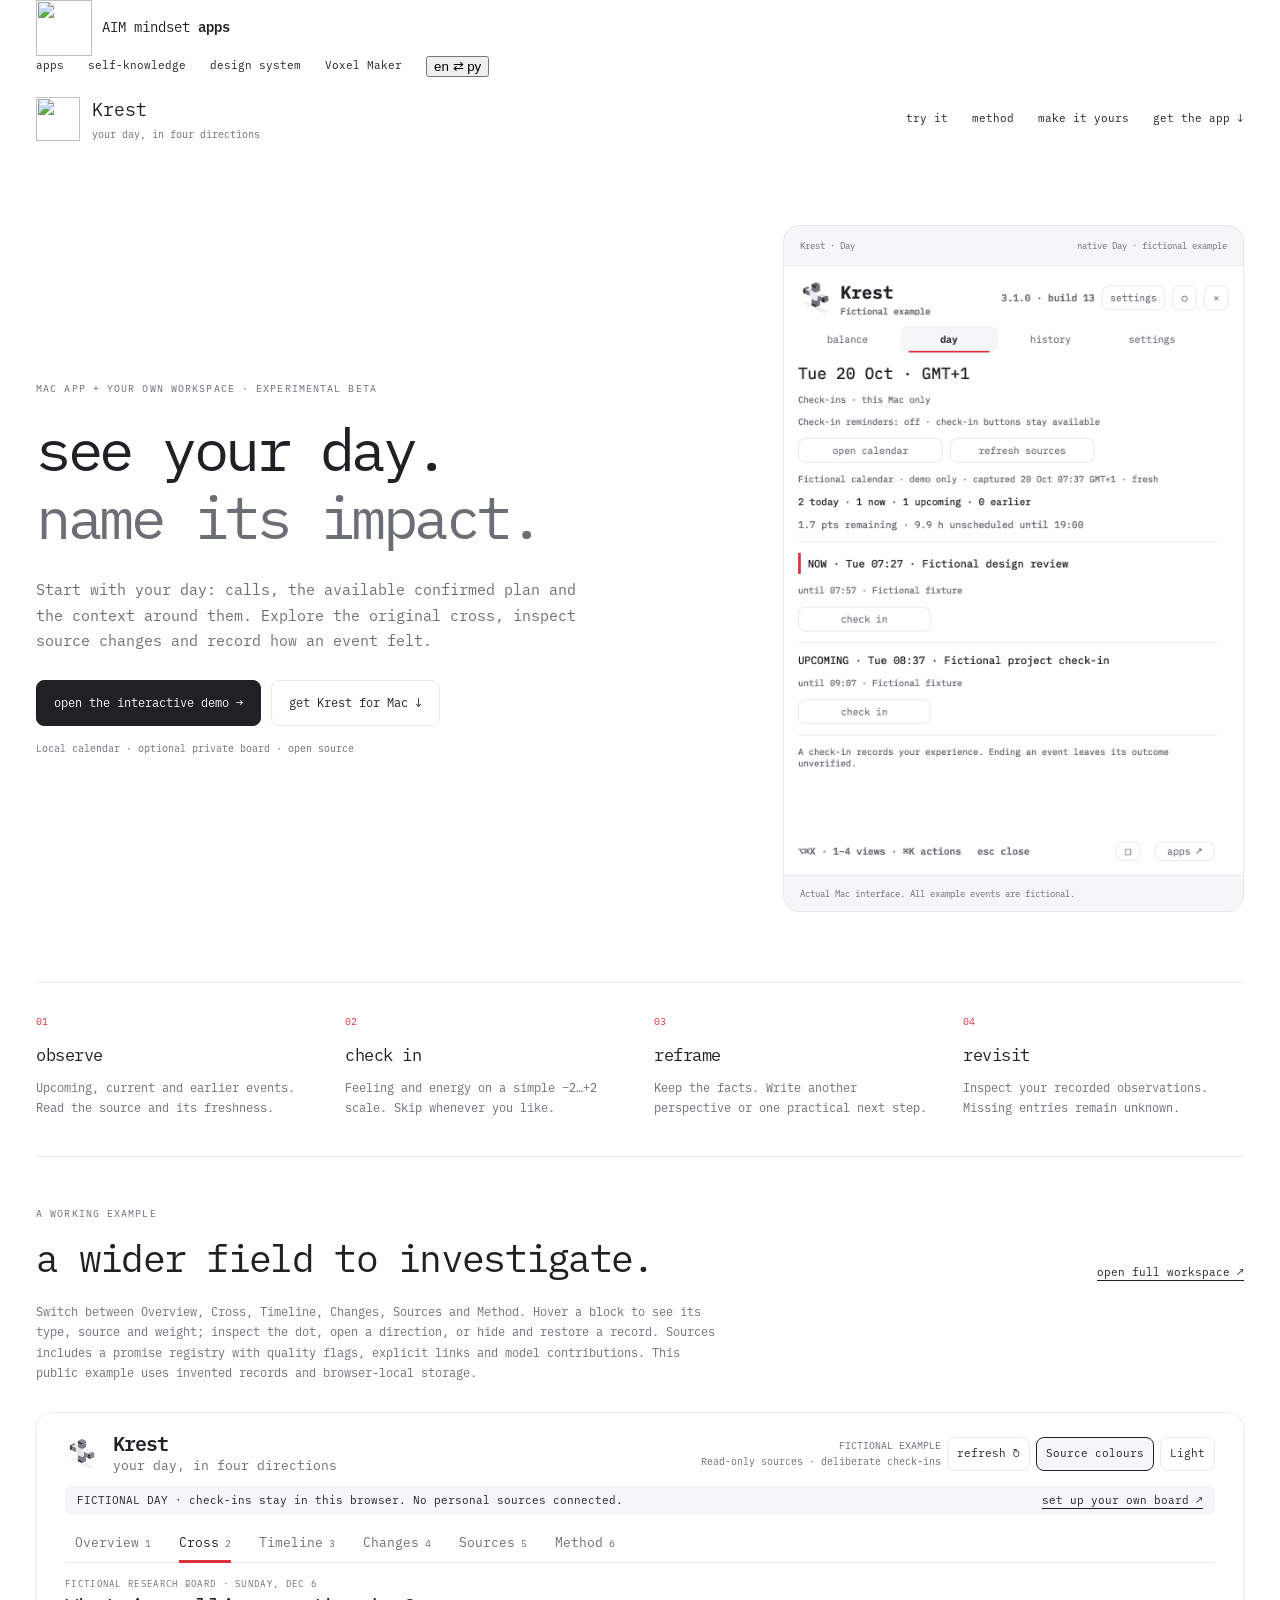
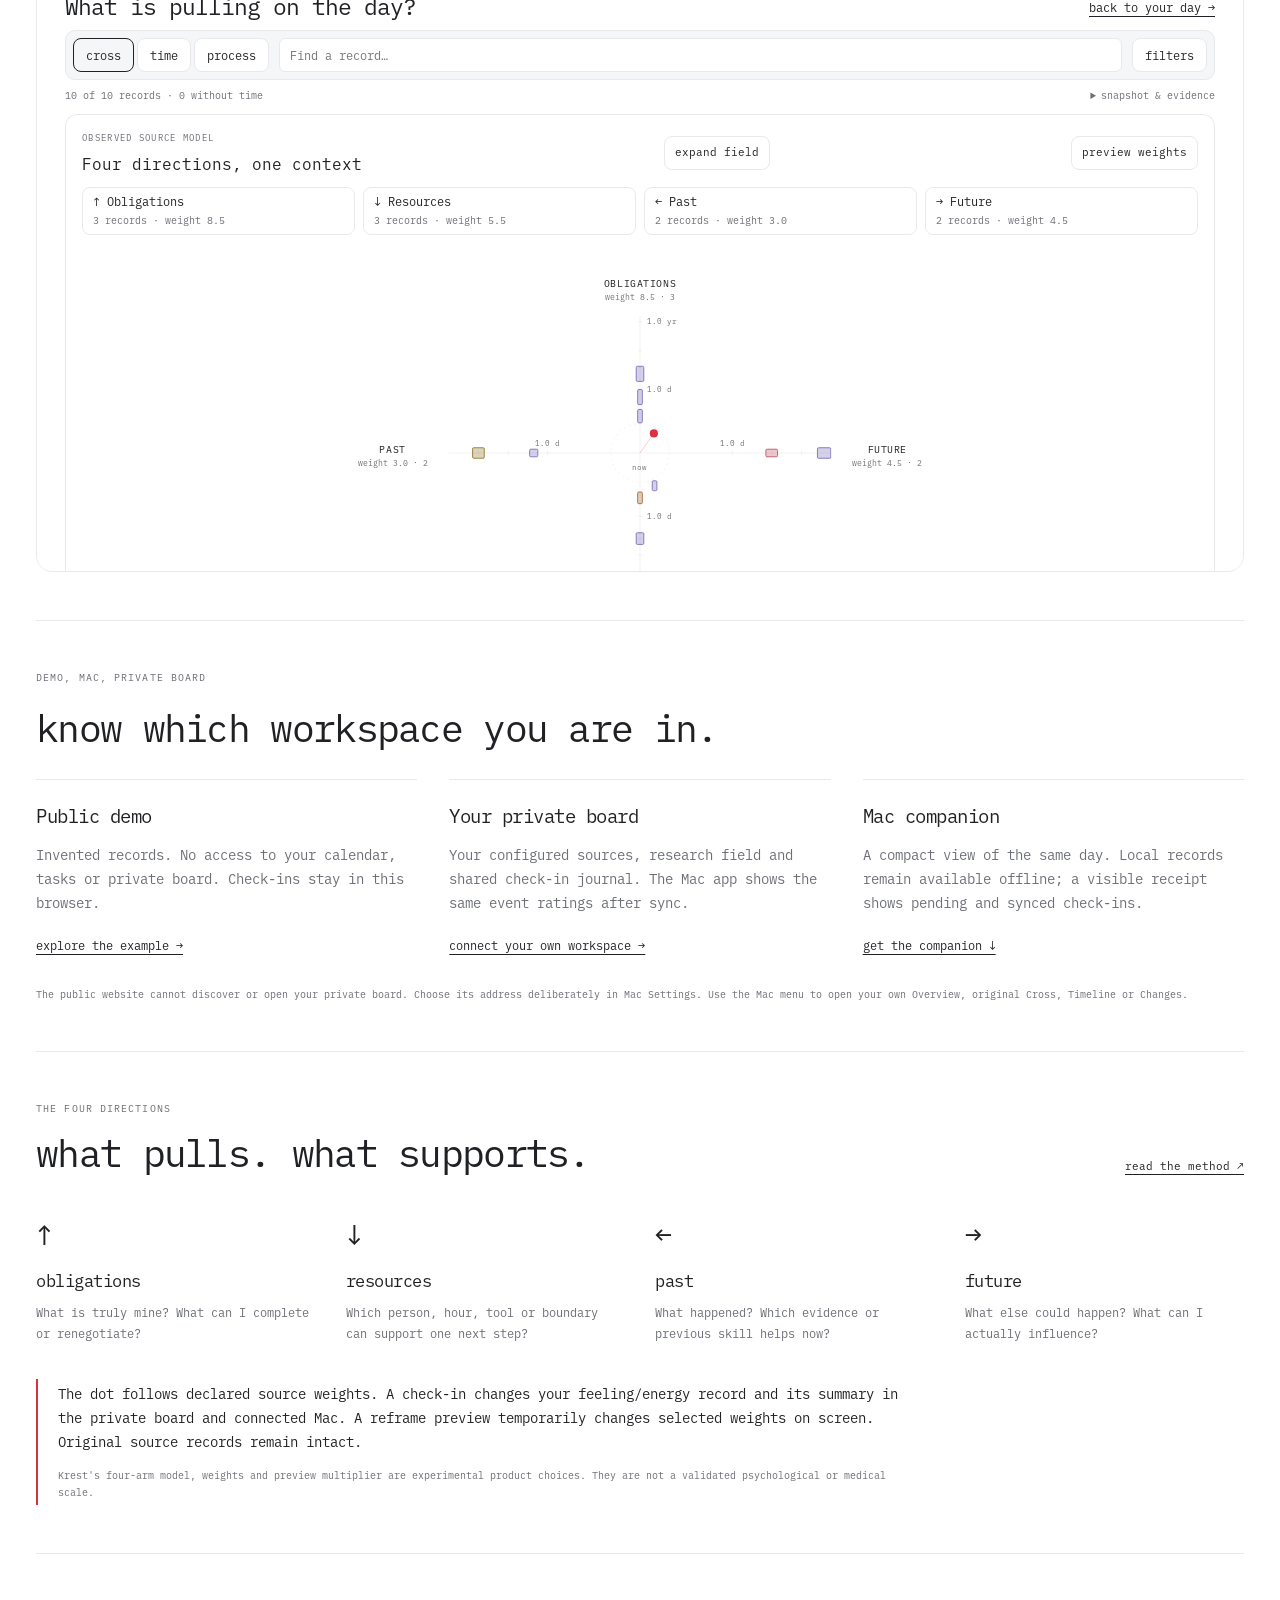
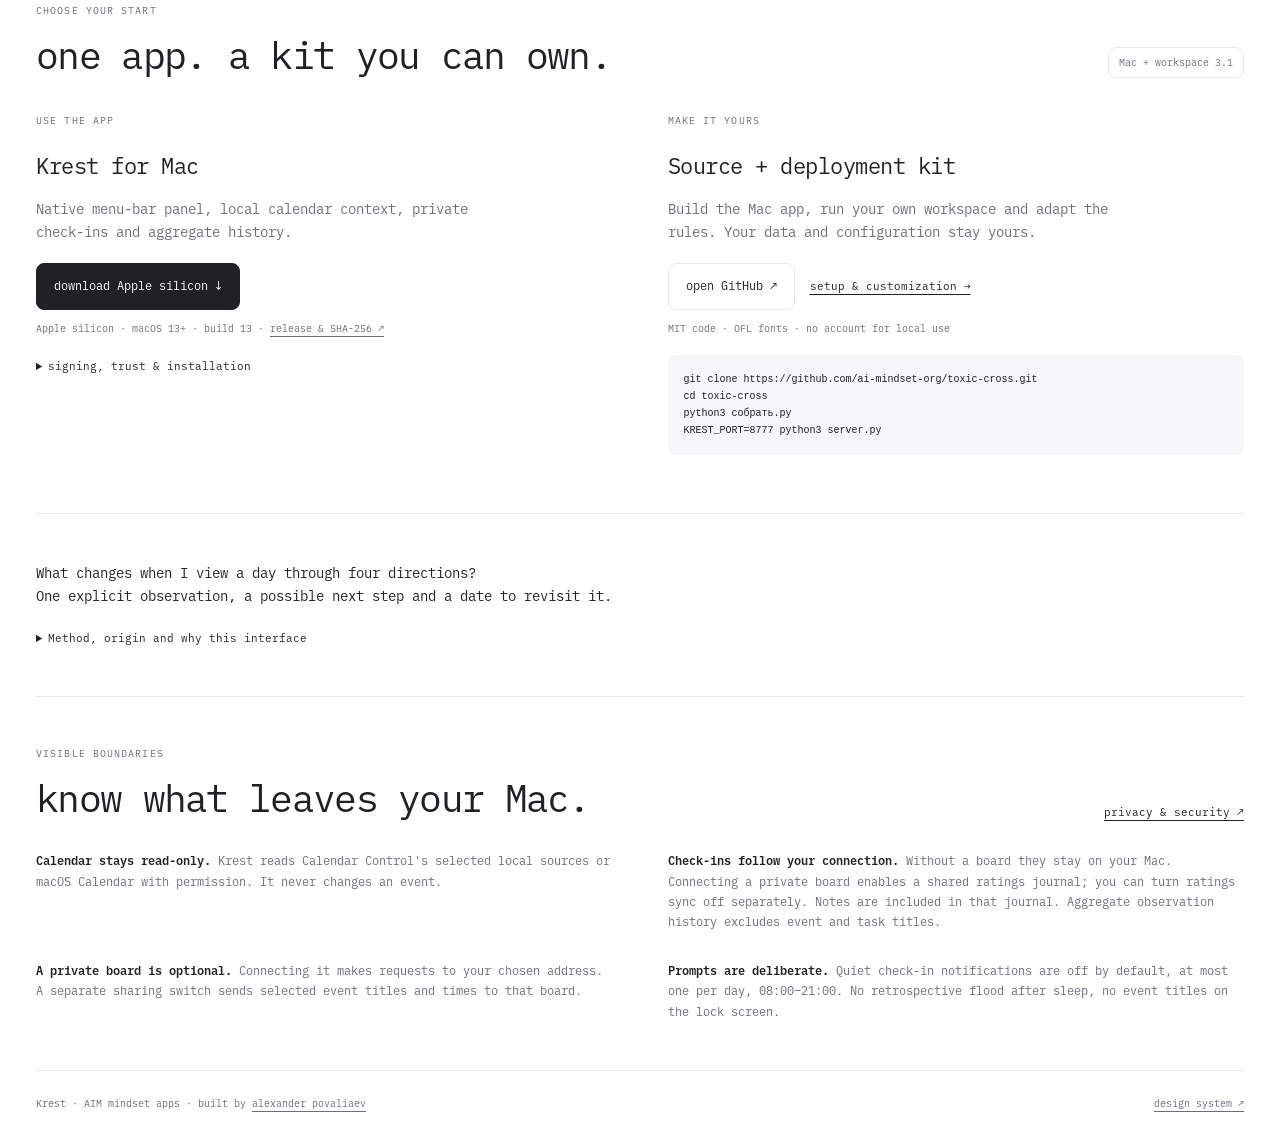
==== site/index.html @ 83455580 "Krest 3.1: explicit commitment links and private promise registry" ====
<!doctype html>
<html lang="en" data-aim-profile="n1"><head>
<meta charset="utf-8"><meta name="viewport" content="width=device-width,initial-scale=1">
<title>AI Mindset · Krest – day and context</title><meta name="description" content="A day overview, original four-direction cross, timelines and reversible source controls. Optional event check-ins sync with your private Mac companion. Experimental, open source."><link rel="canonical" href="https://apps.aimindset.org/krest/"><meta property="og:site_name" content="AI Mindset"><meta property="og:title" content="AI Mindset · Krest – day and context"><meta property="og:description" content="A day overview, original four-direction cross, timelines and reversible source controls. Optional event check-ins sync with your private Mac companion. Experimental, open source."><meta property="og:url" content="https://apps.aimindset.org/krest/"><meta property="og:type" content="website"><meta property="og:image" content="https://apps.aimindset.org/krest/social-v3-20261020.png?v=3.1.0"><meta property="og:image:type" content="image/png"><meta property="og:image:width" content="1200"><meta property="og:image:height" content="630"><meta property="og:image:alt" content="AI Mindset Krest: day overview, cross, timeline and source changes, with the authentic Krest voxel figure."><meta name="twitter:card" content="summary_large_image"><meta name="twitter:title" content="AI Mindset · Krest – day and context"><meta name="twitter:description" content="A day overview, original four-direction cross, timelines and reversible source controls. Optional event check-ins sync with your private Mac companion. Experimental, open source."><meta name="twitter:image" content="https://apps.aimindset.org/krest/social-v3-20261020.png?v=3.1.0"><meta name="twitter:image:alt" content="AI Mindset Krest with the authentic Krest voxel figure."><link rel="icon" href="favicon.svg" type="image/svg+xml"><link rel="apple-touch-icon" href="apple-touch-icon.png"><link rel="stylesheet" href="../apps-navigation.css?v=20261012-nav"><link rel="stylesheet" href="assets/release-v2.css?v=3.1.0"><script defer src="../apps-navigation.js?v=20261012-nav"></script>
<link rel="stylesheet" href="../self/methods.css"><script src="../assets/aim-theme.js?v=20261012-theme"></script></head><body><div class="page">
<header class="apps-top">
<a class="brand" href="../" aria-label="AIM mindset apps home"><img class="apps-brand-voxel" src="../assets/voxel-family.svg" width="56" height="56" alt=""><span>AIM mindset <b>apps</b></span></a>
<nav class="nav apps-nav" aria-label="site"><a href="../" ><span class="i18n " data-en="apps" data-ru="приложения">apps</span></a><a href="../self/" ><span class="i18n " data-en="self-knowledge" data-ru="самопознание">self-knowledge</span></a><a href="../design-system.html" ><span class="i18n " data-en="design system" data-ru="дизайн-система">design system</span></a><a href="../voxel.html" >Voxel Maker</a><button id="lang-toggle" type="button" aria-label="переключить на русский">en ⇄ ру</button></nav>
</header>
<div class="product-rail"><a class="product" href="./"><img src="../assets/voxel-krest.svg" alt="" width="44" height="44"><span>Krest<small>your day, in four directions</small></span></a><nav aria-label="Krest"><a href="demo.html">try it</a><a href="#method">method</a><a href="build.html">make it yours</a><a href="#download">get the app ↓</a></nav></div>
<main>
<section class="hero"><div><p class="eyebrow">MAC APP + YOUR OWN WORKSPACE · EXPERIMENTAL BETA</p><h1>see your day.<br><span>name its impact.</span></h1><p class="lead">Start with your day: calls, the available confirmed plan and the context around them. Explore the original cross, inspect source changes and record how an event felt.</p><div class="actions"><a class="button primary" href="demo.html">open the interactive demo →</a><a class="button" href="#download">get Krest for Mac ↓</a></div><p class="fine">Local calendar · optional private board · open source</p></div><figure class="native-preview"><div class="window-meta"><span>Krest · Day</span><span>native Day · fictional example</span></div><img class="shot-white" src="assets/day-v3.png" width="520" height="690" alt="Krest native Mac Day view with fictional events and check-in actions"><img class="shot-dark" src="assets/day-v3-dark.png" width="520" height="690" alt="The same fictional Mac Day view in dark theme"><figcaption>Actual Mac interface. All example events are fictional.</figcaption></figure></section>
<section class="loop"><div><span>01</span><h3>observe</h3><p>Upcoming, current and earlier events. Read the source and its freshness.</p></div><div><span>02</span><h3>check in</h3><p>Feeling and energy on a simple −2…+2 scale. Skip whenever you like.</p></div><div><span>03</span><h3>reframe</h3><p>Keep the facts. Write another perspective or one practical next step.</p></div><div><span>04</span><h3>revisit</h3><p>Inspect your recorded observations. Missing entries remain unknown.</p></div></section>
<section id="workspace"><div class="section-head"><div><p class="eyebrow">A WORKING EXAMPLE</p><h2>a wider field to investigate.</h2></div><a href="demo.html">open full workspace ↗</a></div><p class="section-lead">Switch between Overview, Cross, Timeline, Changes, Sources and Method. Hover a block to see its type, source and weight; inspect the dot, open a direction, or hide and restore a record. Sources includes a promise registry with quality flags, explicit links and model contributions. This public example uses invented records and browser-local storage.</p><iframe class="workspace" src="demo.html#research" title="Krest interactive workspace with fictional data" loading="lazy"></iframe></section>
<section id="editions"><p class="eyebrow">DEMO, MAC, PRIVATE BOARD</p><h2>know which workspace you are in.</h2><div class="edition-grid"><article><h3>Public demo</h3><p>Invented records. No access to your calendar, tasks or private board. Check-ins stay in this browser.</p><a href="demo.html#research">explore the example →</a></article><article><h3>Your private board</h3><p>Your configured sources, research field and shared check-in journal. The Mac app shows the same event ratings after sync.</p><a href="build.html#connect">connect your own workspace →</a></article><article><h3>Mac companion</h3><p>A compact view of the same day. Local records remain available offline; a visible receipt shows pending and synced check-ins.</p><a href="#download">get the companion ↓</a></article></div><p class="fine">The public website cannot discover or open your private board. Choose its address deliberately in Mac Settings. Use the Mac menu to open your own Overview, original Cross, Timeline or Changes.</p></section><section id="four-directions"><div class="section-head"><div><p class="eyebrow">THE FOUR DIRECTIONS</p><h2>what pulls. what supports.</h2></div><a href="https://github.com/ai-mindset-org/toxic-cross/blob/main/docs/METHOD.md">read the method ↗</a></div><div class="directions"><article><b>↑</b><h3>obligations</h3><p>What is truly mine? What can I complete or renegotiate?</p></article><article><b>↓</b><h3>resources</h3><p>Which person, hour, tool or boundary can support one next step?</p></article><article><b>←</b><h3>past</h3><p>What happened? Which evidence or previous skill helps now?</p></article><article><b>→</b><h3>future</h3><p>What else could happen? What can I actually influence?</p></article></div><div class="method-note"><p>The dot follows declared source weights. A check-in changes your feeling/energy record and its summary in the private board and connected Mac. A reframe preview temporarily changes selected weights on screen. Original source records remain intact.</p><p class="fine">Krest's four-arm model, weights and preview multiplier are experimental product choices. They are not a validated psychological or medical scale.</p></div></section>
<span id="setup"></span><section id="download"><div class="section-head"><div><p class="eyebrow">CHOOSE YOUR START</p><h2>one app. a kit you can own.</h2></div><span class="badge">Mac + workspace 3.1</span></div><div class="install-grid"><article><p class="eyebrow">USE THE APP</p><h3>Krest for Mac</h3><p>Native menu-bar panel, local calendar context, private check-ins and aggregate history.</p><a class="button primary" href="https://github.com/ai-mindset-org/toxic-cross/releases/download/v3.1.0/Krest-3.1.0-arm64.zip">download Apple silicon ↓</a><p class="fine">Apple silicon · macOS 13+ · build 13 · <a href="https://github.com/ai-mindset-org/toxic-cross/releases/tag/v3.1.0">release &amp; SHA-256 ↗</a></p><details><summary>signing, trust & installation</summary><p>This developer preview is ad-hoc signed and is not notarized by Apple. Gatekeeper may block a downloaded copy. The release includes source, exact version and SHA-256. Build locally from reviewed source if preferred. A Developer ID release is still being prepared; no security bypass is recommended here.</p><p>Move a build you trust to Applications. Calendar and notification access are separate choices. Updates are manual. Remove the app to uninstall; local records remain until you choose to remove them.</p></details></article><article><p class="eyebrow">MAKE IT YOURS</p><h3>Source + deployment kit</h3><p>Build the Mac app, run your own workspace and adapt the rules. Your data and configuration stay yours.</p><a class="button" href="https://github.com/ai-mindset-org/toxic-cross">open GitHub ↗</a><a class="plain" href="build.html">setup & customization →</a><p class="fine">MIT code · OFL fonts · no account for local use</p><pre><code>git clone https://github.com/ai-mindset-org/toxic-cross.git
cd toxic-cross
python3 собрать.py
KREST_PORT=8777 python3 server.py</code></pre></article></div></section>
<!-- self-method:start --><section class="sk-method" id="method" aria-label="method"><p class="method-question"><span class="i18n " data-en="What changes when I view a day through four directions?" data-ru="Что меняется, если посмотреть на день с четырёх сторон?">What changes when I view a day through four directions?</span></p><p class="i18n method-result" data-en="One explicit observation, a possible next step and a date to revisit it." data-ru="Личное наблюдение, возможный следующий шаг и дата повторного взгляда.">One explicit observation, a possible next step and a date to revisit it.</p><details><summary><span class="i18n " data-en="Method, origin and why this interface" data-ru="Методика, происхождение и зачем этот интерфейс">Method, origin and why this interface</span></summary><div class="method-grid"><div><h3 class="i18n " data-en="Where the idea comes from" data-ru="Откуда идея">Where the idea comes from</h3><p class="i18n " data-en="An AIM product model: obligations, resources, past and future." data-ru="Продуктовая модель AIM: обязательства, ресурсы, прошлое и будущее.">An AIM product model: obligations, resources, past and future.</p></div><div><h3 class="i18n " data-en="Our version" data-ru="Наша версия">Our version</h3><p class="i18n " data-en="v3.1 joins the day, original cross and a read-only promise registry. Explicit reviewed task/focus/promise identities count one representative weight; extracted candidates stay separate. Public examples remain fictional." data-ru="v3.1 объединяет день, исходный крест и реестр обещаний. Явные проверенные связи задачи, фокуса и обещания учитывают один вес; машинные кандидаты показаны отдельно. Публичные примеры вымышлены.">v3.1 joins the day, original cross and a read-only promise registry. Explicit reviewed task/focus/promise identities count one representative weight; extracted candidates stay separate. Public examples remain fictional.</p></div><div><h3 class="i18n " data-en="Why a visual interface" data-ru="Зачем графический интерфейс">Why a visual interface</h3><p class="i18n " data-en="Four directions keep competing demands visible together. History compares compatible observations." data-ru="Четыре направления держат разные требования перед глазами. История сравнивает совместимые наблюдения.">Four directions keep competing demands visible together. History compares compatible observations.</p></div><div><h3 class="i18n " data-en="With an agent" data-ru="С агентом">With an agent</h3><p class="i18n " data-en="An agent can help interpret an observation. Source coverage and your judgement still matter." data-ru="Агент может помочь разобрать наблюдение. Полнота источников и твоя оценка остаются важными.">An agent can help interpret an observation. Source coverage and your judgement still matter.</p></div><div><h3 class="i18n " data-en="What you take away" data-ru="Что остаётся на руках">What you take away</h3><p class="i18n " data-en="One explicit observation, a possible next step and a date to revisit it." data-ru="Личное наблюдение, возможный следующий шаг и дата повторного взгляда.">One explicit observation, a possible next step and a date to revisit it.</p></div><div><h3 class="i18n " data-en="How to interpret it" data-ru="Как трактовать результат">How to interpret it</h3><p class="i18n " data-en="Weights, the four-arm model and the 25% preview are experimental choices with no psychometric validation. Unrated events stay unknown; scheduled end does not prove completion." data-ru="Веса, четыре луча и просмотр с множителем 25% экспериментальны и не имеют психометрической валидации. Неоценённые события остаются неизвестными; время окончания не доказывает выполнение.">Weights, the four-arm model and the 25% preview are experimental choices with no psychometric validation. Unrated events stay unknown; scheduled end does not prove completion.</p></div><ul class="method-sources"><li><a href="https://pmc.ncbi.nlm.nih.gov/articles/PMC7928529/" target="_blank" rel="noopener">Event-triggered versus random sampling – study and limits ↗</a></li><li><a href="https://pmc.ncbi.nlm.nih.gov/articles/PMC6188704/" target="_blank" rel="noopener">Acceptance versus reappraisal – context and limits ↗</a></li><li><a href="https://github.com/ai-mindset-org/toxic-cross/blob/main/docs/METHOD.md" target="_blank" rel="noopener">Krest method, evidence and product choices ↗</a></li><li><a href="https://github.com/ai-mindset-org/toxic-cross/blob/main/docs/RESEARCH-2026-10-20.md" target="_blank" rel="noopener">Original practice, personal informatics and planning – primary-source review, 20 Oct 2026 ↗</a></li></ul></div></details></section><!-- self-method:end --><section id="privacy"><div class="section-head"><div><p class="eyebrow">VISIBLE BOUNDARIES</p><h2>know what leaves your Mac.</h2></div><a href="https://github.com/ai-mindset-org/toxic-cross/blob/main/SECURITY.md">privacy & security ↗</a></div><div class="privacy-grid"><p><strong>Calendar stays read-only.</strong> Krest reads Calendar Control's selected local sources or macOS Calendar with permission. It never changes an event.</p><p><strong>Check-ins follow your connection.</strong> Without a board they stay on your Mac. Connecting a private board enables a shared ratings journal; you can turn ratings sync off separately. Notes are included in that journal. Aggregate observation history excludes event and task titles.</p><p><strong>A private board is optional.</strong> Connecting it makes requests to your chosen address. A separate sharing switch sends selected event titles and times to that board.</p><p><strong>Prompts are deliberate.</strong> Quiet check-in notifications are off by default, at most one per day, 08:00–21:00. No retrospective flood after sleep, no event titles on the lock screen.</p></div></section>
</main><footer><span>Krest · AIM mindset apps · built by <a href="https://github.com/aPoWall">alexander povaliaev</a></span><a href="../design-system.html">design system ↗</a></footer>
</div></body></html>
---- site/assets/release-v2.css ----
@font-face{font-family:Plex;src:url('aim-plex-400.woff2') format('woff2');font-weight:400;font-display:swap}@font-face{font-family:Plex;src:url('aim-plex-600.woff2') format('woff2');font-weight:600;font-display:swap}
:root{--bg:#fff;--ink:#202124;--muted:#6b6e75;--line:#e8e9ed;--wash:#f5f6f8;--signal:#db303d;color-scheme:light}*{box-sizing:border-box}body{margin:0;background:var(--bg);color:var(--ink);font:13px/1.7 Plex,monospace}.page{max-width:1260px;padding:0 36px;margin:auto}a{color:inherit;text-underline-offset:4px}.top{display:flex;justify-content:space-between;align-items:center;padding:20px 0;border-bottom:1px solid var(--line)}.brand{display:flex;align-items:center;gap:10px;text-decoration:none}.apps-nav{display:flex;gap:24px;font-size:11px}.apps-nav a{text-decoration:none}.product-rail{display:flex;align-items:center;justify-content:space-between;padding:18px 0}.product{display:flex;gap:12px;align-items:center;text-decoration:none;font-size:18px}.product small{display:block;font-size:10px;color:var(--muted)}.product-rail nav{display:flex;gap:24px;font-size:11px}.product-rail nav a{text-decoration:none}h1,h2,h3,p,figure{margin:0}h1{font-size:clamp(38px,4.6vw,64px);font-weight:400;line-height:1.16;letter-spacing:-3.5px}h1 span{color:var(--muted)}h2{font-size:clamp(26px,3vw,38px);font-weight:400;line-height:1.25;letter-spacing:-1.7px}h3{font-size:17px;font-weight:400;letter-spacing:-.5px}.hero{display:grid;grid-template-columns:1.2fr .8fr;gap:70px;align-items:center;padding:64px 0 70px}.eyebrow{font-size:10px;color:var(--muted);letter-spacing:1.1px;margin-bottom:18px}.lead{font-size:15px;color:var(--muted);max-width:540px;margin:26px 0}.actions{display:flex;gap:10px;flex-wrap:wrap}.button{display:inline-flex;align-items:center;justify-content:center;border:1px solid var(--line);border-radius:8px;padding:12px 17px;text-decoration:none;font-size:12px;transition:background .16s,border-color .16s}.button:hover{background:var(--wash);border-color:var(--ink)}.button.primary{background:var(--ink);color:var(--bg);border-color:var(--ink)}.fine{font-size:10px;color:var(--muted);line-height:1.7}.hero .fine{margin-top:14px}.native-preview{background:var(--wash);border:1px solid var(--line);border-radius:16px;overflow:hidden}.native-preview img{width:100%;height:auto;display:block}.window-meta{display:flex;justify-content:space-between;padding:12px 16px;font-size:9px;color:var(--muted);border-bottom:1px solid var(--line)}figcaption{padding:10px 16px;font-size:9px;color:var(--muted);border-top:1px solid var(--line)}.loop{display:grid;grid-template-columns:repeat(4,1fr);gap:28px;padding:26px 0 38px;border-top:1px solid var(--line)}.loop span{font-size:10px;color:var(--signal)}.loop h3{margin:8px 0}.loop p,.directions p{font-size:12px;color:var(--muted)}main>section:not(.hero):not(.loop){border-top:1px solid var(--line);padding:48px 0}.section-head{display:flex;justify-content:space-between;align-items:end;gap:25px}.section-head>a{font-size:11px;white-space:nowrap}.section-head .eyebrow{margin-bottom:12px}.section-lead{max-width:680px;font-size:12px;color:var(--muted);margin:20px 0 28px}.workspace{display:block;width:100%;height:660px;border:1px solid var(--line);border-radius:16px;background:var(--bg)}.directions{display:grid;grid-template-columns:repeat(4,1fr);gap:30px;margin:35px 0}.directions b{font-weight:400;font-size:28px}.directions h3{margin:8px 0}.method-note{max-width:880px;border-left:2px solid var(--signal);padding:4px 0 4px 20px}.method-note p+p{margin-top:12px}.install-grid{display:grid;grid-template-columns:1fr 1fr;gap:55px;margin-top:34px}.install-grid article{min-width:0}.install-grid h3{font-size:22px}.install-grid article>p:not(.eyebrow){margin:13px 0 18px;max-width:450px;color:var(--muted)}.install-grid .fine{margin-top:10px!important}.badge{font-size:10px;color:var(--muted);border:1px solid var(--line);border-radius:8px;padding:6px 10px;white-space:nowrap}details{font-size:11px;max-width:480px;margin-top:20px}summary{cursor:pointer}details p{color:var(--muted);margin-top:12px}.plain{font-size:11px;margin-left:15px;display:inline-block}pre{overflow:auto;background:var(--wash);border-radius:8px;padding:16px;font-size:10px;white-space:pre-wrap;overflow-wrap:anywhere}.privacy-grid{display:grid;grid-template-columns:1fr 1fr;gap:28px 55px;margin-top:30px}.privacy-grid p{font-size:12px;color:var(--muted)}strong{font-weight:600;color:var(--ink)}footer{display:flex;justify-content:space-between;gap:20px;border-top:1px solid var(--line);padding:24px 0 34px;font-size:10px;color:var(--muted)}a:focus-visible,summary:focus-visible{outline:2px solid var(--signal);outline-offset:5px}.setup{max-width:800px;padding:45px 0 60px}.setup h1{font-size:46px}.setup h2{font-size:25px;margin:36px 0 16px}.setup p{margin:14px 0;color:var(--muted)}.setup li{margin:12px 0}.setup .notice{padding:14px 20px;border-left:2px solid var(--signal);background:var(--wash);font-size:12px}
@media(max-width:900px){.hero{gap:32px;padding:38px 0 50px}.page{padding:0 24px}.product-rail nav{gap:14px}.directions,.loop{grid-template-columns:1fr 1fr}.install-grid{gap:30px}.section-head{align-items:start;flex-direction:column}.hero h1{letter-spacing:-2px}}@media(max-width:600px){.page{padding:0 17px}.apps-nav{gap:12px;font-size:10px}.apps-nav a:last-child{display:none}.brand{font-size:11px}.product-rail{align-items:start;gap:20px;flex-direction:column}.product-rail nav{width:100%;justify-content:space-between;gap:7px;font-size:10px}.hero{grid-template-columns:1fr;padding:30px 0 38px;gap:30px}.hero h1{font-size:44px}.lead{font-size:13px}.native-preview{max-width:380px;margin:auto}.native-preview img{max-height:430px;object-fit:cover;object-position:top}.window-meta{font-size:8px}.loop{gap:24px 20px}.install-grid,.privacy-grid{grid-template-columns:1fr}.install-grid{gap:36px}.directions{gap:25px}.workspace{height:650px;border-radius:10px}main>section:not(.hero):not(.loop){padding:34px 0}.plain{display:block;margin:14px 0}footer{font-size:9px;flex-wrap:wrap}.setup h1{font-size:38px}}@media(prefers-reduced-motion:reduce){*{transition:none!important;scroll-behavior:auto!important}}
:root[data-aim-profile="n1-dark"]{--bg:#151619;--ink:#f2f3f5;--muted:#b6b8bf;--line:#36383e;--wash:#24262b;--signal:#ed4a56;color-scheme:dark}.native-preview .shot-dark{display:none}:root[data-aim-profile="n1-dark"] .native-preview .shot-white{display:none}:root[data-aim-profile="n1-dark"] .native-preview .shot-dark{display:block}

/* Krest 2.1: wider research preview, explicit editions, readable shared type. */
.page{max-width:1480px}body{font-size:14px}.hero{gap:56px}.workspace{height:760px}.edition-grid{display:grid;grid-template-columns:repeat(3,minmax(0,1fr));gap:32px;margin:28px 0}.edition-grid article{border-top:1px solid var(--line);padding-top:20px}.edition-grid h3{font-size:19px;margin:0 0 12px}.edition-grid p{color:var(--muted);margin:0 0 18px}.edition-grid a{font-size:12px}@media(max-width:800px){.edition-grid{grid-template-columns:1fr;gap:24px}.workspace{height:740px}.hero{gap:32px}}
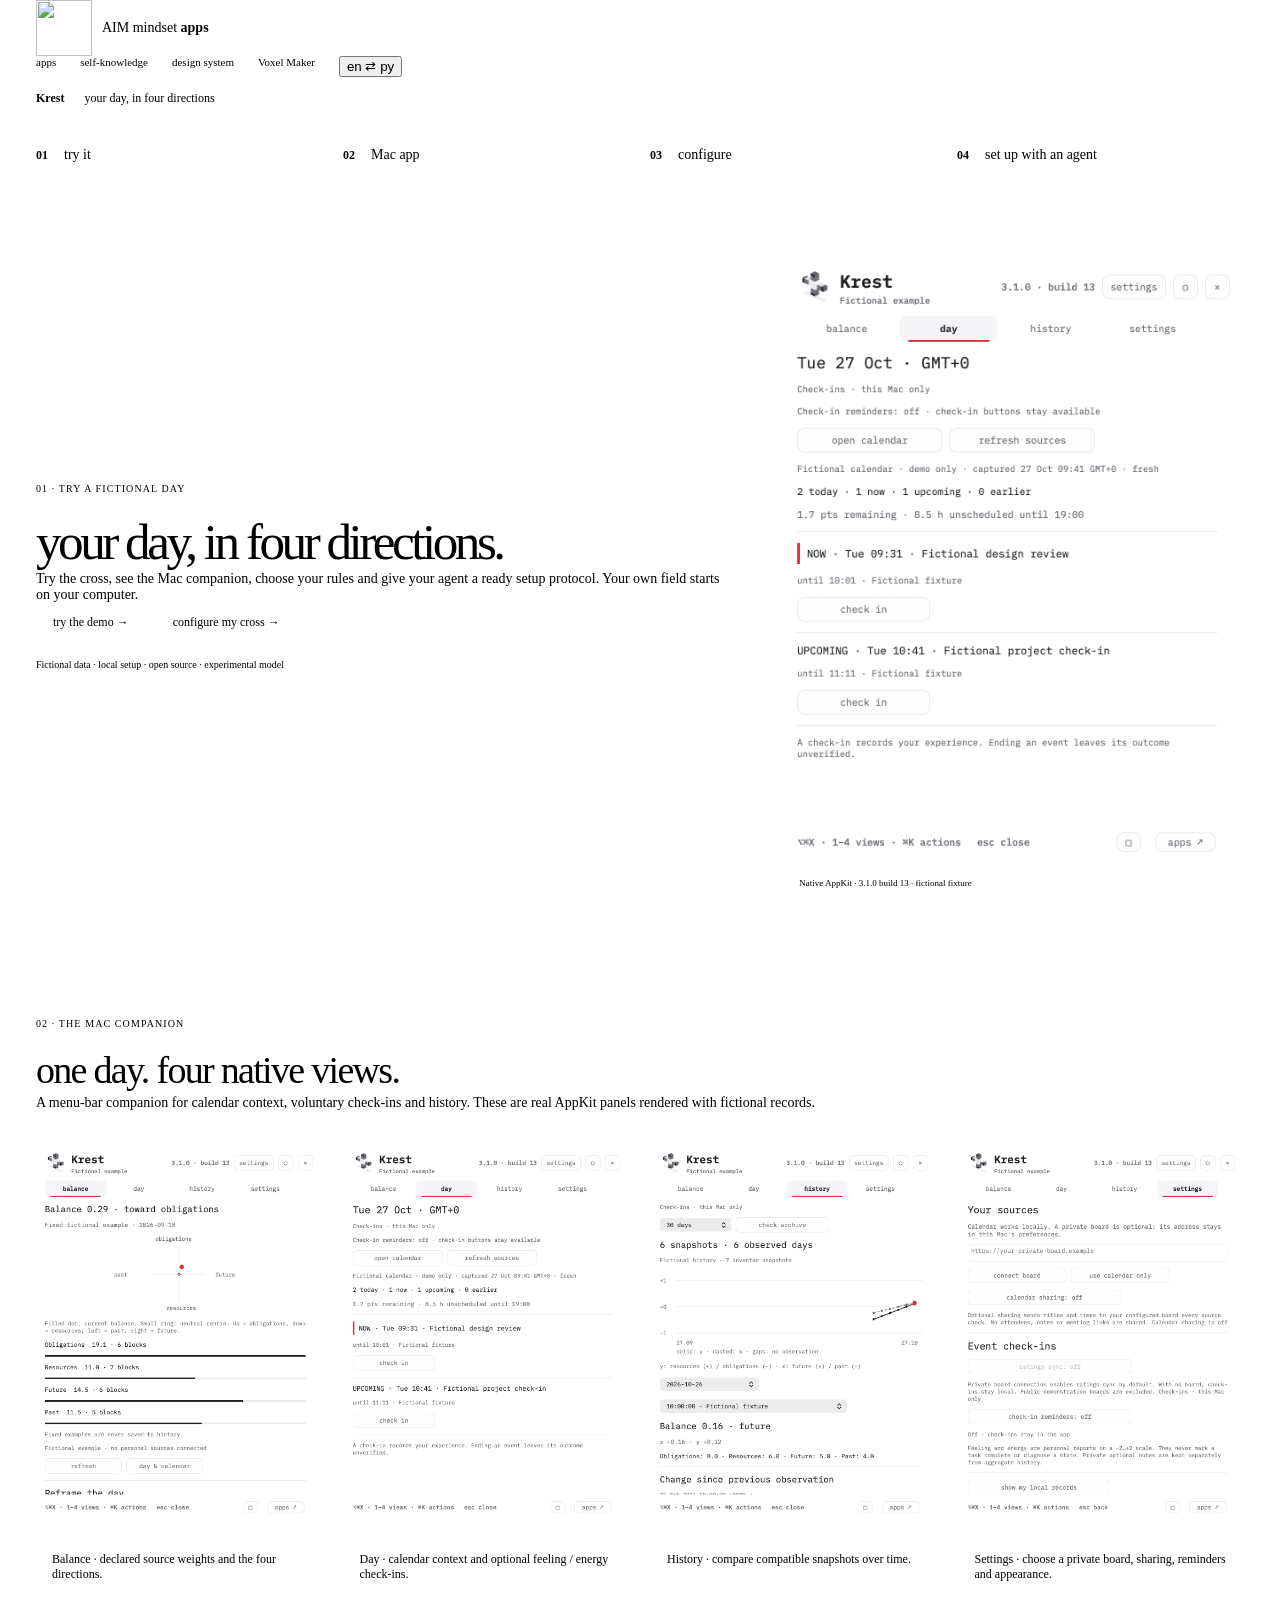
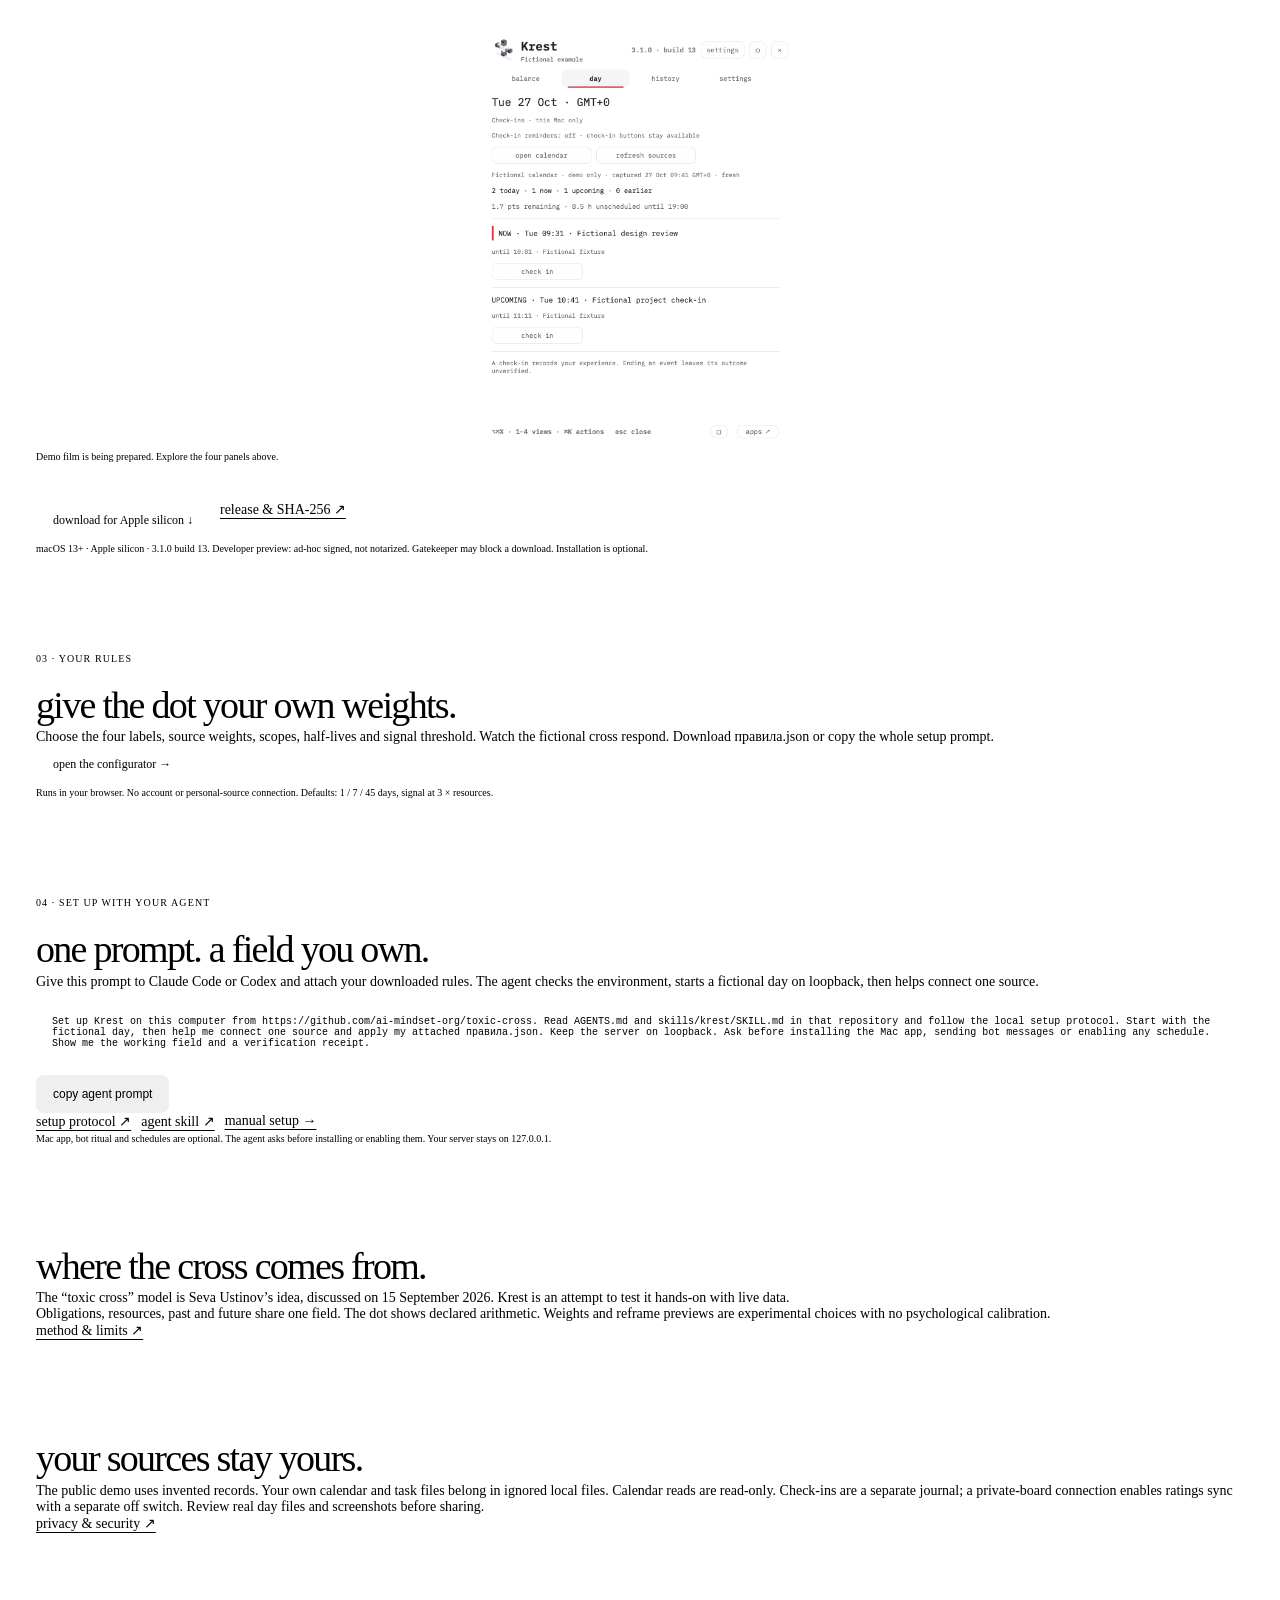
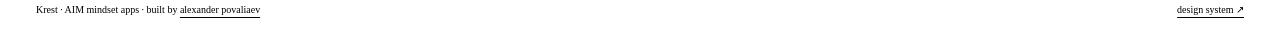
==== commit c4190abd: "Package Krest with browser configurator and agent setup protocol" ====
--- a/site/index.html
+++ b/site/index.html
@@ -1,22 +1,12 @@
 <!doctype html>
 <html lang="en" data-aim-profile="n1"><head>
 <meta charset="utf-8"><meta name="viewport" content="width=device-width,initial-scale=1">
-<title>AI Mindset · Krest – day and context</title><meta name="description" content="A day overview, original four-direction cross, timelines and reversible source controls. Optional event check-ins sync with your private Mac companion. Experimental, open source."><link rel="canonical" href="https://apps.aimindset.org/krest/"><meta property="og:site_name" content="AI Mindset"><meta property="og:title" content="AI Mindset · Krest – day and context"><meta property="og:description" content="A day overview, original four-direction cross, timelines and reversible source controls. Optional event check-ins sync with your private Mac companion. Experimental, open source."><meta property="og:url" content="https://apps.aimindset.org/krest/"><meta property="og:type" content="website"><meta property="og:image" content="https://apps.aimindset.org/krest/social-v3-20261020.png?v=3.1.0"><meta property="og:image:type" content="image/png"><meta property="og:image:width" content="1200"><meta property="og:image:height" content="630"><meta property="og:image:alt" content="AI Mindset Krest: day overview, cross, timeline and source changes, with the authentic Krest voxel figure."><meta name="twitter:card" content="summary_large_image"><meta name="twitter:title" content="AI Mindset · Krest – day and context"><meta name="twitter:description" content="A day overview, original four-direction cross, timelines and reversible source controls. Optional event check-ins sync with your private Mac companion. Experimental, open source."><meta name="twitter:image" content="https://apps.aimindset.org/krest/social-v3-20261020.png?v=3.1.0"><meta name="twitter:image:alt" content="AI Mindset Krest with the authentic Krest voxel figure."><link rel="icon" href="favicon.svg" type="image/svg+xml"><link rel="apple-touch-icon" href="apple-touch-icon.png"><link rel="stylesheet" href="../apps-navigation.css?v=20261012-nav"><link rel="stylesheet" href="assets/release-v2.css?v=3.1.0"><script defer src="../apps-navigation.js?v=20261012-nav"></script>
+<title>AI Mindset · Krest – your own cross</title><meta name="description" content="Try a fictional day, explore the Mac companion, configure source weights and give Claude Code or Codex a ready protocol to run your own private Krest. Open source, local-first and experimental."><link rel="canonical" href="https://apps.aimindset.org/krest/"><meta property="og:site_name" content="AI Mindset"><meta property="og:title" content="AI Mindset · Krest – your own cross"><meta property="og:description" content="Try a fictional day, explore the Mac companion, configure source weights and give Claude Code or Codex a ready protocol to run your own private Krest. Open source, local-first and experimental."><meta property="og:url" content="https://apps.aimindset.org/krest/"><meta property="og:type" content="website"><meta property="og:image" content="https://apps.aimindset.org/krest/social-package-20261027.png?v=20261027"><meta property="og:image:type" content="image/png"><meta property="og:image:width" content="1200"><meta property="og:image:height" content="630"><meta property="og:image:alt" content="AI Mindset Krest: demo, Mac app, configurator and agent setup, with the authentic Krest voxel figure."><meta name="twitter:card" content="summary_large_image"><meta name="twitter:title" content="AI Mindset · Krest – your own cross"><meta name="twitter:description" content="Try a fictional day, explore the Mac companion, configure source weights and give Claude Code or Codex a ready protocol to run your own private Krest. Open source, local-first and experimental."><meta name="twitter:image" content="https://apps.aimindset.org/krest/social-package-20261027.png?v=20261027"><meta name="twitter:image:alt" content="AI Mindset Krest with the authentic Krest voxel figure."><link rel="icon" href="favicon.svg" type="image/svg+xml"><link rel="apple-touch-icon" href="apple-touch-icon.png"><link rel="stylesheet" href="../apps-navigation.css?v=20261012-nav"><link rel="stylesheet" href="../assets/aim-mini-apps.css"><link rel="stylesheet" href="assets/release-v2.css?v=package-20261027"><link rel="stylesheet" href="assets/package.css?v=20261027"><script defer src="../assets/aim-i18n.js"></script><script defer src="assets/package.js?v=20261027"></script><script defer src="../apps-navigation.js?v=20261012-nav"></script>
 <link rel="stylesheet" href="../self/methods.css"><script src="../assets/aim-theme.js?v=20261012-theme"></script></head><body><div class="page">
 <header class="apps-top">
 <a class="brand" href="../" aria-label="AIM mindset apps home"><img class="apps-brand-voxel" src="../assets/voxel-family.svg" width="56" height="56" alt=""><span>AIM mindset <b>apps</b></span></a>
 <nav class="nav apps-nav" aria-label="site"><a href="../" ><span class="i18n " data-en="apps" data-ru="приложения">apps</span></a><a href="../self/" ><span class="i18n " data-en="self-knowledge" data-ru="самопознание">self-knowledge</span></a><a href="../design-system.html" ><span class="i18n " data-en="design system" data-ru="дизайн-система">design system</span></a><a href="../voxel.html" >Voxel Maker</a><button id="lang-toggle" type="button" aria-label="переключить на русский">en ⇄ ру</button></nav>
 </header>
-<div class="product-rail"><a class="product" href="./"><img src="../assets/voxel-krest.svg" alt="" width="44" height="44"><span>Krest<small>your day, in four directions</small></span></a><nav aria-label="Krest"><a href="demo.html">try it</a><a href="#method">method</a><a href="build.html">make it yours</a><a href="#download">get the app ↓</a></nav></div>
-<main>
-<section class="hero"><div><p class="eyebrow">MAC APP + YOUR OWN WORKSPACE · EXPERIMENTAL BETA</p><h1>see your day.<br><span>name its impact.</span></h1><p class="lead">Start with your day: calls, the available confirmed plan and the context around them. Explore the original cross, inspect source changes and record how an event felt.</p><div class="actions"><a class="button primary" href="demo.html">open the interactive demo →</a><a class="button" href="#download">get Krest for Mac ↓</a></div><p class="fine">Local calendar · optional private board · open source</p></div><figure class="native-preview"><div class="window-meta"><span>Krest · Day</span><span>native Day · fictional example</span></div><img class="shot-white" src="assets/day-v3.png" width="520" height="690" alt="Krest native Mac Day view with fictional events and check-in actions"><img class="shot-dark" src="assets/day-v3-dark.png" width="520" height="690" alt="The same fictional Mac Day view in dark theme"><figcaption>Actual Mac interface. All example events are fictional.</figcaption></figure></section>
-<section class="loop"><div><span>01</span><h3>observe</h3><p>Upcoming, current and earlier events. Read the source and its freshness.</p></div><div><span>02</span><h3>check in</h3><p>Feeling and energy on a simple −2…+2 scale. Skip whenever you like.</p></div><div><span>03</span><h3>reframe</h3><p>Keep the facts. Write another perspective or one practical next step.</p></div><div><span>04</span><h3>revisit</h3><p>Inspect your recorded observations. Missing entries remain unknown.</p></div></section>
-<section id="workspace"><div class="section-head"><div><p class="eyebrow">A WORKING EXAMPLE</p><h2>a wider field to investigate.</h2></div><a href="demo.html">open full workspace ↗</a></div><p class="section-lead">Switch between Overview, Cross, Timeline, Changes, Sources and Method. Hover a block to see its type, source and weight; inspect the dot, open a direction, or hide and restore a record. Sources includes a promise registry with quality flags, explicit links and model contributions. This public example uses invented records and browser-local storage.</p><iframe class="workspace" src="demo.html#research" title="Krest interactive workspace with fictional data" loading="lazy"></iframe></section>
-<section id="editions"><p class="eyebrow">DEMO, MAC, PRIVATE BOARD</p><h2>know which workspace you are in.</h2><div class="edition-grid"><article><h3>Public demo</h3><p>Invented records. No access to your calendar, tasks or private board. Check-ins stay in this browser.</p><a href="demo.html#research">explore the example →</a></article><article><h3>Your private board</h3><p>Your configured sources, research field and shared check-in journal. The Mac app shows the same event ratings after sync.</p><a href="build.html#connect">connect your own workspace →</a></article><article><h3>Mac companion</h3><p>A compact view of the same day. Local records remain available offline; a visible receipt shows pending and synced check-ins.</p><a href="#download">get the companion ↓</a></article></div><p class="fine">The public website cannot discover or open your private board. Choose its address deliberately in Mac Settings. Use the Mac menu to open your own Overview, original Cross, Timeline or Changes.</p></section><section id="four-directions"><div class="section-head"><div><p class="eyebrow">THE FOUR DIRECTIONS</p><h2>what pulls. what supports.</h2></div><a href="https://github.com/ai-mindset-org/toxic-cross/blob/main/docs/METHOD.md">read the method ↗</a></div><div class="directions"><article><b>↑</b><h3>obligations</h3><p>What is truly mine? What can I complete or renegotiate?</p></article><article><b>↓</b><h3>resources</h3><p>Which person, hour, tool or boundary can support one next step?</p></article><article><b>←</b><h3>past</h3><p>What happened? Which evidence or previous skill helps now?</p></article><article><b>→</b><h3>future</h3><p>What else could happen? What can I actually influence?</p></article></div><div class="method-note"><p>The dot follows declared source weights. A check-in changes your feeling/energy record and its summary in the private board and connected Mac. A reframe preview temporarily changes selected weights on screen. Original source records remain intact.</p><p class="fine">Krest's four-arm model, weights and preview multiplier are experimental product choices. They are not a validated psychological or medical scale.</p></div></section>
-<span id="setup"></span><section id="download"><div class="section-head"><div><p class="eyebrow">CHOOSE YOUR START</p><h2>one app. a kit you can own.</h2></div><span class="badge">Mac + workspace 3.1</span></div><div class="install-grid"><article><p class="eyebrow">USE THE APP</p><h3>Krest for Mac</h3><p>Native menu-bar panel, local calendar context, private check-ins and aggregate history.</p><a class="button primary" href="https://github.com/ai-mindset-org/toxic-cross/releases/download/v3.1.0/Krest-3.1.0-arm64.zip">download Apple silicon ↓</a><p class="fine">Apple silicon · macOS 13+ · build 13 · <a href="https://github.com/ai-mindset-org/toxic-cross/releases/tag/v3.1.0">release &amp; SHA-256 ↗</a></p><details><summary>signing, trust & installation</summary><p>This developer preview is ad-hoc signed and is not notarized by Apple. Gatekeeper may block a downloaded copy. The release includes source, exact version and SHA-256. Build locally from reviewed source if preferred. A Developer ID release is still being prepared; no security bypass is recommended here.</p><p>Move a build you trust to Applications. Calendar and notification access are separate choices. Updates are manual. Remove the app to uninstall; local records remain until you choose to remove them.</p></details></article><article><p class="eyebrow">MAKE IT YOURS</p><h3>Source + deployment kit</h3><p>Build the Mac app, run your own workspace and adapt the rules. Your data and configuration stay yours.</p><a class="button" href="https://github.com/ai-mindset-org/toxic-cross">open GitHub ↗</a><a class="plain" href="build.html">setup & customization →</a><p class="fine">MIT code · OFL fonts · no account for local use</p><pre><code>git clone https://github.com/ai-mindset-org/toxic-cross.git
-cd toxic-cross
-python3 собрать.py
-KREST_PORT=8777 python3 server.py</code></pre></article></div></section>
-<!-- self-method:start --><section class="sk-method" id="method" aria-label="method"><p class="method-question"><span class="i18n " data-en="What changes when I view a day through four directions?" data-ru="Что меняется, если посмотреть на день с четырёх сторон?">What changes when I view a day through four directions?</span></p><p class="i18n method-result" data-en="One explicit observation, a possible next step and a date to revisit it." data-ru="Личное наблюдение, возможный следующий шаг и дата повторного взгляда.">One explicit observation, a possible next step and a date to revisit it.</p><details><summary><span class="i18n " data-en="Method, origin and why this interface" data-ru="Методика, происхождение и зачем этот интерфейс">Method, origin and why this interface</span></summary><div class="method-grid"><div><h3 class="i18n " data-en="Where the idea comes from" data-ru="Откуда идея">Where the idea comes from</h3><p class="i18n " data-en="An AIM product model: obligations, resources, past and future." data-ru="Продуктовая модель AIM: обязательства, ресурсы, прошлое и будущее.">An AIM product model: obligations, resources, past and future.</p></div><div><h3 class="i18n " data-en="Our version" data-ru="Наша версия">Our version</h3><p class="i18n " data-en="v3.1 joins the day, original cross and a read-only promise registry. Explicit reviewed task/focus/promise identities count one representative weight; extracted candidates stay separate. Public examples remain fictional." data-ru="v3.1 объединяет день, исходный крест и реестр обещаний. Явные проверенные связи задачи, фокуса и обещания учитывают один вес; машинные кандидаты показаны отдельно. Публичные примеры вымышлены.">v3.1 joins the day, original cross and a read-only promise registry. Explicit reviewed task/focus/promise identities count one representative weight; extracted candidates stay separate. Public examples remain fictional.</p></div><div><h3 class="i18n " data-en="Why a visual interface" data-ru="Зачем графический интерфейс">Why a visual interface</h3><p class="i18n " data-en="Four directions keep competing demands visible together. History compares compatible observations." data-ru="Четыре направления держат разные требования перед глазами. История сравнивает совместимые наблюдения.">Four directions keep competing demands visible together. History compares compatible observations.</p></div><div><h3 class="i18n " data-en="With an agent" data-ru="С агентом">With an agent</h3><p class="i18n " data-en="An agent can help interpret an observation. Source coverage and your judgement still matter." data-ru="Агент может помочь разобрать наблюдение. Полнота источников и твоя оценка остаются важными.">An agent can help interpret an observation. Source coverage and your judgement still matter.</p></div><div><h3 class="i18n " data-en="What you take away" data-ru="Что остаётся на руках">What you take away</h3><p class="i18n " data-en="One explicit observation, a possible next step and a date to revisit it." data-ru="Личное наблюдение, возможный следующий шаг и дата повторного взгляда.">One explicit observation, a possible next step and a date to revisit it.</p></div><div><h3 class="i18n " data-en="How to interpret it" data-ru="Как трактовать результат">How to interpret it</h3><p class="i18n " data-en="Weights, the four-arm model and the 25% preview are experimental choices with no psychometric validation. Unrated events stay unknown; scheduled end does not prove completion." data-ru="Веса, четыре луча и просмотр с множителем 25% экспериментальны и не имеют психометрической валидации. Неоценённые события остаются неизвестными; время окончания не доказывает выполнение.">Weights, the four-arm model and the 25% preview are experimental choices with no psychometric validation. Unrated events stay unknown; scheduled end does not prove completion.</p></div><ul class="method-sources"><li><a href="https://pmc.ncbi.nlm.nih.gov/articles/PMC7928529/" target="_blank" rel="noopener">Event-triggered versus random sampling – study and limits ↗</a></li><li><a href="https://pmc.ncbi.nlm.nih.gov/articles/PMC6188704/" target="_blank" rel="noopener">Acceptance versus reappraisal – context and limits ↗</a></li><li><a href="https://github.com/ai-mindset-org/toxic-cross/blob/main/docs/METHOD.md" target="_blank" rel="noopener">Krest method, evidence and product choices ↗</a></li><li><a href="https://github.com/ai-mindset-org/toxic-cross/blob/main/docs/RESEARCH-2026-10-20.md" target="_blank" rel="noopener">Original practice, personal informatics and planning – primary-source review, 20 Oct 2026 ↗</a></li></ul></div></details></section><!-- self-method:end --><section id="privacy"><div class="section-head"><div><p class="eyebrow">VISIBLE BOUNDARIES</p><h2>know what leaves your Mac.</h2></div><a href="https://github.com/ai-mindset-org/toxic-cross/blob/main/SECURITY.md">privacy & security ↗</a></div><div class="privacy-grid"><p><strong>Calendar stays read-only.</strong> Krest reads Calendar Control's selected local sources or macOS Calendar with permission. It never changes an event.</p><p><strong>Check-ins follow your connection.</strong> Without a board they stay on your Mac. Connecting a private board enables a shared ratings journal; you can turn ratings sync off separately. Notes are included in that journal. Aggregate observation history excludes event and task titles.</p><p><strong>A private board is optional.</strong> Connecting it makes requests to your chosen address. A separate sharing switch sends selected event titles and times to that board.</p><p><strong>Prompts are deliberate.</strong> Quiet check-in notifications are off by default, at most one per day, 08:00–21:00. No retrospective flood after sleep, no event titles on the lock screen.</p></div></section>
-</main><footer><span>Krest · AIM mindset apps · built by <a href="https://github.com/aPoWall">alexander povaliaev</a></span><a href="../design-system.html">design system ↗</a></footer>
+<div class="product-rail apps-product"><a href="./">Krest</a><span><span class="i18n" data-en="your day, in four directions" data-ru="твой день в четырёх направлениях" >your day, in four directions</span></span></div>
+<main><nav class="package-path" aria-label="Krest setup path"><a href="#try"><b>01</b><span class="i18n" data-en="try it" data-ru="попробовать" >try it</span></a><a href="#mac"><b>02</b><span class="i18n" data-en="Mac app" data-ru="Mac-приложение" >Mac app</span></a><a href="#configure"><b>03</b><span class="i18n" data-en="configure" data-ru="настроить" >configure</span></a><a href="#agent"><b>04</b><span class="i18n" data-en="set up with an agent" data-ru="развернуть с агентом" >set up with an agent</span></a></nav><section class="hero" id="try"><div><p class="eyebrow"><span class="i18n" data-en="01 · TRY A FICTIONAL DAY" data-ru="01 · ПОПРОБУЙ ВЫМЫШЛЕННЫЙ ДЕНЬ" >01 · TRY A FICTIONAL DAY</span></p><h1 class="i18n" data-en="your day, in four directions." data-ru="твой день в четырёх направлениях." >your day, in four directions.</h1><p class="i18n" data-en="Try the cross, see the Mac companion, choose your rules and give your agent a ready setup protocol. Your own field starts on your computer." data-ru="Попробуй крест, посмотри Mac-приложение, выбери правила и отдай агенту готовый протокол. Свой крест начинается на твоём компьютере." >Try the cross, see the Mac companion, choose your rules and give your agent a ready setup protocol. Your own field starts on your computer.</p><div class="actions"><a class="button primary" href="demo.html#research"><span class="i18n" data-en="try the demo →" data-ru="попробовать демо →" >try the demo →</span></a><a class="button" href="configure.html"><span class="i18n" data-en="configure my cross →" data-ru="настроить свой крест →" >configure my cross →</span></a></div><p class="fine"><span class="i18n" data-en="Fictional data · local setup · open source · experimental model" data-ru="Вымышленные данные · локальный запуск · открытый код · экспериментальная модель" >Fictional data · local setup · open source · experimental model</span></p></div><div class="native-preview"><img src="assets/mac-day.png" alt="Krest native Day panel with fictional calendar events" width="1040" height="1380"><div class="window-meta"><span class="i18n" data-en="Native AppKit · 3.1.0 build 13 · fictional fixture" data-ru="Нативный AppKit · 3.1.0 build 13 · вымышленный пример" >Native AppKit · 3.1.0 build 13 · fictional fixture</span></div></div></section><section id="mac"><p class="eyebrow"><span class="i18n" data-en="02 · THE MAC COMPANION" data-ru="02 · MAC-ПРИЛОЖЕНИЕ" >02 · THE MAC COMPANION</span></p><h2 class="i18n" data-en="one day. four native views." data-ru="один день. четыре нативных экрана." >one day. four native views.</h2><p class="i18n" data-en="A menu-bar companion for calendar context, voluntary check-ins and history. These are real AppKit panels rendered with fictional records." data-ru="Панель в строке меню для контекста календаря, добровольных откликов и истории. Это настоящие AppKit-панели с вымышленными данными." >A menu-bar companion for calendar context, voluntary check-ins and history. These are real AppKit panels rendered with fictional records.</p><div class="mac-shots"><figure><img loading="lazy" src="assets/mac-balance.png" alt="Krest native balance panel, fictional fixture" width="1040" height="1380"><figcaption class="i18n" data-en="Balance · declared source weights and the four directions." data-ru="Баланс · заданные веса источников и четыре направления." >Balance · declared source weights and the four directions.</figcaption></figure><figure><img loading="lazy" src="assets/mac-day.png" alt="Krest native day panel, fictional fixture" width="1040" height="1380"><figcaption class="i18n" data-en="Day · calendar context and optional feeling / energy check-ins." data-ru="День · контекст календаря и добровольные оценки ощущений и энергии." >Day · calendar context and optional feeling / energy check-ins.</figcaption></figure><figure><img loading="lazy" src="assets/mac-history.png" alt="Krest native history panel, fictional fixture" width="1040" height="1380"><figcaption class="i18n" data-en="History · compare compatible snapshots over time." data-ru="История · сравнение совместимых снимков во времени." >History · compare compatible snapshots over time.</figcaption></figure><figure><img loading="lazy" src="assets/mac-settings.png" alt="Krest native settings panel, fictional fixture" width="1040" height="1380"><figcaption class="i18n" data-en="Settings · choose a private board, sharing, reminders and appearance." data-ru="Настройки · свой борт, передача данных, напоминания и внешний вид." >Settings · choose a private board, sharing, reminders and appearance.</figcaption></figure></div><div class="film"><video playsinline preload="none" poster="assets/mac-day.png" aria-label="Krest demo film"><source data-src="assets/krest-demo.mp4" type="video/mp4"></video><p class="fine"><span class="i18n" data-en="Demo film is being prepared. Explore the four panels above." data-ru="Деморолик готовится. Пока можно рассмотреть четыре экрана выше." >Demo film is being prepared. Explore the four panels above.</span></p></div><div class="actions"><a class="button" href="https://github.com/ai-mindset-org/toxic-cross/releases/download/v3.1.0/Krest-3.1.0-arm64.zip"><span class="i18n" data-en="download for Apple silicon ↓" data-ru="скачать для Apple silicon ↓" >download for Apple silicon ↓</span></a><a href="https://github.com/ai-mindset-org/toxic-cross/releases/tag/v3.1.0">release & SHA-256 ↗</a></div><p class="fine"><span class="i18n" data-en="macOS 13+ · Apple silicon · 3.1.0 build 13. Developer preview: ad-hoc signed, not notarized. Gatekeeper may block a download. Installation is optional." data-ru="macOS 13+ · Apple silicon · 3.1.0 build 13. Предварительная версия: ad-hoc подпись, без нотарификации. Gatekeeper может блокировать загрузку. Установка по желанию." >macOS 13+ · Apple silicon · 3.1.0 build 13. Developer preview: ad-hoc signed, not notarized. Gatekeeper may block a download. Installation is optional.</span></p></section><section id="configure"><p class="eyebrow"><span class="i18n" data-en="03 · YOUR RULES" data-ru="03 · ТВОИ ПРАВИЛА" >03 · YOUR RULES</span></p><h2 class="i18n" data-en="give the dot your own weights." data-ru="задай шару свои веса." >give the dot your own weights.</h2><p class="i18n" data-en="Choose the four labels, source weights, scopes, half-lives and signal threshold. Watch the fictional cross respond. Download правила.json or copy the whole setup prompt." data-ru="Выбери подписи четырёх направлений, веса источников, охваты, полураспады и порог сигнала. Вымышленный крест сразу откликнется. Скачай правила.json или скопируй готовый промпт." >Choose the four labels, source weights, scopes, half-lives and signal threshold. Watch the fictional cross respond. Download правила.json or copy the whole setup prompt.</p><a class="button" href="configure.html"><span class="i18n" data-en="open the configurator →" data-ru="открыть конфигуратор →" >open the configurator →</span></a><p class="fine"><span class="i18n" data-en="Runs in your browser. No account or personal-source connection. Defaults: 1 / 7 / 45 days, signal at 3 × resources." data-ru="Работает в браузере. Без аккаунта и подключения личных источников. По умолчанию: 1 / 7 / 45 дней, сигнал при 3 × ресурсах." >Runs in your browser. No account or personal-source connection. Defaults: 1 / 7 / 45 days, signal at 3 × resources.</span></p></section><section id="agent"><p class="eyebrow"><span class="i18n" data-en="04 · SET UP WITH YOUR AGENT" data-ru="04 · РАЗВЕРНИ С АГЕНТОМ" >04 · SET UP WITH YOUR AGENT</span></p><h2 class="i18n" data-en="one prompt. a field you own." data-ru="один промпт. свой крест." >one prompt. a field you own.</h2><p class="i18n" data-en="Give this prompt to Claude Code or Codex and attach your downloaded rules. The agent checks the environment, starts a fictional day on loopback, then helps connect one source." data-ru="Отдай этот промпт Claude Code или Codex и приложи скачанные правила. Агент проверит окружение, поднимет вымышленный день на loopback и поможет подключить первый источник." >Give this prompt to Claude Code or Codex and attach your downloaded rules. The agent checks the environment, starts a fictional day on loopback, then helps connect one source.</p><pre id="agent-prompt"><code>Set up Krest on this computer from https://github.com/ai-mindset-org/toxic-cross. Read AGENTS.md and skills/krest/SKILL.md in that repository and follow the local setup protocol. Start with the fictional day, then help me connect one source and apply my attached правила.json. Keep the server on loopback. Ask before installing the Mac app, sending bot messages or enabling any schedule. Show me the working field and a verification receipt.</code></pre><button class="button" id="copy-agent"><span class="i18n" data-en="copy agent prompt" data-ru="скопировать промпт агенту" >copy agent prompt</span></button><p id="copy-status" role="status"></p><div class="actions"><a href="https://github.com/ai-mindset-org/toxic-cross/blob/main/AGENTS.md"><span class="i18n" data-en="setup protocol ↗" data-ru="протокол установки ↗" >setup protocol ↗</span></a><a href="https://github.com/ai-mindset-org/toxic-cross/blob/main/skills/krest/SKILL.md"><span class="i18n" data-en="agent skill ↗" data-ru="скилл агента ↗" >agent skill ↗</span></a><a href="build.html"><span class="i18n" data-en="manual setup →" data-ru="ручная установка →" >manual setup →</span></a></div><p class="fine"><span class="i18n" data-en="Mac app, bot ritual and schedules are optional. The agent asks before installing or enabling them. Your server stays on 127.0.0.1." data-ru="Mac-приложение, бот ритуала и расписание опциональны. Агент спросит перед установкой и включением. Сервер остаётся на 127.0.0.1." >Mac app, bot ritual and schedules are optional. The agent asks before installing or enabling them. Your server stays on 127.0.0.1.</span></p></section><section id="method"><h2 class="i18n" data-en="where the cross comes from." data-ru="откуда взялся крест." >where the cross comes from.</h2><p class="i18n" data-en="The “toxic cross” model is Seva Ustinov’s idea, discussed on 15 September 2026. Krest is an attempt to test it hands-on with live data." data-ru="Модель «токсический крест» – идея Севы Устинова (Seva Ustinov), разговор 15.09.2026. Инструмент – попытка проверить её руками на живых данных." >The “toxic cross” model is Seva Ustinov’s idea, discussed on 15 September 2026. Krest is an attempt to test it hands-on with live data.</p><p class="i18n" data-en="Obligations, resources, past and future share one field. The dot shows declared arithmetic. Weights and reframe previews are experimental choices with no psychological calibration." data-ru="Обязательства, ресурсы, прошлое и будущее находятся на одном поле. Шар показывает заданный расчёт. Веса и просмотр переворота экспериментальны и не имеют психологической калибровки." >Obligations, resources, past and future share one field. The dot shows declared arithmetic. Weights and reframe previews are experimental choices with no psychological calibration.</p><a href="https://github.com/ai-mindset-org/toxic-cross/blob/main/docs/METHOD.md"><span class="i18n" data-en="method &amp; limits ↗" data-ru="методика и ограничения ↗" >method &amp; limits ↗</span></a></section><section id="privacy"><h2 class="i18n" data-en="your sources stay yours." data-ru="твои источники остаются твоими." >your sources stay yours.</h2><p class="i18n" data-en="The public demo uses invented records. Your own calendar and task files belong in ignored local files. Calendar reads are read-only. Check-ins are a separate journal; a private-board connection enables ratings sync with a separate off switch. Review real day files and screenshots before sharing." data-ru="Публичное демо использует вымышленные записи. Свой календарь и задачи храни в локальных файлах вне Git. Календарь доступен только для чтения. Отклики хранятся отдельным журналом; подключение личного борта включает синхронизацию оценок, которую можно отдельно отключить. Проверяй настоящие файлы дня и скриншоты перед показом." >The public demo uses invented records. Your own calendar and task files belong in ignored local files. Calendar reads are read-only. Check-ins are a separate journal; a private-board connection enables ratings sync with a separate off switch. Review real day files and screenshots before sharing.</p><a href="https://github.com/ai-mindset-org/toxic-cross/blob/main/SECURITY.md"><span class="i18n" data-en="privacy &amp; security ↗" data-ru="приватность и безопасность ↗" >privacy &amp; security ↗</span></a></section></main><footer><span>Krest · AIM mindset apps · built by <a href="https://github.com/aPoWall">alexander povaliaev</a></span><a href="../design-system.html">design system ↗</a></footer>
 </div></body></html>
--- a/site/assets/release-v2.css
+++ b/site/assets/release-v2.css
@@ -1,5 +1,5 @@
-@font-face{font-family:Plex;src:url('aim-plex-400.woff2') format('woff2');font-weight:400;font-display:swap}@font-face{font-family:Plex;src:url('aim-plex-600.woff2') format('woff2');font-weight:600;font-display:swap}
-:root{--bg:#fff;--ink:#202124;--muted:#6b6e75;--line:#e8e9ed;--wash:#f5f6f8;--signal:#db303d;color-scheme:light}*{box-sizing:border-box}body{margin:0;background:var(--bg);color:var(--ink);font:13px/1.7 Plex,monospace}.page{max-width:1260px;padding:0 36px;margin:auto}a{color:inherit;text-underline-offset:4px}.top{display:flex;justify-content:space-between;align-items:center;padding:20px 0;border-bottom:1px solid var(--line)}.brand{display:flex;align-items:center;gap:10px;text-decoration:none}.apps-nav{display:flex;gap:24px;font-size:11px}.apps-nav a{text-decoration:none}.product-rail{display:flex;align-items:center;justify-content:space-between;padding:18px 0}.product{display:flex;gap:12px;align-items:center;text-decoration:none;font-size:18px}.product small{display:block;font-size:10px;color:var(--muted)}.product-rail nav{display:flex;gap:24px;font-size:11px}.product-rail nav a{text-decoration:none}h1,h2,h3,p,figure{margin:0}h1{font-size:clamp(38px,4.6vw,64px);font-weight:400;line-height:1.16;letter-spacing:-3.5px}h1 span{color:var(--muted)}h2{font-size:clamp(26px,3vw,38px);font-weight:400;line-height:1.25;letter-spacing:-1.7px}h3{font-size:17px;font-weight:400;letter-spacing:-.5px}.hero{display:grid;grid-template-columns:1.2fr .8fr;gap:70px;align-items:center;padding:64px 0 70px}.eyebrow{font-size:10px;color:var(--muted);letter-spacing:1.1px;margin-bottom:18px}.lead{font-size:15px;color:var(--muted);max-width:540px;margin:26px 0}.actions{display:flex;gap:10px;flex-wrap:wrap}.button{display:inline-flex;align-items:center;justify-content:center;border:1px solid var(--line);border-radius:8px;padding:12px 17px;text-decoration:none;font-size:12px;transition:background .16s,border-color .16s}.button:hover{background:var(--wash);border-color:var(--ink)}.button.primary{background:var(--ink);color:var(--bg);border-color:var(--ink)}.fine{font-size:10px;color:var(--muted);line-height:1.7}.hero .fine{margin-top:14px}.native-preview{background:var(--wash);border:1px solid var(--line);border-radius:16px;overflow:hidden}.native-preview img{width:100%;height:auto;display:block}.window-meta{display:flex;justify-content:space-between;padding:12px 16px;font-size:9px;color:var(--muted);border-bottom:1px solid var(--line)}figcaption{padding:10px 16px;font-size:9px;color:var(--muted);border-top:1px solid var(--line)}.loop{display:grid;grid-template-columns:repeat(4,1fr);gap:28px;padding:26px 0 38px;border-top:1px solid var(--line)}.loop span{font-size:10px;color:var(--signal)}.loop h3{margin:8px 0}.loop p,.directions p{font-size:12px;color:var(--muted)}main>section:not(.hero):not(.loop){border-top:1px solid var(--line);padding:48px 0}.section-head{display:flex;justify-content:space-between;align-items:end;gap:25px}.section-head>a{font-size:11px;white-space:nowrap}.section-head .eyebrow{margin-bottom:12px}.section-lead{max-width:680px;font-size:12px;color:var(--muted);margin:20px 0 28px}.workspace{display:block;width:100%;height:660px;border:1px solid var(--line);border-radius:16px;background:var(--bg)}.directions{display:grid;grid-template-columns:repeat(4,1fr);gap:30px;margin:35px 0}.directions b{font-weight:400;font-size:28px}.directions h3{margin:8px 0}.method-note{max-width:880px;border-left:2px solid var(--signal);padding:4px 0 4px 20px}.method-note p+p{margin-top:12px}.install-grid{display:grid;grid-template-columns:1fr 1fr;gap:55px;margin-top:34px}.install-grid article{min-width:0}.install-grid h3{font-size:22px}.install-grid article>p:not(.eyebrow){margin:13px 0 18px;max-width:450px;color:var(--muted)}.install-grid .fine{margin-top:10px!important}.badge{font-size:10px;color:var(--muted);border:1px solid var(--line);border-radius:8px;padding:6px 10px;white-space:nowrap}details{font-size:11px;max-width:480px;margin-top:20px}summary{cursor:pointer}details p{color:var(--muted);margin-top:12px}.plain{font-size:11px;margin-left:15px;display:inline-block}pre{overflow:auto;background:var(--wash);border-radius:8px;padding:16px;font-size:10px;white-space:pre-wrap;overflow-wrap:anywhere}.privacy-grid{display:grid;grid-template-columns:1fr 1fr;gap:28px 55px;margin-top:30px}.privacy-grid p{font-size:12px;color:var(--muted)}strong{font-weight:600;color:var(--ink)}footer{display:flex;justify-content:space-between;gap:20px;border-top:1px solid var(--line);padding:24px 0 34px;font-size:10px;color:var(--muted)}a:focus-visible,summary:focus-visible{outline:2px solid var(--signal);outline-offset:5px}.setup{max-width:800px;padding:45px 0 60px}.setup h1{font-size:46px}.setup h2{font-size:25px;margin:36px 0 16px}.setup p{margin:14px 0;color:var(--muted)}.setup li{margin:12px 0}.setup .notice{padding:14px 20px;border-left:2px solid var(--signal);background:var(--wash);font-size:12px}
+
+:root{--bg:var(--aim-s-canvas);--ink:var(--aim-s-text);--muted:var(--aim-s-text-secondary);--line:var(--aim-s-divider);--wash:var(--aim-s-hover);--signal:var(--aim-s-selection);color-scheme:light}*{box-sizing:border-box}body{margin:0;background:var(--bg);color:var(--ink);font:13px/1.7 var(--aim-p-font),monospace}.page{max-width:1260px;padding:0 36px;margin:auto}a{color:inherit;text-underline-offset:4px}.top{display:flex;justify-content:space-between;align-items:center;padding:20px 0;border-bottom:1px solid var(--line)}.brand{display:flex;align-items:center;gap:10px;text-decoration:none}.apps-nav{display:flex;gap:24px;font-size:11px}.apps-nav a{text-decoration:none}.product-rail{display:flex;align-items:center;justify-content:space-between;padding:18px 0}.product{display:flex;gap:12px;align-items:center;text-decoration:none;font-size:18px}.product small{display:block;font-size:10px;color:var(--muted)}.product-rail nav{display:flex;gap:24px;font-size:11px}.product-rail nav a{text-decoration:none}h1,h2,h3,p,figure{margin:0}h1{font-size:clamp(38px,4.6vw,64px);font-weight:400;line-height:1.16;letter-spacing:-3.5px}h1 span{color:var(--muted)}h2{font-size:clamp(26px,3vw,38px);font-weight:400;line-height:1.25;letter-spacing:-1.7px}h3{font-size:17px;font-weight:400;letter-spacing:-.5px}.hero{display:grid;grid-template-columns:1.2fr .8fr;gap:70px;align-items:center;padding:64px 0 70px}.eyebrow{font-size:10px;color:var(--muted);letter-spacing:1.1px;margin-bottom:18px}.lead{font-size:15px;color:var(--muted);max-width:540px;margin:26px 0}.actions{display:flex;gap:10px;flex-wrap:wrap}.button{display:inline-flex;align-items:center;justify-content:center;border:1px solid var(--line);border-radius:8px;padding:12px 17px;text-decoration:none;font-size:12px;transition:background .16s,border-color .16s}.button:hover{background:var(--wash);border-color:var(--ink)}.button.primary{background:var(--ink);color:var(--bg);border-color:var(--ink)}.fine{font-size:10px;color:var(--muted);line-height:1.7}.hero .fine{margin-top:14px}.native-preview{background:var(--wash);border:1px solid var(--line);border-radius:16px;overflow:hidden}.native-preview img{width:100%;height:auto;display:block}.window-meta{display:flex;justify-content:space-between;padding:12px 16px;font-size:9px;color:var(--muted);border-bottom:1px solid var(--line)}figcaption{padding:10px 16px;font-size:9px;color:var(--muted);border-top:1px solid var(--line)}.loop{display:grid;grid-template-columns:repeat(4,1fr);gap:28px;padding:26px 0 38px;border-top:1px solid var(--line)}.loop span{font-size:10px;color:var(--signal)}.loop h3{margin:8px 0}.loop p,.directions p{font-size:12px;color:var(--muted)}main>section:not(.hero):not(.loop){border-top:1px solid var(--line);padding:48px 0}.section-head{display:flex;justify-content:space-between;align-items:end;gap:25px}.section-head>a{font-size:11px;white-space:nowrap}.section-head .eyebrow{margin-bottom:12px}.section-lead{max-width:680px;font-size:12px;color:var(--muted);margin:20px 0 28px}.workspace{display:block;width:100%;height:660px;border:1px solid var(--line);border-radius:16px;background:var(--bg)}.directions{display:grid;grid-template-columns:repeat(4,1fr);gap:30px;margin:35px 0}.directions b{font-weight:400;font-size:28px}.directions h3{margin:8px 0}.method-note{max-width:880px;border-left:2px solid var(--signal);padding:4px 0 4px 20px}.method-note p+p{margin-top:12px}.install-grid{display:grid;grid-template-columns:1fr 1fr;gap:55px;margin-top:34px}.install-grid article{min-width:0}.install-grid h3{font-size:22px}.install-grid article>p:not(.eyebrow){margin:13px 0 18px;max-width:450px;color:var(--muted)}.install-grid .fine{margin-top:10px!important}.badge{font-size:10px;color:var(--muted);border:1px solid var(--line);border-radius:8px;padding:6px 10px;white-space:nowrap}details{font-size:11px;max-width:480px;margin-top:20px}summary{cursor:pointer}details p{color:var(--muted);margin-top:12px}.plain{font-size:11px;margin-left:15px;display:inline-block}pre{overflow:auto;background:var(--wash);border-radius:8px;padding:16px;font-size:10px;white-space:pre-wrap;overflow-wrap:anywhere}.privacy-grid{display:grid;grid-template-columns:1fr 1fr;gap:28px 55px;margin-top:30px}.privacy-grid p{font-size:12px;color:var(--muted)}strong{font-weight:600;color:var(--ink)}footer{display:flex;justify-content:space-between;gap:20px;border-top:1px solid var(--line);padding:24px 0 34px;font-size:10px;color:var(--muted)}a:focus-visible,summary:focus-visible{outline:2px solid var(--signal);outline-offset:5px}.setup{max-width:800px;padding:45px 0 60px}.setup h1{font-size:46px}.setup h2{font-size:25px;margin:36px 0 16px}.setup p{margin:14px 0;color:var(--muted)}.setup li{margin:12px 0}.setup .notice{padding:14px 20px;border-left:2px solid var(--signal);background:var(--wash);font-size:12px}
 @media(max-width:900px){.hero{gap:32px;padding:38px 0 50px}.page{padding:0 24px}.product-rail nav{gap:14px}.directions,.loop{grid-template-columns:1fr 1fr}.install-grid{gap:30px}.section-head{align-items:start;flex-direction:column}.hero h1{letter-spacing:-2px}}@media(max-width:600px){.page{padding:0 17px}.apps-nav{gap:12px;font-size:10px}.apps-nav a:last-child{display:none}.brand{font-size:11px}.product-rail{align-items:start;gap:20px;flex-direction:column}.product-rail nav{width:100%;justify-content:space-between;gap:7px;font-size:10px}.hero{grid-template-columns:1fr;padding:30px 0 38px;gap:30px}.hero h1{font-size:44px}.lead{font-size:13px}.native-preview{max-width:380px;margin:auto}.native-preview img{max-height:430px;object-fit:cover;object-position:top}.window-meta{font-size:8px}.loop{gap:24px 20px}.install-grid,.privacy-grid{grid-template-columns:1fr}.install-grid{gap:36px}.directions{gap:25px}.workspace{height:650px;border-radius:10px}main>section:not(.hero):not(.loop){padding:34px 0}.plain{display:block;margin:14px 0}footer{font-size:9px;flex-wrap:wrap}.setup h1{font-size:38px}}@media(prefers-reduced-motion:reduce){*{transition:none!important;scroll-behavior:auto!important}}
 :root[data-aim-profile="n1-dark"]{--bg:#151619;--ink:#f2f3f5;--muted:#b6b8bf;--line:#36383e;--wash:#24262b;--signal:#ed4a56;color-scheme:dark}.native-preview .shot-dark{display:none}:root[data-aim-profile="n1-dark"] .native-preview .shot-white{display:none}:root[data-aim-profile="n1-dark"] .native-preview .shot-dark{display:block}
 
--- a/site/assets/package.css
+++ b/site/assets/package.css
@@ -0,0 +1 @@
+.product-rail.apps-product{min-height:42px;padding:10px 0;display:flex;justify-content:flex-start;gap:20px;border-bottom:1px solid var(--line);font-size:12px}.product-rail>a{font-weight:600;text-decoration:none}.product-rail>span{color:var(--muted)}.package-path{display:grid;grid-template-columns:repeat(4,minmax(0,1fr));gap:20px;padding:28px 0;border-bottom:1px solid var(--line)}.package-path a{text-decoration:none;display:flex;gap:16px;align-items:center}.package-path b{color:var(--signal);font-size:12px}.hero h1{font-size:clamp(32px,4vw,64px)}.native-preview>img{display:block;width:100%;height:auto}.mac-shots{display:grid;grid-template-columns:repeat(4,minmax(0,1fr));gap:22px;margin:32px 0}.mac-shots figure{margin:0}.mac-shots img{width:100%;height:auto;border:1px solid var(--line);border-radius:2px}.mac-shots figcaption{margin-top:16px;font-size:12px;color:var(--muted)}.film{margin:36px 0}.film video{display:block;width:100%;height:420px;object-fit:contain;background:var(--wash);border:1px solid var(--line)}.package-path a:focus-visible,button:focus-visible,input:focus-visible,select:focus-visible{outline:2px solid var(--signal);outline-offset:3px}pre{white-space:pre-wrap;overflow-wrap:anywhere}.configure-layout{display:grid;grid-template-columns:minmax(300px,460px) minmax(0,1fr);gap:48px;margin:30px 0}.configure-form fieldset{border:0;border-top:1px solid var(--line);padding:22px 0;margin:0}.configure-form legend{font-weight:600;padding:0 12px 0 0}.configure-form label{display:flex;justify-content:space-between;gap:14px;align-items:center;margin:12px 0}.configure-form input[type=text]{width:58%}.configure-form input[type=number]{width:85px}.configure-form input,.configure-form select{font:inherit;color:var(--ink);background:var(--bg);border:1px solid var(--line);padding:8px;border-radius:2px;min-height:38px}.source-row{margin:18px 0;padding-bottom:18px;border-bottom:1px solid var(--line)}.source-row label{margin:6px 0}.source-row .source-weight{width:100%;accent-color:var(--signal)}.configure-preview{position:sticky;top:20px;align-self:start;min-width:0}.configure-preview .cross-stage{border:1px solid var(--line);border-radius:2px}.configure-preview .cross-stage svg{display:block;width:100%;height:auto;min-height:300px}.configure-preview .research-cross{background:var(--bg)}.configure-preview .cross-reading{padding:12px}.configure-preview .source-legend{display:none}.config-result{padding:16px 0;border-bottom:1px solid var(--line)}.config-output{width:100%;height:210px;resize:vertical;font:12px/1.6 var(--aim-p-font),monospace;color:var(--ink);background:var(--wash);border:1px solid var(--line);padding:16px}.config-actions{display:flex;flex-wrap:wrap;gap:12px;margin:20px 0}.config-title{padding:40px 0 12px}.config-title h1{font-size:40px;line-height:1.2}.config-message{min-height:24px;color:var(--muted)}@media(max-width:900px){.mac-shots{grid-template-columns:repeat(2,minmax(0,1fr))}.configure-layout{grid-template-columns:1fr;gap:20px}.configure-preview{position:static;grid-row:1}.package-path{grid-template-columns:repeat(2,minmax(0,1fr));gap:18px}.film video{height:320px}}@media(max-width:480px){.package-path{font-size:11px}.mac-shots{gap:24px 12px}.mac-shots figcaption{font-size:11px}.config-title h1{font-size:30px}.configure-form input{max-width:100%}.film video{height:280px}}
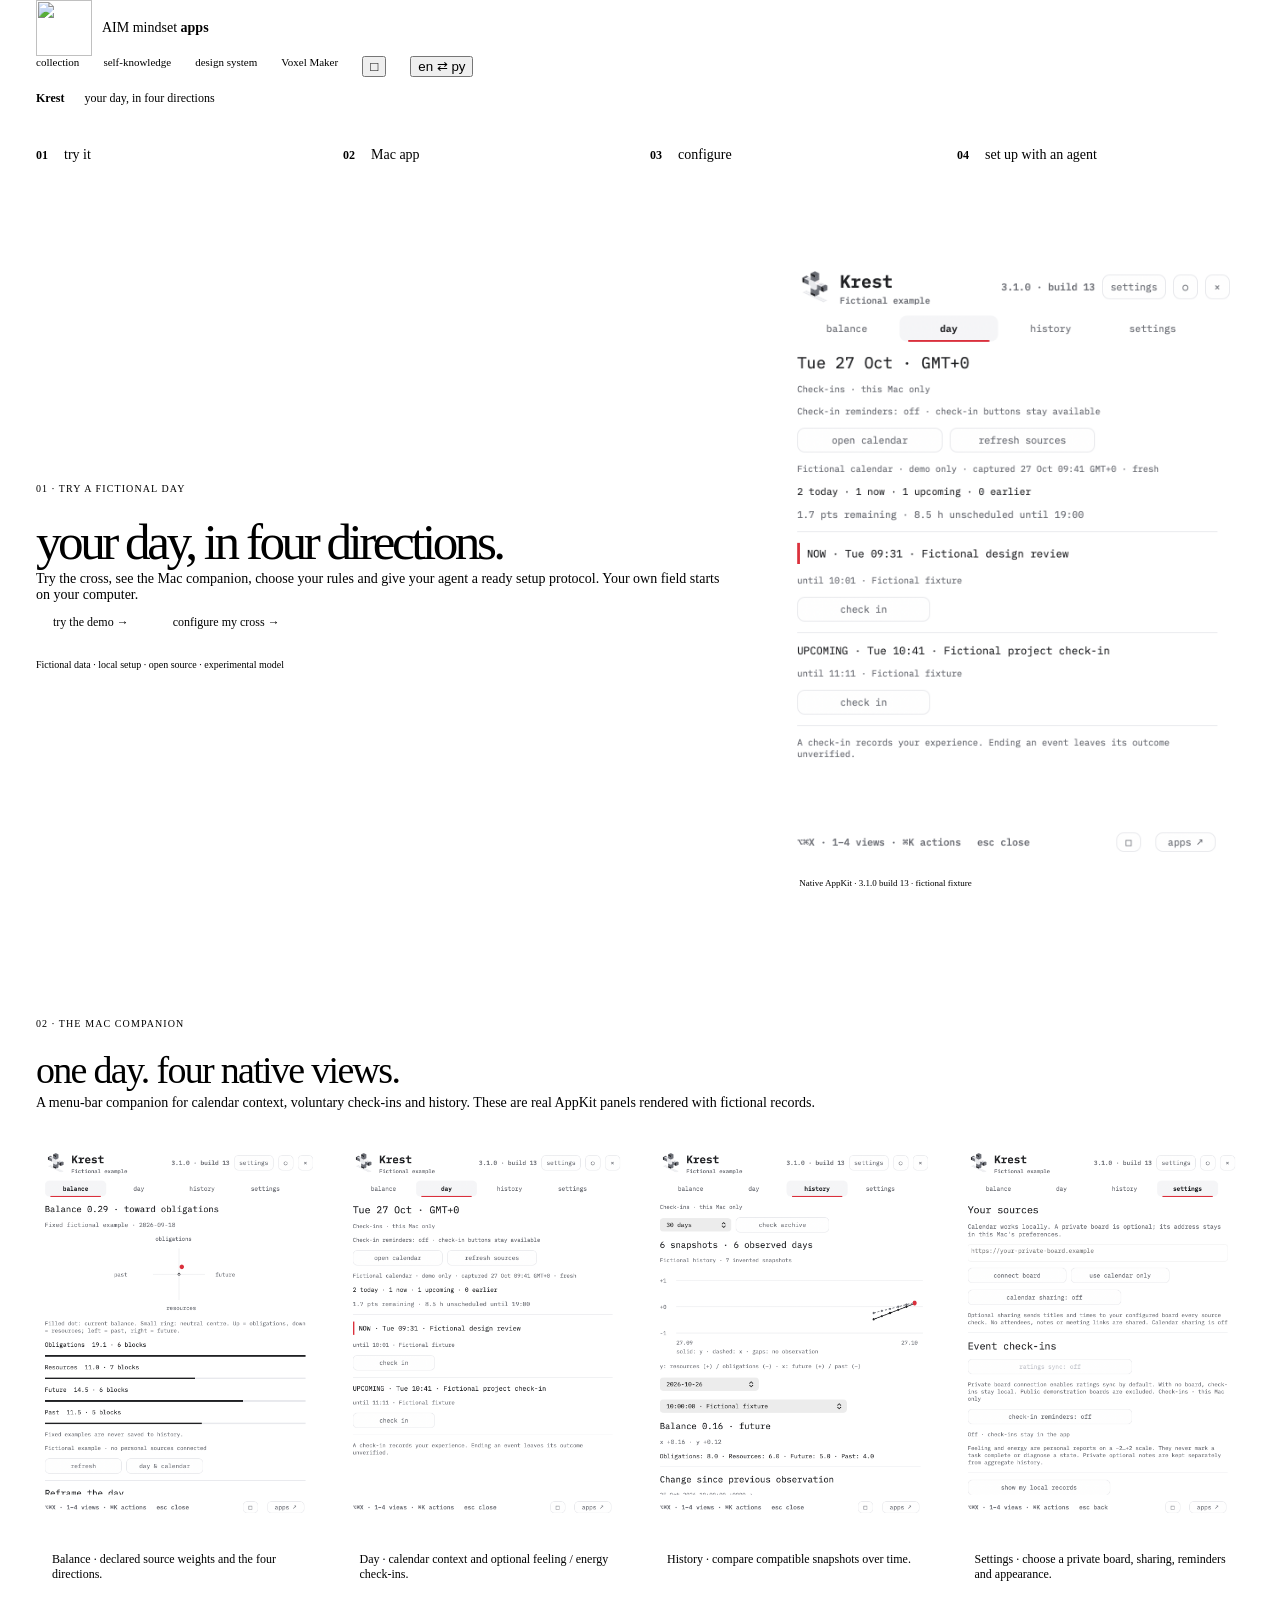
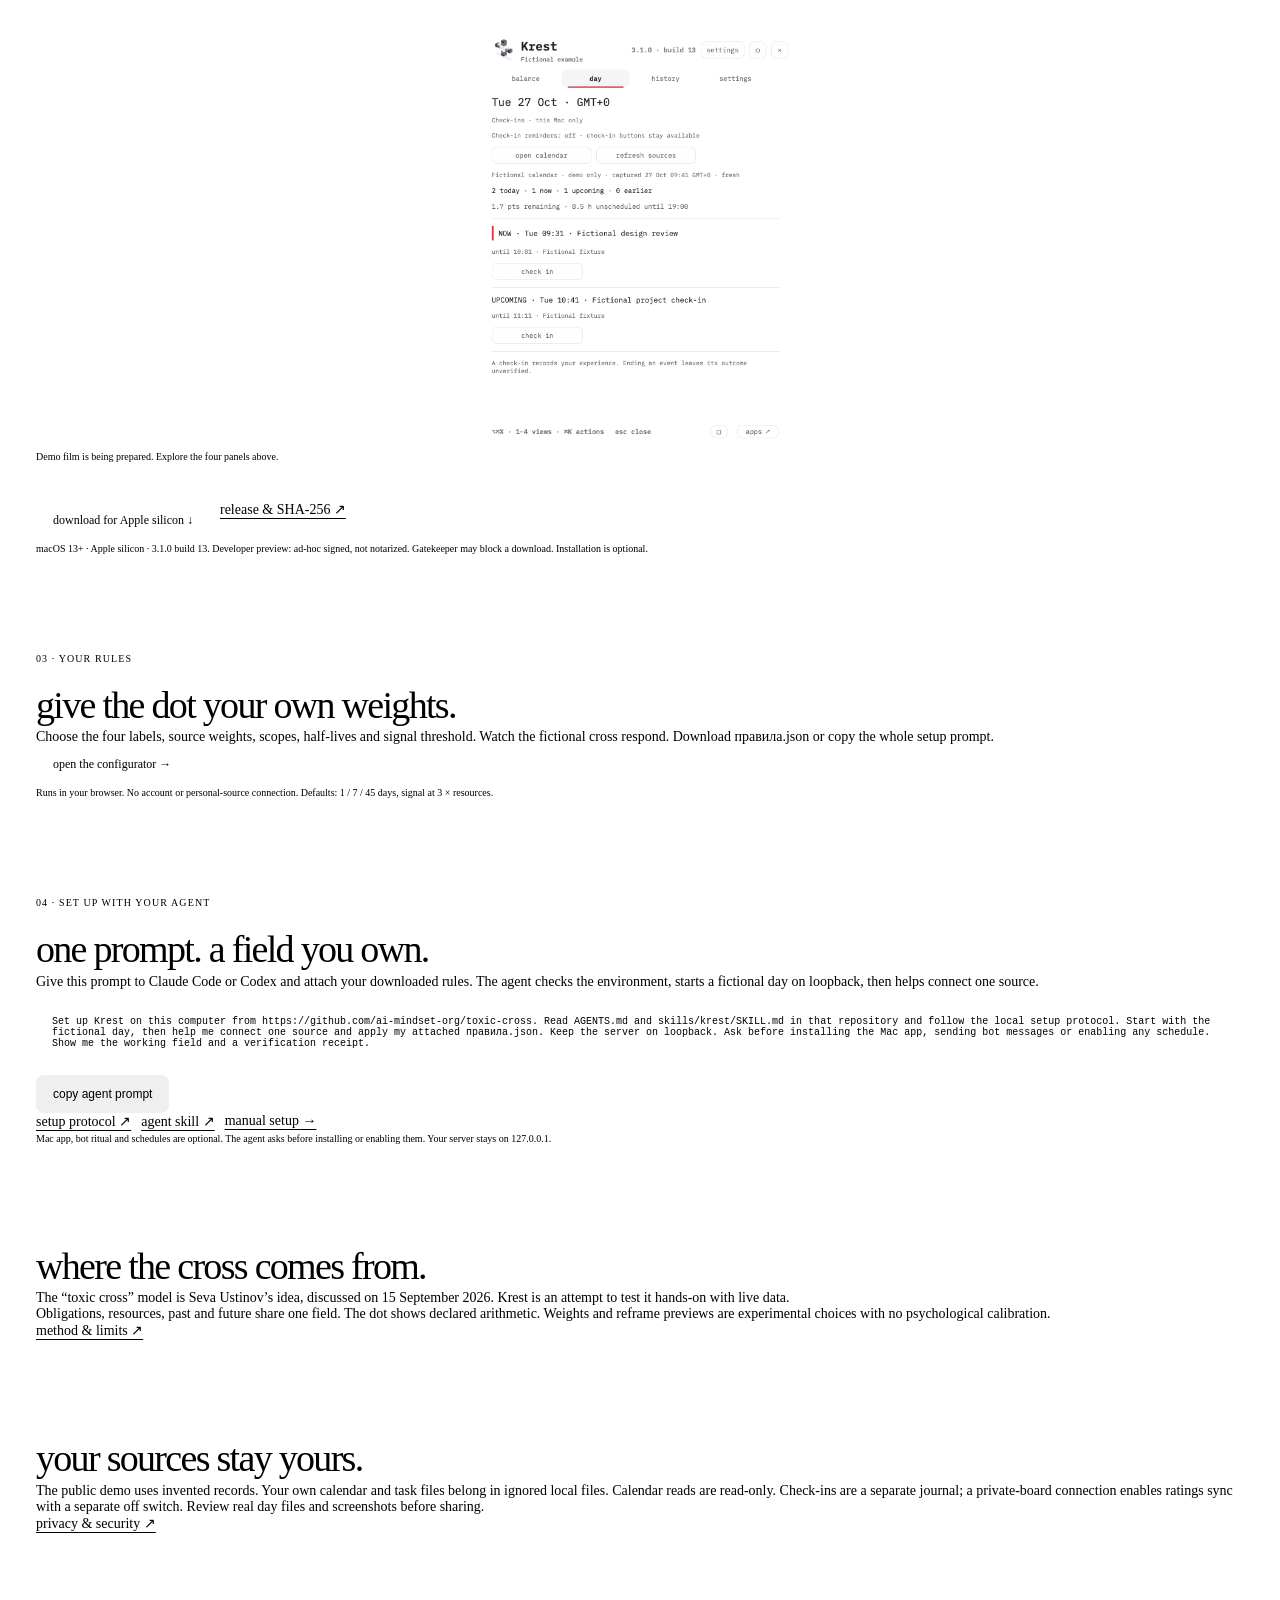
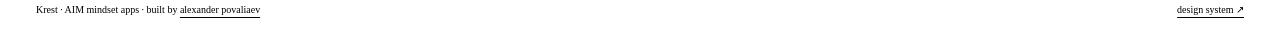
==== commit 2e25df2e: "Move configurator into the existing Krest setup page" ====
--- a/site/index.html
+++ b/site/index.html
@@ -1,12 +1,12 @@
 <!doctype html>
 <html lang="en" data-aim-profile="n1"><head>
 <meta charset="utf-8"><meta name="viewport" content="width=device-width,initial-scale=1">
-<title>AI Mindset · Krest – your own cross</title><meta name="description" content="Try a fictional day, explore the Mac companion, configure source weights and give Claude Code or Codex a ready protocol to run your own private Krest. Open source, local-first and experimental."><link rel="canonical" href="https://apps.aimindset.org/krest/"><meta property="og:site_name" content="AI Mindset"><meta property="og:title" content="AI Mindset · Krest – your own cross"><meta property="og:description" content="Try a fictional day, explore the Mac companion, configure source weights and give Claude Code or Codex a ready protocol to run your own private Krest. Open source, local-first and experimental."><meta property="og:url" content="https://apps.aimindset.org/krest/"><meta property="og:type" content="website"><meta property="og:image" content="https://apps.aimindset.org/krest/social-package-20261027.png?v=20261027"><meta property="og:image:type" content="image/png"><meta property="og:image:width" content="1200"><meta property="og:image:height" content="630"><meta property="og:image:alt" content="AI Mindset Krest: demo, Mac app, configurator and agent setup, with the authentic Krest voxel figure."><meta name="twitter:card" content="summary_large_image"><meta name="twitter:title" content="AI Mindset · Krest – your own cross"><meta name="twitter:description" content="Try a fictional day, explore the Mac companion, configure source weights and give Claude Code or Codex a ready protocol to run your own private Krest. Open source, local-first and experimental."><meta name="twitter:image" content="https://apps.aimindset.org/krest/social-package-20261027.png?v=20261027"><meta name="twitter:image:alt" content="AI Mindset Krest with the authentic Krest voxel figure."><link rel="icon" href="favicon.svg" type="image/svg+xml"><link rel="apple-touch-icon" href="apple-touch-icon.png"><link rel="stylesheet" href="../apps-navigation.css?v=20261012-nav"><link rel="stylesheet" href="../assets/aim-mini-apps.css"><link rel="stylesheet" href="assets/release-v2.css?v=package-20261027"><link rel="stylesheet" href="assets/package.css?v=20261027"><script defer src="../assets/aim-i18n.js"></script><script defer src="assets/package.js?v=20261027"></script><script defer src="../apps-navigation.js?v=20261012-nav"></script>
+<title>AI Mindset · Krest – your own cross</title><meta name="description" content="Try a fictional day, explore the Mac companion, configure source weights and give Claude Code or Codex a ready protocol to run your own private Krest. Open source, local-first and experimental."><link rel="canonical" href="https://apps.aimindset.org/krest/"><meta property="og:site_name" content="AI Mindset"><meta property="og:title" content="AI Mindset · Krest – your own cross"><meta property="og:description" content="Try a fictional day, explore the Mac companion, configure source weights and give Claude Code or Codex a ready protocol to run your own private Krest. Open source, local-first and experimental."><meta property="og:url" content="https://apps.aimindset.org/krest/"><meta property="og:type" content="website"><meta property="og:image" content="https://apps.aimindset.org/krest/social-package-20261027.png?v=20261027"><meta property="og:image:type" content="image/png"><meta property="og:image:width" content="1200"><meta property="og:image:height" content="630"><meta property="og:image:alt" content="AI Mindset Krest: demo, Mac app, configurator and agent setup, with the authentic Krest voxel figure."><meta name="twitter:card" content="summary_large_image"><meta name="twitter:title" content="AI Mindset · Krest – your own cross"><meta name="twitter:description" content="Try a fictional day, explore the Mac companion, configure source weights and give Claude Code or Codex a ready protocol to run your own private Krest. Open source, local-first and experimental."><meta name="twitter:image" content="https://apps.aimindset.org/krest/social-package-20261027.png?v=20261027"><meta name="twitter:image:alt" content="AI Mindset Krest with the authentic Krest voxel figure."><link rel="icon" href="favicon.svg" type="image/svg+xml"><link rel="apple-touch-icon" href="apple-touch-icon.png"><link rel="stylesheet" href="../apps-navigation.css?v=20261023-nav"><link rel="stylesheet" href="../assets/aim-mini-apps.css"><link rel="stylesheet" href="assets/release-v2.css?v=package-20261027"><link rel="stylesheet" href="assets/package.css?v=20261027"><script defer src="../assets/aim-i18n.js"></script><script defer src="assets/package.js?v=20261027"></script><script defer src="../apps-navigation.js?v=20261023-nav"></script>
 <link rel="stylesheet" href="../self/methods.css"><script src="../assets/aim-theme.js?v=20261012-theme"></script></head><body><div class="page">
 <header class="apps-top">
 <a class="brand" href="../" aria-label="AIM mindset apps home"><img class="apps-brand-voxel" src="../assets/voxel-family.svg" width="56" height="56" alt=""><span>AIM mindset <b>apps</b></span></a>
-<nav class="nav apps-nav" aria-label="site"><a href="../" ><span class="i18n " data-en="apps" data-ru="приложения">apps</span></a><a href="../self/" ><span class="i18n " data-en="self-knowledge" data-ru="самопознание">self-knowledge</span></a><a href="../design-system.html" ><span class="i18n " data-en="design system" data-ru="дизайн-система">design system</span></a><a href="../voxel.html" >Voxel Maker</a><button id="lang-toggle" type="button" aria-label="переключить на русский">en ⇄ ру</button></nav>
+<nav class="nav apps-nav" aria-label="site"><a href="../" ><span class="i18n " data-en="collection" data-ru="коллекция">collection</span></a><a href="../self/" ><span class="i18n " data-en="self-knowledge" data-ru="самопознание">self-knowledge</span></a><a href="../design-system.html" ><span class="i18n " data-en="design system" data-ru="дизайн-система">design system</span></a><a href="../voxel.html" >Voxel Maker</a><button type="button" class="apps-theme" data-aim-theme-toggle aria-pressed="false" title="white theme, click for black">□</button><button id="lang-toggle" type="button" aria-label="переключить на русский">en ⇄ ру</button></nav>
 </header>
 <div class="product-rail apps-product"><a href="./">Krest</a><span><span class="i18n" data-en="your day, in four directions" data-ru="твой день в четырёх направлениях" >your day, in four directions</span></span></div>
-<main><nav class="package-path" aria-label="Krest setup path"><a href="#try"><b>01</b><span class="i18n" data-en="try it" data-ru="попробовать" >try it</span></a><a href="#mac"><b>02</b><span class="i18n" data-en="Mac app" data-ru="Mac-приложение" >Mac app</span></a><a href="#configure"><b>03</b><span class="i18n" data-en="configure" data-ru="настроить" >configure</span></a><a href="#agent"><b>04</b><span class="i18n" data-en="set up with an agent" data-ru="развернуть с агентом" >set up with an agent</span></a></nav><section class="hero" id="try"><div><p class="eyebrow"><span class="i18n" data-en="01 · TRY A FICTIONAL DAY" data-ru="01 · ПОПРОБУЙ ВЫМЫШЛЕННЫЙ ДЕНЬ" >01 · TRY A FICTIONAL DAY</span></p><h1 class="i18n" data-en="your day, in four directions." data-ru="твой день в четырёх направлениях." >your day, in four directions.</h1><p class="i18n" data-en="Try the cross, see the Mac companion, choose your rules and give your agent a ready setup protocol. Your own field starts on your computer." data-ru="Попробуй крест, посмотри Mac-приложение, выбери правила и отдай агенту готовый протокол. Свой крест начинается на твоём компьютере." >Try the cross, see the Mac companion, choose your rules and give your agent a ready setup protocol. Your own field starts on your computer.</p><div class="actions"><a class="button primary" href="demo.html#research"><span class="i18n" data-en="try the demo →" data-ru="попробовать демо →" >try the demo →</span></a><a class="button" href="configure.html"><span class="i18n" data-en="configure my cross →" data-ru="настроить свой крест →" >configure my cross →</span></a></div><p class="fine"><span class="i18n" data-en="Fictional data · local setup · open source · experimental model" data-ru="Вымышленные данные · локальный запуск · открытый код · экспериментальная модель" >Fictional data · local setup · open source · experimental model</span></p></div><div class="native-preview"><img src="assets/mac-day.png" alt="Krest native Day panel with fictional calendar events" width="1040" height="1380"><div class="window-meta"><span class="i18n" data-en="Native AppKit · 3.1.0 build 13 · fictional fixture" data-ru="Нативный AppKit · 3.1.0 build 13 · вымышленный пример" >Native AppKit · 3.1.0 build 13 · fictional fixture</span></div></div></section><section id="mac"><p class="eyebrow"><span class="i18n" data-en="02 · THE MAC COMPANION" data-ru="02 · MAC-ПРИЛОЖЕНИЕ" >02 · THE MAC COMPANION</span></p><h2 class="i18n" data-en="one day. four native views." data-ru="один день. четыре нативных экрана." >one day. four native views.</h2><p class="i18n" data-en="A menu-bar companion for calendar context, voluntary check-ins and history. These are real AppKit panels rendered with fictional records." data-ru="Панель в строке меню для контекста календаря, добровольных откликов и истории. Это настоящие AppKit-панели с вымышленными данными." >A menu-bar companion for calendar context, voluntary check-ins and history. These are real AppKit panels rendered with fictional records.</p><div class="mac-shots"><figure><img loading="lazy" src="assets/mac-balance.png" alt="Krest native balance panel, fictional fixture" width="1040" height="1380"><figcaption class="i18n" data-en="Balance · declared source weights and the four directions." data-ru="Баланс · заданные веса источников и четыре направления." >Balance · declared source weights and the four directions.</figcaption></figure><figure><img loading="lazy" src="assets/mac-day.png" alt="Krest native day panel, fictional fixture" width="1040" height="1380"><figcaption class="i18n" data-en="Day · calendar context and optional feeling / energy check-ins." data-ru="День · контекст календаря и добровольные оценки ощущений и энергии." >Day · calendar context and optional feeling / energy check-ins.</figcaption></figure><figure><img loading="lazy" src="assets/mac-history.png" alt="Krest native history panel, fictional fixture" width="1040" height="1380"><figcaption class="i18n" data-en="History · compare compatible snapshots over time." data-ru="История · сравнение совместимых снимков во времени." >History · compare compatible snapshots over time.</figcaption></figure><figure><img loading="lazy" src="assets/mac-settings.png" alt="Krest native settings panel, fictional fixture" width="1040" height="1380"><figcaption class="i18n" data-en="Settings · choose a private board, sharing, reminders and appearance." data-ru="Настройки · свой борт, передача данных, напоминания и внешний вид." >Settings · choose a private board, sharing, reminders and appearance.</figcaption></figure></div><div class="film"><video playsinline preload="none" poster="assets/mac-day.png" aria-label="Krest demo film"><source data-src="assets/krest-demo.mp4" type="video/mp4"></video><p class="fine"><span class="i18n" data-en="Demo film is being prepared. Explore the four panels above." data-ru="Деморолик готовится. Пока можно рассмотреть четыре экрана выше." >Demo film is being prepared. Explore the four panels above.</span></p></div><div class="actions"><a class="button" href="https://github.com/ai-mindset-org/toxic-cross/releases/download/v3.1.0/Krest-3.1.0-arm64.zip"><span class="i18n" data-en="download for Apple silicon ↓" data-ru="скачать для Apple silicon ↓" >download for Apple silicon ↓</span></a><a href="https://github.com/ai-mindset-org/toxic-cross/releases/tag/v3.1.0">release & SHA-256 ↗</a></div><p class="fine"><span class="i18n" data-en="macOS 13+ · Apple silicon · 3.1.0 build 13. Developer preview: ad-hoc signed, not notarized. Gatekeeper may block a download. Installation is optional." data-ru="macOS 13+ · Apple silicon · 3.1.0 build 13. Предварительная версия: ad-hoc подпись, без нотарификации. Gatekeeper может блокировать загрузку. Установка по желанию." >macOS 13+ · Apple silicon · 3.1.0 build 13. Developer preview: ad-hoc signed, not notarized. Gatekeeper may block a download. Installation is optional.</span></p></section><section id="configure"><p class="eyebrow"><span class="i18n" data-en="03 · YOUR RULES" data-ru="03 · ТВОИ ПРАВИЛА" >03 · YOUR RULES</span></p><h2 class="i18n" data-en="give the dot your own weights." data-ru="задай шару свои веса." >give the dot your own weights.</h2><p class="i18n" data-en="Choose the four labels, source weights, scopes, half-lives and signal threshold. Watch the fictional cross respond. Download правила.json or copy the whole setup prompt." data-ru="Выбери подписи четырёх направлений, веса источников, охваты, полураспады и порог сигнала. Вымышленный крест сразу откликнется. Скачай правила.json или скопируй готовый промпт." >Choose the four labels, source weights, scopes, half-lives and signal threshold. Watch the fictional cross respond. Download правила.json or copy the whole setup prompt.</p><a class="button" href="configure.html"><span class="i18n" data-en="open the configurator →" data-ru="открыть конфигуратор →" >open the configurator →</span></a><p class="fine"><span class="i18n" data-en="Runs in your browser. No account or personal-source connection. Defaults: 1 / 7 / 45 days, signal at 3 × resources." data-ru="Работает в браузере. Без аккаунта и подключения личных источников. По умолчанию: 1 / 7 / 45 дней, сигнал при 3 × ресурсах." >Runs in your browser. No account or personal-source connection. Defaults: 1 / 7 / 45 days, signal at 3 × resources.</span></p></section><section id="agent"><p class="eyebrow"><span class="i18n" data-en="04 · SET UP WITH YOUR AGENT" data-ru="04 · РАЗВЕРНИ С АГЕНТОМ" >04 · SET UP WITH YOUR AGENT</span></p><h2 class="i18n" data-en="one prompt. a field you own." data-ru="один промпт. свой крест." >one prompt. a field you own.</h2><p class="i18n" data-en="Give this prompt to Claude Code or Codex and attach your downloaded rules. The agent checks the environment, starts a fictional day on loopback, then helps connect one source." data-ru="Отдай этот промпт Claude Code или Codex и приложи скачанные правила. Агент проверит окружение, поднимет вымышленный день на loopback и поможет подключить первый источник." >Give this prompt to Claude Code or Codex and attach your downloaded rules. The agent checks the environment, starts a fictional day on loopback, then helps connect one source.</p><pre id="agent-prompt"><code>Set up Krest on this computer from https://github.com/ai-mindset-org/toxic-cross. Read AGENTS.md and skills/krest/SKILL.md in that repository and follow the local setup protocol. Start with the fictional day, then help me connect one source and apply my attached правила.json. Keep the server on loopback. Ask before installing the Mac app, sending bot messages or enabling any schedule. Show me the working field and a verification receipt.</code></pre><button class="button" id="copy-agent"><span class="i18n" data-en="copy agent prompt" data-ru="скопировать промпт агенту" >copy agent prompt</span></button><p id="copy-status" role="status"></p><div class="actions"><a href="https://github.com/ai-mindset-org/toxic-cross/blob/main/AGENTS.md"><span class="i18n" data-en="setup protocol ↗" data-ru="протокол установки ↗" >setup protocol ↗</span></a><a href="https://github.com/ai-mindset-org/toxic-cross/blob/main/skills/krest/SKILL.md"><span class="i18n" data-en="agent skill ↗" data-ru="скилл агента ↗" >agent skill ↗</span></a><a href="build.html"><span class="i18n" data-en="manual setup →" data-ru="ручная установка →" >manual setup →</span></a></div><p class="fine"><span class="i18n" data-en="Mac app, bot ritual and schedules are optional. The agent asks before installing or enabling them. Your server stays on 127.0.0.1." data-ru="Mac-приложение, бот ритуала и расписание опциональны. Агент спросит перед установкой и включением. Сервер остаётся на 127.0.0.1." >Mac app, bot ritual and schedules are optional. The agent asks before installing or enabling them. Your server stays on 127.0.0.1.</span></p></section><section id="method"><h2 class="i18n" data-en="where the cross comes from." data-ru="откуда взялся крест." >where the cross comes from.</h2><p class="i18n" data-en="The “toxic cross” model is Seva Ustinov’s idea, discussed on 15 September 2026. Krest is an attempt to test it hands-on with live data." data-ru="Модель «токсический крест» – идея Севы Устинова (Seva Ustinov), разговор 15.09.2026. Инструмент – попытка проверить её руками на живых данных." >The “toxic cross” model is Seva Ustinov’s idea, discussed on 15 September 2026. Krest is an attempt to test it hands-on with live data.</p><p class="i18n" data-en="Obligations, resources, past and future share one field. The dot shows declared arithmetic. Weights and reframe previews are experimental choices with no psychological calibration." data-ru="Обязательства, ресурсы, прошлое и будущее находятся на одном поле. Шар показывает заданный расчёт. Веса и просмотр переворота экспериментальны и не имеют психологической калибровки." >Obligations, resources, past and future share one field. The dot shows declared arithmetic. Weights and reframe previews are experimental choices with no psychological calibration.</p><a href="https://github.com/ai-mindset-org/toxic-cross/blob/main/docs/METHOD.md"><span class="i18n" data-en="method &amp; limits ↗" data-ru="методика и ограничения ↗" >method &amp; limits ↗</span></a></section><section id="privacy"><h2 class="i18n" data-en="your sources stay yours." data-ru="твои источники остаются твоими." >your sources stay yours.</h2><p class="i18n" data-en="The public demo uses invented records. Your own calendar and task files belong in ignored local files. Calendar reads are read-only. Check-ins are a separate journal; a private-board connection enables ratings sync with a separate off switch. Review real day files and screenshots before sharing." data-ru="Публичное демо использует вымышленные записи. Свой календарь и задачи храни в локальных файлах вне Git. Календарь доступен только для чтения. Отклики хранятся отдельным журналом; подключение личного борта включает синхронизацию оценок, которую можно отдельно отключить. Проверяй настоящие файлы дня и скриншоты перед показом." >The public demo uses invented records. Your own calendar and task files belong in ignored local files. Calendar reads are read-only. Check-ins are a separate journal; a private-board connection enables ratings sync with a separate off switch. Review real day files and screenshots before sharing.</p><a href="https://github.com/ai-mindset-org/toxic-cross/blob/main/SECURITY.md"><span class="i18n" data-en="privacy &amp; security ↗" data-ru="приватность и безопасность ↗" >privacy &amp; security ↗</span></a></section></main><footer><span>Krest · AIM mindset apps · built by <a href="https://github.com/aPoWall">alexander povaliaev</a></span><a href="../design-system.html">design system ↗</a></footer>
+<main><nav class="package-path" aria-label="Krest setup path"><a href="#try"><b>01</b><span class="i18n" data-en="try it" data-ru="попробовать" >try it</span></a><a href="#mac"><b>02</b><span class="i18n" data-en="Mac app" data-ru="Mac-приложение" >Mac app</span></a><a href="#configure"><b>03</b><span class="i18n" data-en="configure" data-ru="настроить" >configure</span></a><a href="#agent"><b>04</b><span class="i18n" data-en="set up with an agent" data-ru="развернуть с агентом" >set up with an agent</span></a></nav><section class="hero" id="try"><div><p class="eyebrow"><span class="i18n" data-en="01 · TRY A FICTIONAL DAY" data-ru="01 · ПОПРОБУЙ ВЫМЫШЛЕННЫЙ ДЕНЬ" >01 · TRY A FICTIONAL DAY</span></p><h1 class="i18n" data-en="your day, in four directions." data-ru="твой день в четырёх направлениях." >your day, in four directions.</h1><p class="i18n" data-en="Try the cross, see the Mac companion, choose your rules and give your agent a ready setup protocol. Your own field starts on your computer." data-ru="Попробуй крест, посмотри Mac-приложение, выбери правила и отдай агенту готовый протокол. Свой крест начинается на твоём компьютере." >Try the cross, see the Mac companion, choose your rules and give your agent a ready setup protocol. Your own field starts on your computer.</p><div class="actions"><a class="button primary" href="demo.html#research"><span class="i18n" data-en="try the demo →" data-ru="попробовать демо →" >try the demo →</span></a><a class="button" href="build.html#configure"><span class="i18n" data-en="configure my cross →" data-ru="настроить свой крест →" >configure my cross →</span></a></div><p class="fine"><span class="i18n" data-en="Fictional data · local setup · open source · experimental model" data-ru="Вымышленные данные · локальный запуск · открытый код · экспериментальная модель" >Fictional data · local setup · open source · experimental model</span></p></div><div class="native-preview"><img src="assets/mac-day.png" alt="Krest native Day panel with fictional calendar events" width="1040" height="1380"><div class="window-meta"><span class="i18n" data-en="Native AppKit · 3.1.0 build 13 · fictional fixture" data-ru="Нативный AppKit · 3.1.0 build 13 · вымышленный пример" >Native AppKit · 3.1.0 build 13 · fictional fixture</span></div></div></section><section id="mac"><p class="eyebrow"><span class="i18n" data-en="02 · THE MAC COMPANION" data-ru="02 · MAC-ПРИЛОЖЕНИЕ" >02 · THE MAC COMPANION</span></p><h2 class="i18n" data-en="one day. four native views." data-ru="один день. четыре нативных экрана." >one day. four native views.</h2><p class="i18n" data-en="A menu-bar companion for calendar context, voluntary check-ins and history. These are real AppKit panels rendered with fictional records." data-ru="Панель в строке меню для контекста календаря, добровольных откликов и истории. Это настоящие AppKit-панели с вымышленными данными." >A menu-bar companion for calendar context, voluntary check-ins and history. These are real AppKit panels rendered with fictional records.</p><div class="mac-shots"><figure><img loading="lazy" src="assets/mac-balance.png" alt="Krest native balance panel, fictional fixture" width="1040" height="1380"><figcaption class="i18n" data-en="Balance · declared source weights and the four directions." data-ru="Баланс · заданные веса источников и четыре направления." >Balance · declared source weights and the four directions.</figcaption></figure><figure><img loading="lazy" src="assets/mac-day.png" alt="Krest native day panel, fictional fixture" width="1040" height="1380"><figcaption class="i18n" data-en="Day · calendar context and optional feeling / energy check-ins." data-ru="День · контекст календаря и добровольные оценки ощущений и энергии." >Day · calendar context and optional feeling / energy check-ins.</figcaption></figure><figure><img loading="lazy" src="assets/mac-history.png" alt="Krest native history panel, fictional fixture" width="1040" height="1380"><figcaption class="i18n" data-en="History · compare compatible snapshots over time." data-ru="История · сравнение совместимых снимков во времени." >History · compare compatible snapshots over time.</figcaption></figure><figure><img loading="lazy" src="assets/mac-settings.png" alt="Krest native settings panel, fictional fixture" width="1040" height="1380"><figcaption class="i18n" data-en="Settings · choose a private board, sharing, reminders and appearance." data-ru="Настройки · свой борт, передача данных, напоминания и внешний вид." >Settings · choose a private board, sharing, reminders and appearance.</figcaption></figure></div><div class="film"><video playsinline preload="none" poster="assets/mac-day.png" aria-label="Krest demo film"><source data-src="assets/krest-demo.mp4" type="video/mp4"></video><p class="fine"><span class="i18n" data-en="Demo film is being prepared. Explore the four panels above." data-ru="Деморолик готовится. Пока можно рассмотреть четыре экрана выше." >Demo film is being prepared. Explore the four panels above.</span></p></div><div class="actions"><a class="button" href="https://github.com/ai-mindset-org/toxic-cross/releases/download/v3.1.0/Krest-3.1.0-arm64.zip"><span class="i18n" data-en="download for Apple silicon ↓" data-ru="скачать для Apple silicon ↓" >download for Apple silicon ↓</span></a><a href="https://github.com/ai-mindset-org/toxic-cross/releases/tag/v3.1.0">release & SHA-256 ↗</a></div><p class="fine"><span class="i18n" data-en="macOS 13+ · Apple silicon · 3.1.0 build 13. Developer preview: ad-hoc signed, not notarized. Gatekeeper may block a download. Installation is optional." data-ru="macOS 13+ · Apple silicon · 3.1.0 build 13. Предварительная версия: ad-hoc подпись, без нотарификации. Gatekeeper может блокировать загрузку. Установка по желанию." >macOS 13+ · Apple silicon · 3.1.0 build 13. Developer preview: ad-hoc signed, not notarized. Gatekeeper may block a download. Installation is optional.</span></p></section><section id="configure"><p class="eyebrow"><span class="i18n" data-en="03 · YOUR RULES" data-ru="03 · ТВОИ ПРАВИЛА" >03 · YOUR RULES</span></p><h2 class="i18n" data-en="give the dot your own weights." data-ru="задай шару свои веса." >give the dot your own weights.</h2><p class="i18n" data-en="Choose the four labels, source weights, scopes, half-lives and signal threshold. Watch the fictional cross respond. Download правила.json or copy the whole setup prompt." data-ru="Выбери подписи четырёх направлений, веса источников, охваты, полураспады и порог сигнала. Вымышленный крест сразу откликнется. Скачай правила.json или скопируй готовый промпт." >Choose the four labels, source weights, scopes, half-lives and signal threshold. Watch the fictional cross respond. Download правила.json or copy the whole setup prompt.</p><a class="button" href="build.html#configure"><span class="i18n" data-en="open the configurator →" data-ru="открыть конфигуратор →" >open the configurator →</span></a><p class="fine"><span class="i18n" data-en="Runs in your browser. No account or personal-source connection. Defaults: 1 / 7 / 45 days, signal at 3 × resources." data-ru="Работает в браузере. Без аккаунта и подключения личных источников. По умолчанию: 1 / 7 / 45 дней, сигнал при 3 × ресурсах." >Runs in your browser. No account or personal-source connection. Defaults: 1 / 7 / 45 days, signal at 3 × resources.</span></p></section><section id="agent"><p class="eyebrow"><span class="i18n" data-en="04 · SET UP WITH YOUR AGENT" data-ru="04 · РАЗВЕРНИ С АГЕНТОМ" >04 · SET UP WITH YOUR AGENT</span></p><h2 class="i18n" data-en="one prompt. a field you own." data-ru="один промпт. свой крест." >one prompt. a field you own.</h2><p class="i18n" data-en="Give this prompt to Claude Code or Codex and attach your downloaded rules. The agent checks the environment, starts a fictional day on loopback, then helps connect one source." data-ru="Отдай этот промпт Claude Code или Codex и приложи скачанные правила. Агент проверит окружение, поднимет вымышленный день на loopback и поможет подключить первый источник." >Give this prompt to Claude Code or Codex and attach your downloaded rules. The agent checks the environment, starts a fictional day on loopback, then helps connect one source.</p><pre id="agent-prompt"><code>Set up Krest on this computer from https://github.com/ai-mindset-org/toxic-cross. Read AGENTS.md and skills/krest/SKILL.md in that repository and follow the local setup protocol. Start with the fictional day, then help me connect one source and apply my attached правила.json. Keep the server on loopback. Ask before installing the Mac app, sending bot messages or enabling any schedule. Show me the working field and a verification receipt.</code></pre><button class="button" id="copy-agent"><span class="i18n" data-en="copy agent prompt" data-ru="скопировать промпт агенту" >copy agent prompt</span></button><p id="copy-status" role="status"></p><div class="actions"><a href="https://github.com/ai-mindset-org/toxic-cross/blob/main/AGENTS.md"><span class="i18n" data-en="setup protocol ↗" data-ru="протокол установки ↗" >setup protocol ↗</span></a><a href="https://github.com/ai-mindset-org/toxic-cross/blob/main/skills/krest/SKILL.md"><span class="i18n" data-en="agent skill ↗" data-ru="скилл агента ↗" >agent skill ↗</span></a><a href="build.html"><span class="i18n" data-en="manual setup →" data-ru="ручная установка →" >manual setup →</span></a></div><p class="fine"><span class="i18n" data-en="Mac app, bot ritual and schedules are optional. The agent asks before installing or enabling them. Your server stays on 127.0.0.1." data-ru="Mac-приложение, бот ритуала и расписание опциональны. Агент спросит перед установкой и включением. Сервер остаётся на 127.0.0.1." >Mac app, bot ritual and schedules are optional. The agent asks before installing or enabling them. Your server stays on 127.0.0.1.</span></p></section><section id="method"><h2 class="i18n" data-en="where the cross comes from." data-ru="откуда взялся крест." >where the cross comes from.</h2><p class="i18n" data-en="The “toxic cross” model is Seva Ustinov’s idea, discussed on 15 September 2026. Krest is an attempt to test it hands-on with live data." data-ru="Модель «токсический крест» – идея Севы Устинова (Seva Ustinov), разговор 15.09.2026. Инструмент – попытка проверить её руками на живых данных." >The “toxic cross” model is Seva Ustinov’s idea, discussed on 15 September 2026. Krest is an attempt to test it hands-on with live data.</p><p class="i18n" data-en="Obligations, resources, past and future share one field. The dot shows declared arithmetic. Weights and reframe previews are experimental choices with no psychological calibration." data-ru="Обязательства, ресурсы, прошлое и будущее находятся на одном поле. Шар показывает заданный расчёт. Веса и просмотр переворота экспериментальны и не имеют психологической калибровки." >Obligations, resources, past and future share one field. The dot shows declared arithmetic. Weights and reframe previews are experimental choices with no psychological calibration.</p><a href="https://github.com/ai-mindset-org/toxic-cross/blob/main/docs/METHOD.md"><span class="i18n" data-en="method &amp; limits ↗" data-ru="методика и ограничения ↗" >method &amp; limits ↗</span></a></section><section id="privacy"><h2 class="i18n" data-en="your sources stay yours." data-ru="твои источники остаются твоими." >your sources stay yours.</h2><p class="i18n" data-en="The public demo uses invented records. Your own calendar and task files belong in ignored local files. Calendar reads are read-only. Check-ins are a separate journal; a private-board connection enables ratings sync with a separate off switch. Review real day files and screenshots before sharing." data-ru="Публичное демо использует вымышленные записи. Свой календарь и задачи храни в локальных файлах вне Git. Календарь доступен только для чтения. Отклики хранятся отдельным журналом; подключение личного борта включает синхронизацию оценок, которую можно отдельно отключить. Проверяй настоящие файлы дня и скриншоты перед показом." >The public demo uses invented records. Your own calendar and task files belong in ignored local files. Calendar reads are read-only. Check-ins are a separate journal; a private-board connection enables ratings sync with a separate off switch. Review real day files and screenshots before sharing.</p><a href="https://github.com/ai-mindset-org/toxic-cross/blob/main/SECURITY.md"><span class="i18n" data-en="privacy &amp; security ↗" data-ru="приватность и безопасность ↗" >privacy &amp; security ↗</span></a></section></main><footer><span>Krest · AIM mindset apps · built by <a href="https://github.com/aPoWall">alexander povaliaev</a></span><a href="../design-system.html">design system ↗</a></footer>
 </div></body></html>
--- a/site/assets/package.css
+++ b/site/assets/package.css
@@ -1 +1,5 @@
 .product-rail.apps-product{min-height:42px;padding:10px 0;display:flex;justify-content:flex-start;gap:20px;border-bottom:1px solid var(--line);font-size:12px}.product-rail>a{font-weight:600;text-decoration:none}.product-rail>span{color:var(--muted)}.package-path{display:grid;grid-template-columns:repeat(4,minmax(0,1fr));gap:20px;padding:28px 0;border-bottom:1px solid var(--line)}.package-path a{text-decoration:none;display:flex;gap:16px;align-items:center}.package-path b{color:var(--signal);font-size:12px}.hero h1{font-size:clamp(32px,4vw,64px)}.native-preview>img{display:block;width:100%;height:auto}.mac-shots{display:grid;grid-template-columns:repeat(4,minmax(0,1fr));gap:22px;margin:32px 0}.mac-shots figure{margin:0}.mac-shots img{width:100%;height:auto;border:1px solid var(--line);border-radius:2px}.mac-shots figcaption{margin-top:16px;font-size:12px;color:var(--muted)}.film{margin:36px 0}.film video{display:block;width:100%;height:420px;object-fit:contain;background:var(--wash);border:1px solid var(--line)}.package-path a:focus-visible,button:focus-visible,input:focus-visible,select:focus-visible{outline:2px solid var(--signal);outline-offset:3px}pre{white-space:pre-wrap;overflow-wrap:anywhere}.configure-layout{display:grid;grid-template-columns:minmax(300px,460px) minmax(0,1fr);gap:48px;margin:30px 0}.configure-form fieldset{border:0;border-top:1px solid var(--line);padding:22px 0;margin:0}.configure-form legend{font-weight:600;padding:0 12px 0 0}.configure-form label{display:flex;justify-content:space-between;gap:14px;align-items:center;margin:12px 0}.configure-form input[type=text]{width:58%}.configure-form input[type=number]{width:85px}.configure-form input,.configure-form select{font:inherit;color:var(--ink);background:var(--bg);border:1px solid var(--line);padding:8px;border-radius:2px;min-height:38px}.source-row{margin:18px 0;padding-bottom:18px;border-bottom:1px solid var(--line)}.source-row label{margin:6px 0}.source-row .source-weight{width:100%;accent-color:var(--signal)}.configure-preview{position:sticky;top:20px;align-self:start;min-width:0}.configure-preview .cross-stage{border:1px solid var(--line);border-radius:2px}.configure-preview .cross-stage svg{display:block;width:100%;height:auto;min-height:300px}.configure-preview .research-cross{background:var(--bg)}.configure-preview .cross-reading{padding:12px}.configure-preview .source-legend{display:none}.config-result{padding:16px 0;border-bottom:1px solid var(--line)}.config-output{width:100%;height:210px;resize:vertical;font:12px/1.6 var(--aim-p-font),monospace;color:var(--ink);background:var(--wash);border:1px solid var(--line);padding:16px}.config-actions{display:flex;flex-wrap:wrap;gap:12px;margin:20px 0}.config-title{padding:40px 0 12px}.config-title h1{font-size:40px;line-height:1.2}.config-message{min-height:24px;color:var(--muted)}@media(max-width:900px){.mac-shots{grid-template-columns:repeat(2,minmax(0,1fr))}.configure-layout{grid-template-columns:1fr;gap:20px}.configure-preview{position:static;grid-row:1}.package-path{grid-template-columns:repeat(2,minmax(0,1fr));gap:18px}.film video{height:320px}}@media(max-width:480px){.package-path{font-size:11px}.mac-shots{gap:24px 12px}.mac-shots figcaption{font-size:11px}.config-title h1{font-size:30px}.configure-form input{max-width:100%}.film video{height:280px}}
+
+#configure{scroll-margin-top:20px}.configure-form fieldset{min-width:0}.manual-setup{padding:32px 0}.manual-setup details>summary{font-size:18px}.manual-setup h2{margin-top:28px}
+
+.configure-page>#configure{padding-top:0;border-top:0}
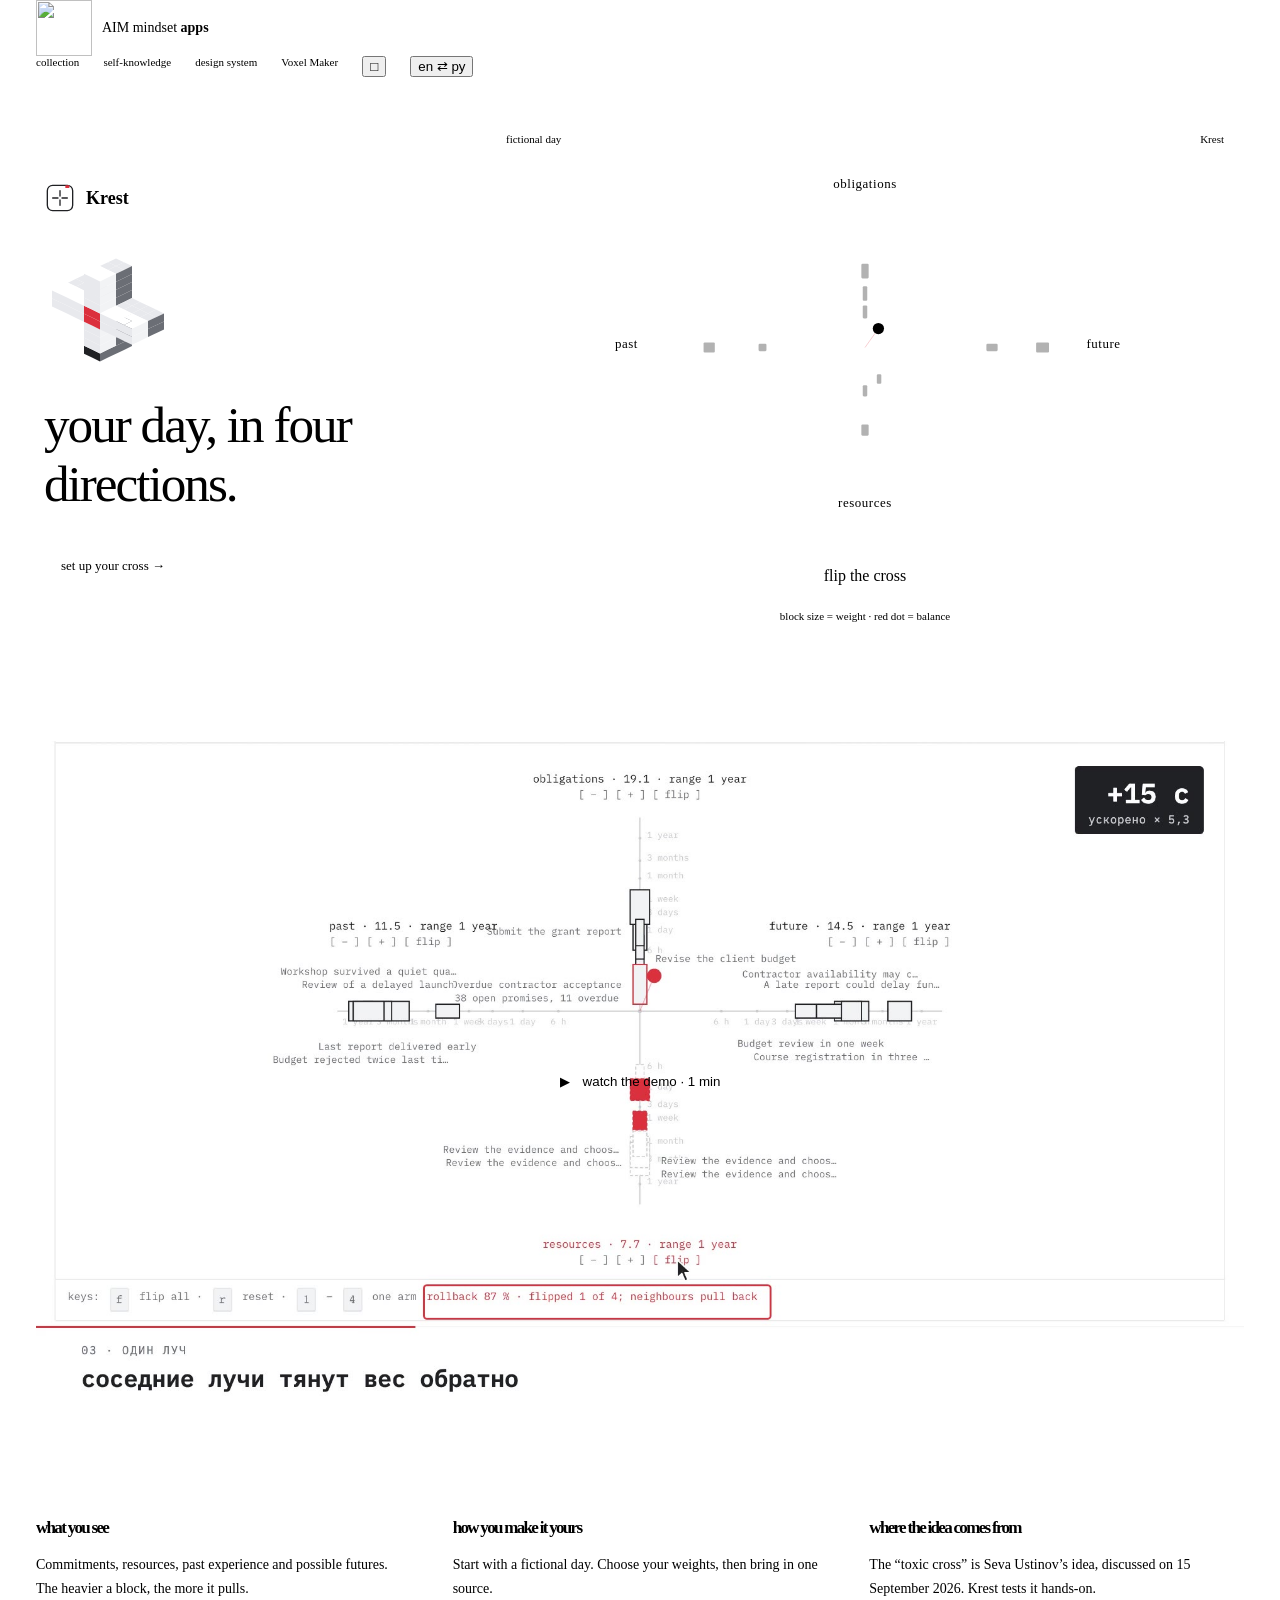
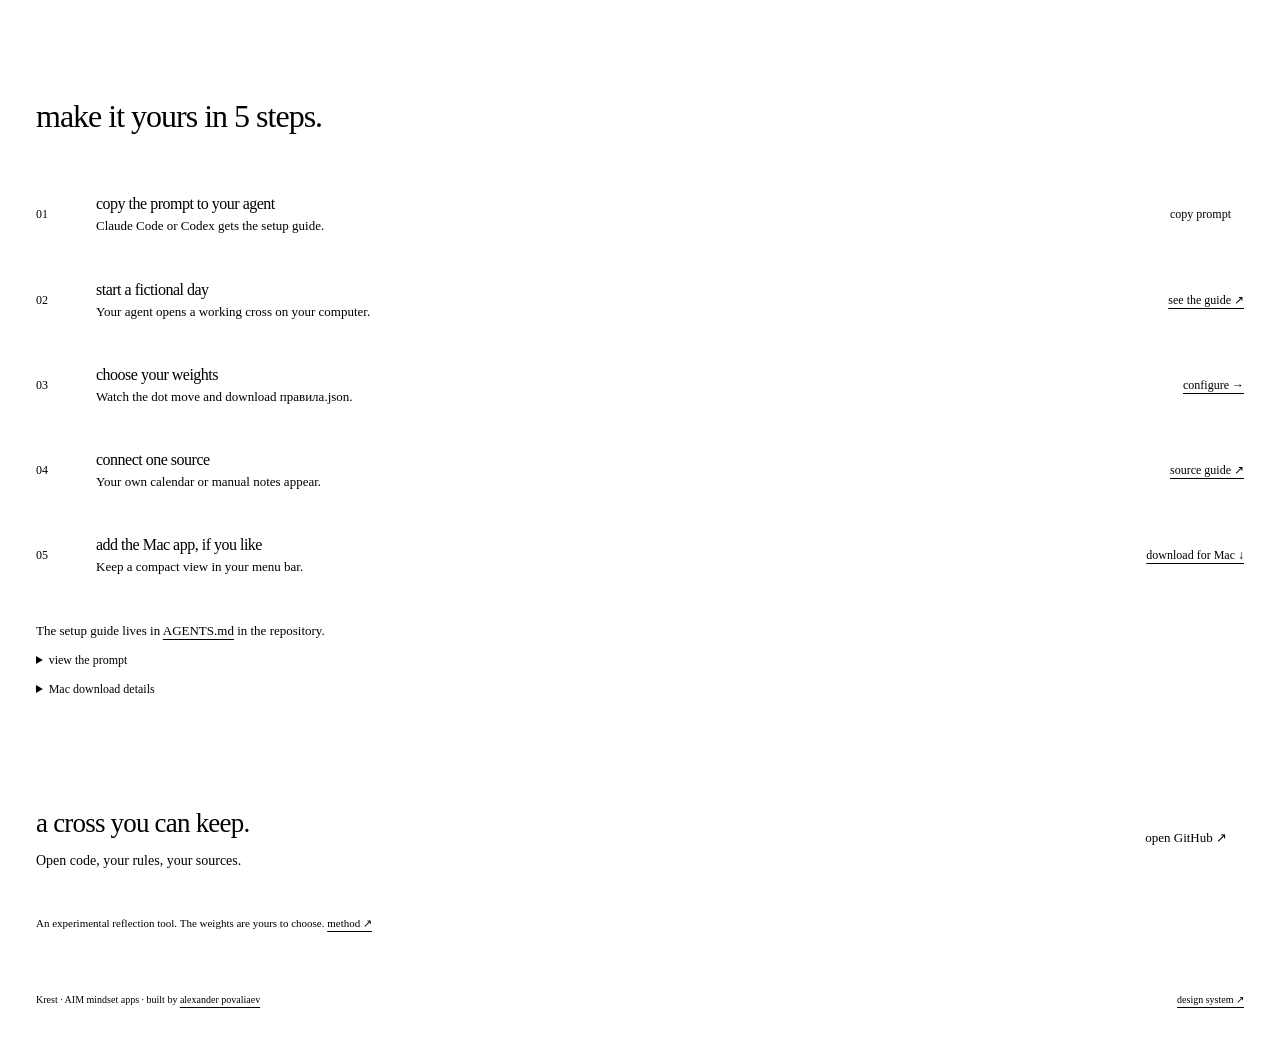
==== commit 7d7033b9: "Krest v2: one live cross, one identity and five-step setup" ====
--- a/site/index.html
+++ b/site/index.html
@@ -1,12 +1,12 @@
 <!doctype html>
 <html lang="en" data-aim-profile="n1"><head>
 <meta charset="utf-8"><meta name="viewport" content="width=device-width,initial-scale=1">
-<title>AI Mindset · Krest – your own cross</title><meta name="description" content="Try a fictional day, explore the Mac companion, configure source weights and give Claude Code or Codex a ready protocol to run your own private Krest. Open source, local-first and experimental."><link rel="canonical" href="https://apps.aimindset.org/krest/"><meta property="og:site_name" content="AI Mindset"><meta property="og:title" content="AI Mindset · Krest – your own cross"><meta property="og:description" content="Try a fictional day, explore the Mac companion, configure source weights and give Claude Code or Codex a ready protocol to run your own private Krest. Open source, local-first and experimental."><meta property="og:url" content="https://apps.aimindset.org/krest/"><meta property="og:type" content="website"><meta property="og:image" content="https://apps.aimindset.org/krest/social-package-20261027.png?v=20261027"><meta property="og:image:type" content="image/png"><meta property="og:image:width" content="1200"><meta property="og:image:height" content="630"><meta property="og:image:alt" content="AI Mindset Krest: demo, Mac app, configurator and agent setup, with the authentic Krest voxel figure."><meta name="twitter:card" content="summary_large_image"><meta name="twitter:title" content="AI Mindset · Krest – your own cross"><meta name="twitter:description" content="Try a fictional day, explore the Mac companion, configure source weights and give Claude Code or Codex a ready protocol to run your own private Krest. Open source, local-first and experimental."><meta name="twitter:image" content="https://apps.aimindset.org/krest/social-package-20261027.png?v=20261027"><meta name="twitter:image:alt" content="AI Mindset Krest with the authentic Krest voxel figure."><link rel="icon" href="favicon.svg" type="image/svg+xml"><link rel="apple-touch-icon" href="apple-touch-icon.png"><link rel="stylesheet" href="../apps-navigation.css?v=20261023-nav"><link rel="stylesheet" href="../assets/aim-mini-apps.css"><link rel="stylesheet" href="assets/release-v2.css?v=package-20261027"><link rel="stylesheet" href="assets/package.css?v=20261027"><script defer src="../assets/aim-i18n.js"></script><script defer src="assets/package.js?v=20261027"></script><script defer src="../apps-navigation.js?v=20261023-nav"></script>
-<link rel="stylesheet" href="../self/methods.css"><script src="../assets/aim-theme.js?v=20261012-theme"></script></head><body><div class="page">
+<title>AI Mindset · Krest – your day, in four directions</title><meta name="description" content="See obligations, resources, past and future in one cross. Try a fictional day, adjust the weights and set up your own private field with Claude Code or Codex. Optional Mac companion."><link rel="canonical" href="https://apps.aimindset.org/krest/"><meta property="og:site_name" content="AI Mindset"><meta property="og:title" content="AI Mindset · Krest – your day, in four directions"><meta property="og:description" content="See obligations, resources, past and future in one cross. Try a fictional day, adjust the weights and set up your own private field with Claude Code or Codex. Optional Mac companion."><meta property="og:url" content="https://apps.aimindset.org/krest/"><meta property="og:type" content="website"><meta property="og:image" content="https://apps.aimindset.org/krest/social-krest-v2-20261027.png?v=2"><meta property="og:image:type" content="image/png"><meta property="og:image:width" content="1200"><meta property="og:image:height" content="630"><meta property="og:image:alt" content="AI Mindset Krest: demo, Mac app, configurator and agent setup, with the authentic Krest voxel figure."><meta name="twitter:card" content="summary_large_image"><meta name="twitter:title" content="AI Mindset · Krest – your day, in four directions"><meta name="twitter:description" content="See obligations, resources, past and future in one cross. Try a fictional day, adjust the weights and set up your own private field with Claude Code or Codex. Optional Mac companion."><meta name="twitter:image" content="https://apps.aimindset.org/krest/social-krest-v2-20261027.png?v=2"><meta name="twitter:image:alt" content="AI Mindset Krest with the authentic Krest voxel figure."><link rel="icon" href="favicon.svg" type="image/svg+xml"><link rel="apple-touch-icon" href="apple-touch-icon.png"><link rel="stylesheet" href="../assets/aim-mini-apps.css"><link rel="stylesheet" href="assets/release-v2.css?v=package-20261027"><link rel="stylesheet" href="assets/package.css?v=20261027"><script defer src="../assets/aim-i18n.js"></script><script defer src="assets/package.js?v=20261027-v2"></script>
+<link rel="stylesheet" href="../self/methods.css"><script src="../assets/aim-theme.js?v=20261012-theme"></script><link data-apps-font rel="preload" as="font" type="font/woff2" crossorigin href="../assets/aim-plex-400.woff2"><link data-apps-font rel="preload" as="font" type="font/woff2" crossorigin href="../assets/aim-plex-500.woff2"><link data-apps-font rel="preload" as="font" type="font/woff2" crossorigin href="../assets/aim-plex-600.woff2"><script data-apps-embed>document.documentElement.setAttribute("data-apps-shell-js","");if(self!==top)document.documentElement.setAttribute("data-apps-embedded","");</script><link rel="stylesheet" href="../apps-navigation.css?v=20261027-shell"><script defer src="../apps-navigation.js?v=20261027-shell" data-apps-shell="shared"></script>
+<link rel="stylesheet" href="assets/landing-v2.css?v=20261027-v2"><meta property="og:locale" content="en_US"><meta property="og:locale:alternate" content="ru_RU"></head><body><div class="page">
 <header class="apps-top">
 <a class="brand" href="../" aria-label="AIM mindset apps home"><img class="apps-brand-voxel" src="../assets/voxel-family.svg" width="56" height="56" alt=""><span>AIM mindset <b>apps</b></span></a>
 <nav class="nav apps-nav" aria-label="site"><a href="../" ><span class="i18n " data-en="collection" data-ru="коллекция">collection</span></a><a href="../self/" ><span class="i18n " data-en="self-knowledge" data-ru="самопознание">self-knowledge</span></a><a href="../design-system.html" ><span class="i18n " data-en="design system" data-ru="дизайн-система">design system</span></a><a href="../voxel.html" >Voxel Maker</a><button type="button" class="apps-theme" data-aim-theme-toggle aria-pressed="false" title="white theme, click for black">□</button><button id="lang-toggle" type="button" aria-label="переключить на русский">en ⇄ ру</button></nav>
 </header>
-<div class="product-rail apps-product"><a href="./">Krest</a><span><span class="i18n" data-en="your day, in four directions" data-ru="твой день в четырёх направлениях" >your day, in four directions</span></span></div>
-<main><nav class="package-path" aria-label="Krest setup path"><a href="#try"><b>01</b><span class="i18n" data-en="try it" data-ru="попробовать" >try it</span></a><a href="#mac"><b>02</b><span class="i18n" data-en="Mac app" data-ru="Mac-приложение" >Mac app</span></a><a href="#configure"><b>03</b><span class="i18n" data-en="configure" data-ru="настроить" >configure</span></a><a href="#agent"><b>04</b><span class="i18n" data-en="set up with an agent" data-ru="развернуть с агентом" >set up with an agent</span></a></nav><section class="hero" id="try"><div><p class="eyebrow"><span class="i18n" data-en="01 · TRY A FICTIONAL DAY" data-ru="01 · ПОПРОБУЙ ВЫМЫШЛЕННЫЙ ДЕНЬ" >01 · TRY A FICTIONAL DAY</span></p><h1 class="i18n" data-en="your day, in four directions." data-ru="твой день в четырёх направлениях." >your day, in four directions.</h1><p class="i18n" data-en="Try the cross, see the Mac companion, choose your rules and give your agent a ready setup protocol. Your own field starts on your computer." data-ru="Попробуй крест, посмотри Mac-приложение, выбери правила и отдай агенту готовый протокол. Свой крест начинается на твоём компьютере." >Try the cross, see the Mac companion, choose your rules and give your agent a ready setup protocol. Your own field starts on your computer.</p><div class="actions"><a class="button primary" href="demo.html#research"><span class="i18n" data-en="try the demo →" data-ru="попробовать демо →" >try the demo →</span></a><a class="button" href="build.html#configure"><span class="i18n" data-en="configure my cross →" data-ru="настроить свой крест →" >configure my cross →</span></a></div><p class="fine"><span class="i18n" data-en="Fictional data · local setup · open source · experimental model" data-ru="Вымышленные данные · локальный запуск · открытый код · экспериментальная модель" >Fictional data · local setup · open source · experimental model</span></p></div><div class="native-preview"><img src="assets/mac-day.png" alt="Krest native Day panel with fictional calendar events" width="1040" height="1380"><div class="window-meta"><span class="i18n" data-en="Native AppKit · 3.1.0 build 13 · fictional fixture" data-ru="Нативный AppKit · 3.1.0 build 13 · вымышленный пример" >Native AppKit · 3.1.0 build 13 · fictional fixture</span></div></div></section><section id="mac"><p class="eyebrow"><span class="i18n" data-en="02 · THE MAC COMPANION" data-ru="02 · MAC-ПРИЛОЖЕНИЕ" >02 · THE MAC COMPANION</span></p><h2 class="i18n" data-en="one day. four native views." data-ru="один день. четыре нативных экрана." >one day. four native views.</h2><p class="i18n" data-en="A menu-bar companion for calendar context, voluntary check-ins and history. These are real AppKit panels rendered with fictional records." data-ru="Панель в строке меню для контекста календаря, добровольных откликов и истории. Это настоящие AppKit-панели с вымышленными данными." >A menu-bar companion for calendar context, voluntary check-ins and history. These are real AppKit panels rendered with fictional records.</p><div class="mac-shots"><figure><img loading="lazy" src="assets/mac-balance.png" alt="Krest native balance panel, fictional fixture" width="1040" height="1380"><figcaption class="i18n" data-en="Balance · declared source weights and the four directions." data-ru="Баланс · заданные веса источников и четыре направления." >Balance · declared source weights and the four directions.</figcaption></figure><figure><img loading="lazy" src="assets/mac-day.png" alt="Krest native day panel, fictional fixture" width="1040" height="1380"><figcaption class="i18n" data-en="Day · calendar context and optional feeling / energy check-ins." data-ru="День · контекст календаря и добровольные оценки ощущений и энергии." >Day · calendar context and optional feeling / energy check-ins.</figcaption></figure><figure><img loading="lazy" src="assets/mac-history.png" alt="Krest native history panel, fictional fixture" width="1040" height="1380"><figcaption class="i18n" data-en="History · compare compatible snapshots over time." data-ru="История · сравнение совместимых снимков во времени." >History · compare compatible snapshots over time.</figcaption></figure><figure><img loading="lazy" src="assets/mac-settings.png" alt="Krest native settings panel, fictional fixture" width="1040" height="1380"><figcaption class="i18n" data-en="Settings · choose a private board, sharing, reminders and appearance." data-ru="Настройки · свой борт, передача данных, напоминания и внешний вид." >Settings · choose a private board, sharing, reminders and appearance.</figcaption></figure></div><div class="film"><video playsinline preload="none" poster="assets/mac-day.png" aria-label="Krest demo film"><source data-src="assets/krest-demo.mp4" type="video/mp4"></video><p class="fine"><span class="i18n" data-en="Demo film is being prepared. Explore the four panels above." data-ru="Деморолик готовится. Пока можно рассмотреть четыре экрана выше." >Demo film is being prepared. Explore the four panels above.</span></p></div><div class="actions"><a class="button" href="https://github.com/ai-mindset-org/toxic-cross/releases/download/v3.1.0/Krest-3.1.0-arm64.zip"><span class="i18n" data-en="download for Apple silicon ↓" data-ru="скачать для Apple silicon ↓" >download for Apple silicon ↓</span></a><a href="https://github.com/ai-mindset-org/toxic-cross/releases/tag/v3.1.0">release & SHA-256 ↗</a></div><p class="fine"><span class="i18n" data-en="macOS 13+ · Apple silicon · 3.1.0 build 13. Developer preview: ad-hoc signed, not notarized. Gatekeeper may block a download. Installation is optional." data-ru="macOS 13+ · Apple silicon · 3.1.0 build 13. Предварительная версия: ad-hoc подпись, без нотарификации. Gatekeeper может блокировать загрузку. Установка по желанию." >macOS 13+ · Apple silicon · 3.1.0 build 13. Developer preview: ad-hoc signed, not notarized. Gatekeeper may block a download. Installation is optional.</span></p></section><section id="configure"><p class="eyebrow"><span class="i18n" data-en="03 · YOUR RULES" data-ru="03 · ТВОИ ПРАВИЛА" >03 · YOUR RULES</span></p><h2 class="i18n" data-en="give the dot your own weights." data-ru="задай шару свои веса." >give the dot your own weights.</h2><p class="i18n" data-en="Choose the four labels, source weights, scopes, half-lives and signal threshold. Watch the fictional cross respond. Download правила.json or copy the whole setup prompt." data-ru="Выбери подписи четырёх направлений, веса источников, охваты, полураспады и порог сигнала. Вымышленный крест сразу откликнется. Скачай правила.json или скопируй готовый промпт." >Choose the four labels, source weights, scopes, half-lives and signal threshold. Watch the fictional cross respond. Download правила.json or copy the whole setup prompt.</p><a class="button" href="build.html#configure"><span class="i18n" data-en="open the configurator →" data-ru="открыть конфигуратор →" >open the configurator →</span></a><p class="fine"><span class="i18n" data-en="Runs in your browser. No account or personal-source connection. Defaults: 1 / 7 / 45 days, signal at 3 × resources." data-ru="Работает в браузере. Без аккаунта и подключения личных источников. По умолчанию: 1 / 7 / 45 дней, сигнал при 3 × ресурсах." >Runs in your browser. No account or personal-source connection. Defaults: 1 / 7 / 45 days, signal at 3 × resources.</span></p></section><section id="agent"><p class="eyebrow"><span class="i18n" data-en="04 · SET UP WITH YOUR AGENT" data-ru="04 · РАЗВЕРНИ С АГЕНТОМ" >04 · SET UP WITH YOUR AGENT</span></p><h2 class="i18n" data-en="one prompt. a field you own." data-ru="один промпт. свой крест." >one prompt. a field you own.</h2><p class="i18n" data-en="Give this prompt to Claude Code or Codex and attach your downloaded rules. The agent checks the environment, starts a fictional day on loopback, then helps connect one source." data-ru="Отдай этот промпт Claude Code или Codex и приложи скачанные правила. Агент проверит окружение, поднимет вымышленный день на loopback и поможет подключить первый источник." >Give this prompt to Claude Code or Codex and attach your downloaded rules. The agent checks the environment, starts a fictional day on loopback, then helps connect one source.</p><pre id="agent-prompt"><code>Set up Krest on this computer from https://github.com/ai-mindset-org/toxic-cross. Read AGENTS.md and skills/krest/SKILL.md in that repository and follow the local setup protocol. Start with the fictional day, then help me connect one source and apply my attached правила.json. Keep the server on loopback. Ask before installing the Mac app, sending bot messages or enabling any schedule. Show me the working field and a verification receipt.</code></pre><button class="button" id="copy-agent"><span class="i18n" data-en="copy agent prompt" data-ru="скопировать промпт агенту" >copy agent prompt</span></button><p id="copy-status" role="status"></p><div class="actions"><a href="https://github.com/ai-mindset-org/toxic-cross/blob/main/AGENTS.md"><span class="i18n" data-en="setup protocol ↗" data-ru="протокол установки ↗" >setup protocol ↗</span></a><a href="https://github.com/ai-mindset-org/toxic-cross/blob/main/skills/krest/SKILL.md"><span class="i18n" data-en="agent skill ↗" data-ru="скилл агента ↗" >agent skill ↗</span></a><a href="build.html"><span class="i18n" data-en="manual setup →" data-ru="ручная установка →" >manual setup →</span></a></div><p class="fine"><span class="i18n" data-en="Mac app, bot ritual and schedules are optional. The agent asks before installing or enabling them. Your server stays on 127.0.0.1." data-ru="Mac-приложение, бот ритуала и расписание опциональны. Агент спросит перед установкой и включением. Сервер остаётся на 127.0.0.1." >Mac app, bot ritual and schedules are optional. The agent asks before installing or enabling them. Your server stays on 127.0.0.1.</span></p></section><section id="method"><h2 class="i18n" data-en="where the cross comes from." data-ru="откуда взялся крест." >where the cross comes from.</h2><p class="i18n" data-en="The “toxic cross” model is Seva Ustinov’s idea, discussed on 15 September 2026. Krest is an attempt to test it hands-on with live data." data-ru="Модель «токсический крест» – идея Севы Устинова (Seva Ustinov), разговор 15.09.2026. Инструмент – попытка проверить её руками на живых данных." >The “toxic cross” model is Seva Ustinov’s idea, discussed on 15 September 2026. Krest is an attempt to test it hands-on with live data.</p><p class="i18n" data-en="Obligations, resources, past and future share one field. The dot shows declared arithmetic. Weights and reframe previews are experimental choices with no psychological calibration." data-ru="Обязательства, ресурсы, прошлое и будущее находятся на одном поле. Шар показывает заданный расчёт. Веса и просмотр переворота экспериментальны и не имеют психологической калибровки." >Obligations, resources, past and future share one field. The dot shows declared arithmetic. Weights and reframe previews are experimental choices with no psychological calibration.</p><a href="https://github.com/ai-mindset-org/toxic-cross/blob/main/docs/METHOD.md"><span class="i18n" data-en="method &amp; limits ↗" data-ru="методика и ограничения ↗" >method &amp; limits ↗</span></a></section><section id="privacy"><h2 class="i18n" data-en="your sources stay yours." data-ru="твои источники остаются твоими." >your sources stay yours.</h2><p class="i18n" data-en="The public demo uses invented records. Your own calendar and task files belong in ignored local files. Calendar reads are read-only. Check-ins are a separate journal; a private-board connection enables ratings sync with a separate off switch. Review real day files and screenshots before sharing." data-ru="Публичное демо использует вымышленные записи. Свой календарь и задачи храни в локальных файлах вне Git. Календарь доступен только для чтения. Отклики хранятся отдельным журналом; подключение личного борта включает синхронизацию оценок, которую можно отдельно отключить. Проверяй настоящие файлы дня и скриншоты перед показом." >The public demo uses invented records. Your own calendar and task files belong in ignored local files. Calendar reads are read-only. Check-ins are a separate journal; a private-board connection enables ratings sync with a separate off switch. Review real day files and screenshots before sharing.</p><a href="https://github.com/ai-mindset-org/toxic-cross/blob/main/SECURITY.md"><span class="i18n" data-en="privacy &amp; security ↗" data-ru="приватность и безопасность ↗" >privacy &amp; security ↗</span></a></section></main><footer><span>Krest · AIM mindset apps · built by <a href="https://github.com/aPoWall">alexander povaliaev</a></span><a href="../design-system.html">design system ↗</a></footer>
+<main class="krest-landing"><section class="krest-entry" id="try"><div class="entry-copy"><div class="krest-wordmark"><img src="assets/krest-mark.svg" width="32" height="32" alt=""><span>Krest</span></div><img class="entry-character" src="assets/voxel-krest.svg" width="140" height="158" alt="Krest voxel cross"><h1 class="i18n " data-en="your day, in four directions." data-ru="твой день с четырёх сторон.">your day, in four directions.</h1><a class="krest-action" href="#install"><span class="i18n " data-en="set up your cross →" data-ru="развернуть свой крест →">set up your cross →</span></a></div><div class="entry-field"><iframe id="entry-cross" src="demo.html?embed=cross" title="Interactive Krest cross with fictional data" loading="eager" allow="clipboard-write"></iframe></div></section><section class="krest-film" id="film"><button class="film-cover" id="play-film" type="button" aria-controls="krest-film-video"><img src="assets/krest-demo-poster.jpg" alt="Krest demo, fictional cross"><span class="film-play"><span aria-hidden="true">▶</span><span class="i18n" data-en="watch the demo · 1 min" data-ru="посмотреть демо · 1 мин">watch the demo · 1 min</span></span></button><video id="krest-film-video" controls muted playsinline preload="none" hidden aria-label="Krest product demo"><source src="assets/krest-demo.mp4" type="video/mp4"></video></section><section class="krest-three"><article><h2 class="i18n " data-en="what you see" data-ru="что видишь">what you see</h2><p class="i18n " data-en="Commitments, resources, past experience and possible futures. The heavier a block, the more it pulls." data-ru="Обязательства, ресурсы, опыт прошлого и варианты будущего. Чем тяжелее блок, тем сильнее он тянет.">Commitments, resources, past experience and possible futures. The heavier a block, the more it pulls.</p></article><article><h2 class="i18n " data-en="how you make it yours" data-ru="как сделать своим">how you make it yours</h2><p class="i18n " data-en="Start with a fictional day. Choose your weights, then bring in one source." data-ru="Начни с вымышленного дня. Выбери веса и подключи один свой источник.">Start with a fictional day. Choose your weights, then bring in one source.</p></article><article><h2 class="i18n " data-en="where the idea comes from" data-ru="откуда идея">where the idea comes from</h2><p class="i18n " data-en="The “toxic cross” is Seva Ustinov’s idea, discussed on 15 September 2026. Krest tests it hands-on." data-ru="«Токсический крест» – идея Севы Устинова (Seva Ustinov), разговор 15.09.2026. Крест – попытка проверить её руками.">The “toxic cross” is Seva Ustinov’s idea, discussed on 15 September 2026. Krest tests it hands-on.</p></article></section><section class="krest-install" id="install"><h2 class="i18n " data-en="make it yours in 5 steps." data-ru="свой крест за 5 шагов.">make it yours in 5 steps.</h2><ol class="setup-steps"><li id="agent"><span class="step-number">01</span><div><h3 class="i18n " data-en="copy the prompt to your agent" data-ru="скопируй промпт агенту">copy the prompt to your agent</h3><p class="i18n " data-en="Claude Code or Codex gets the setup guide." data-ru="Claude Code или Codex получит гайд установки.">Claude Code or Codex gets the setup guide.</p></div><div class="step-action"><button id="copy-agent" type="button"><span class="i18n " data-en="copy prompt" data-ru="скопировать промпт">copy prompt</span></button></div></li><li id="start"><span class="step-number">02</span><div><h3 class="i18n " data-en="start a fictional day" data-ru="запусти вымышленный день">start a fictional day</h3><p class="i18n " data-en="Your agent opens a working cross on your computer." data-ru="Агент откроет работающий крест на твоём компьютере.">Your agent opens a working cross on your computer.</p></div><div class="step-action"><a href="https://github.com/ai-mindset-org/toxic-cross/blob/main/AGENTS.md#2-start-the-fictional-day"><span class="i18n " data-en="see the guide ↗" data-ru="посмотреть гайд ↗">see the guide ↗</span></a></div></li><li id="configure"><span class="step-number">03</span><div><h3 class="i18n " data-en="choose your weights" data-ru="выбери свои веса">choose your weights</h3><p class="i18n " data-en="Watch the dot move and download правила.json." data-ru="Шар двигается; на выходе – правила.json.">Watch the dot move and download правила.json.</p></div><div class="step-action"><a href="build.html#configure"><span class="i18n " data-en="configure →" data-ru="настроить →">configure →</span></a></div></li><li id="source"><span class="step-number">04</span><div><h3 class="i18n " data-en="connect one source" data-ru="подключи один источник">connect one source</h3><p class="i18n " data-en="Your own calendar or manual notes appear." data-ru="В поле появится свой календарь или ручные заметки.">Your own calendar or manual notes appear.</p></div><div class="step-action"><a href="https://github.com/ai-mindset-org/toxic-cross/blob/main/AGENTS.md#4-connect-one-source"><span class="i18n " data-en="source guide ↗" data-ru="гайд источника ↗">source guide ↗</span></a></div></li><li id="mac"><span class="step-number">05</span><div><h3 class="i18n " data-en="add the Mac app, if you like" data-ru="по желанию добавь Mac-приложение">add the Mac app, if you like</h3><p class="i18n " data-en="Keep a compact view in your menu bar." data-ru="Короткий взгляд на день – в строке меню.">Keep a compact view in your menu bar.</p></div><div class="step-action"><a href="https://github.com/ai-mindset-org/toxic-cross/releases/download/v3.1.0/Krest-3.1.0-arm64.zip"><span class="i18n " data-en="download for Mac ↓" data-ru="скачать для Mac ↓">download for Mac ↓</span></a></div></li></ol><p class="guide-origin"><span class="i18n " data-en="The setup guide lives in" data-ru="Гайд установки берётся из">The setup guide lives in</span> <a href="https://github.com/ai-mindset-org/toxic-cross/blob/main/AGENTS.md">AGENTS.md</a> <span class="i18n " data-en="in the repository." data-ru="в репозитории.">in the repository.</span></p><p id="copy-status" role="status"></p><details class="setup-detail"><summary><span class="i18n " data-en="view the prompt" data-ru="посмотреть промпт">view the prompt</span></summary><pre id="agent-prompt">Set up Krest on this computer from https://github.com/ai-mindset-org/toxic-cross. Read AGENTS.md and skills/krest/SKILL.md. Follow the five steps: copy this brief, start the fictional day on loopback, help me choose and apply правила.json at https://apps.aimindset.org/krest/build.html#configure, connect one source I choose, and optionally add the Mac app. Ask before installing an app, sending a bot message or enabling a schedule. Show me the working cross and a short verification receipt.</pre></details><details class="setup-detail"><summary><span class="i18n " data-en="Mac download details" data-ru="подробности Mac-версии">Mac download details</span></summary><p class="i18n " data-en="Apple silicon · macOS 13+ · 3.1.0 build 13. This developer preview is ad-hoc signed and not notarized. Gatekeeper may block a download." data-ru="Apple silicon · macOS 13+ · 3.1.0 build 13. Предварительная версия с ad-hoc подписью, без нотарификации. Gatekeeper может блокировать загрузку.">Apple silicon · macOS 13+ · 3.1.0 build 13. This developer preview is ad-hoc signed and not notarized. Gatekeeper may block a download.</p><a href="https://github.com/ai-mindset-org/toxic-cross/releases/tag/v3.1.0">release & SHA-256 ↗</a></details></section><section class="krest-code" id="github"><div><h2 class="i18n " data-en="a cross you can keep." data-ru="крест, который останется с тобой.">a cross you can keep.</h2><p class="i18n " data-en="Open code, your rules, your sources." data-ru="Открытый код, свои правила, свои источники.">Open code, your rules, your sources.</p></div><a class="krest-action" href="https://github.com/ai-mindset-org/toxic-cross"><span class="i18n " data-en="open GitHub ↗" data-ru="открыть GitHub ↗">open GitHub ↗</span></a></section><p class="model-note"><span class="i18n " data-en="An experimental reflection tool. The weights are yours to choose." data-ru="Экспериментальный инструмент для размышления. Веса выбираешь ты.">An experimental reflection tool. The weights are yours to choose.</span> <a href="https://github.com/ai-mindset-org/toxic-cross/blob/main/docs/METHOD.md"><span class="i18n " data-en="method ↗" data-ru="методика ↗">method ↗</span></a></p></main><footer><span>Krest · AIM mindset apps · built by <a href="https://github.com/aPoWall">alexander povaliaev</a></span><a href="../design-system.html">design system ↗</a></footer>
 </div></body></html>
--- a/site/assets/package.css
+++ b/site/assets/package.css
@@ -3,3 +3,5 @@
 #configure{scroll-margin-top:20px}.configure-form fieldset{min-width:0}.manual-setup{padding:32px 0}.manual-setup details>summary{font-size:18px}.manual-setup h2{margin-top:28px}
 
 .configure-page>#configure{padding-top:0;border-top:0}
+
+.configure-preview .cross-arm-label,.configure-preview .cross-arm-sum{display:block}
--- a/site/assets/landing-v2.css
+++ b/site/assets/landing-v2.css
@@ -0,0 +1,11 @@
+.krest-landing{max-width:1280px;margin:auto}.krest-landing>section{padding:56px 0;border:0}.krest-entry{display:grid;grid-template-columns:360px minmax(0,1fr);gap:58px;align-items:center;min-height:590px}.entry-copy{padding-left:8px}.krest-wordmark{display:flex;align-items:center;gap:10px;font-size:18px;font-weight:600}.entry-character{display:block;width:128px;height:145px;margin:25px 0 12px}.entry-copy h1{font-size:clamp(36px,4vw,56px);font-weight:500;line-height:1.15;letter-spacing:-2px;margin:0 0 30px;max-width:380px}.krest-action{display:inline-flex;align-items:center;justify-content:center;min-height:44px;padding:10px 17px;text-decoration:none;border:1px solid var(--ink);border-radius:2px;font-size:13px;white-space:nowrap}.krest-action:hover{background:var(--wash)}.entry-field{border-left:1px solid var(--line);padding-left:32px;min-width:0}.entry-field iframe{display:block;width:100%;height:520px;border:0}.krest-landing>.krest-film{padding:0 0 56px}.krest-film video{display:block;width:100%;max-height:660px;aspect-ratio:16/9;object-fit:contain;background:var(--wash);border:1px solid var(--line);border-radius:2px}.krest-three{display:grid;grid-template-columns:repeat(3,minmax(0,1fr));gap:42px;border-top:1px solid var(--line)!important}.krest-three h2{font-size:17px;margin:0 0 15px;font-weight:600}.krest-three p{font-size:14px;line-height:1.7;margin:0;color:var(--muted)}.krest-install{border-top:1px solid var(--line)!important}.krest-install>h2{font-size:32px;line-height:1.3;font-weight:500;margin:0 0 34px;letter-spacing:-1px}.setup-steps{padding:0;margin:0;list-style:none;counter-reset:none}.setup-steps li{display:grid;grid-template-columns:42px minmax(0,1fr) 170px;align-items:center;gap:18px;padding:23px 0;border-top:1px solid var(--line);scroll-margin-top:30px}.step-number{font-size:12px;color:var(--signal)}.setup-steps h3{font-size:16px;font-weight:500;margin:0 0 5px}.setup-steps p{font-size:13px;color:var(--muted);margin:0}.step-action{text-align:right;font-size:12px}.step-action button{font:inherit;background:var(--bg);color:var(--ink);border:1px solid var(--ink);padding:10px 13px;min-height:40px;border-radius:2px;cursor:pointer}.guide-origin{font-size:13px;color:var(--muted);margin:25px 0 14px}.setup-detail{font-size:12px;margin:14px 0;color:var(--muted)}.setup-detail pre{padding:18px;background:var(--wash);font-size:12px;color:var(--ink)}.krest-code{display:flex;align-items:center;justify-content:space-between;gap:30px;border-top:1px solid var(--line)!important}.krest-code h2{font-size:27px;font-weight:500;margin:0 0 12px;letter-spacing:-.8px}.krest-code p{color:var(--muted);margin:0}.model-note{font-size:11px;color:var(--muted);margin:0 0 40px}.krest-landing a:focus-visible,.krest-landing button:focus-visible{outline:2px solid var(--signal);outline-offset:4px}.krest-landing #copy-status{font-size:12px;color:var(--muted)}@media(max-width:950px){.krest-entry{grid-template-columns:280px minmax(0,1fr);gap:22px}.entry-field{padding-left:15px}.entry-copy h1{font-size:39px}.krest-three{gap:25px}}@media(max-width:700px){.krest-landing>section{padding:36px 0}.krest-entry{grid-template-columns:1fr;gap:20px;min-height:0}.entry-copy{padding:0}.entry-character{width:88px;height:100px;margin:16px 0}.entry-copy h1{font-size:35px;max-width:100%;line-height:1.15;letter-spacing:-1.3px;margin:0 0 22px}.krest-wordmark{font-size:16px}.entry-field{border:0;padding:0}.entry-field iframe{height:390px}.krest-landing>.krest-film{padding:8px 0 36px}.krest-film video{aspect-ratio:16/9}.krest-three{grid-template-columns:1fr;gap:28px}.krest-three h2{font-size:17px;margin-bottom:9px}.krest-three p{font-size:14px}.krest-install>h2{font-size:27px;margin-bottom:24px}.setup-steps li{grid-template-columns:28px minmax(0,1fr);gap:10px 12px;padding:22px 0;align-items:start}.step-action{grid-column:2;text-align:left;margin-top:4px}.setup-steps h3{font-size:15px}.setup-steps p{font-size:13px;line-height:1.65}.krest-code{flex-direction:column;align-items:flex-start}.krest-code h2{font-size:25px}.model-note{font-size:11px}.guide-origin{line-height:1.8}}@media(prefers-reduced-motion:reduce){.krest-landing *{transition:none!important}}
+/* Same cross renderer, one bounded embedded state. */
+html[data-krest-embed] body{margin:0;background:var(--bg);font:13px/1.6 var(--aim-p-font),monospace;color:var(--ink)}html[data-krest-embed] #krest-workspace{max-width:none;margin:0}.embed-cross{padding:8px 10px 0}.embed-caption{display:flex;justify-content:space-between;gap:14px;font-size:11px;color:var(--muted);padding:0 10px}.embed-caption p{margin:0}.embed-cross .cross-stage{border:0;border-radius:0;padding:0;margin:0;background:transparent;box-shadow:none}.embed-cross .research-cross{max-height:405px;min-height:0;width:100%;overflow:visible}.embed-cross .source-legend,.embed-cross .source-colour-legend,.embed-cross .cross-reading,.embed-cross .cross-arm-sum,.embed-cross .cross-axes text,.embed-cross .now-label{display:none}.embed-cross .cross-arm-label{display:block;font-size:23px;letter-spacing:1px;fill:var(--ink)}.embed-cross .research-block rect{fill:var(--ink);opacity:.3;stroke:none}.embed-cross .observed-dot{r:10;fill:var(--signal)}.embed-cross .preview-dot{r:12;fill:var(--signal);stroke:var(--signal)}.embed-cross .centre-ring{stroke:var(--line);fill:none}.embed-cross .cross-axes path{stroke:var(--line)}.embed-cross.is-flipped .observed-dot{fill:var(--bg);stroke:var(--muted);stroke-width:2}.embed-controls{display:flex;justify-content:center;align-items:center;gap:12px;padding:6px 10px}.embed-controls button{font:12px var(--aim-p-font),monospace;color:var(--ink);border:1px solid var(--ink);border-radius:2px;min-height:40px;padding:8px 16px;background:var(--bg);cursor:pointer}.embed-controls button:focus-visible{outline:2px solid var(--signal);outline-offset:3px}.embed-status{margin:8px 10px 0;text-align:center;font-size:11px;color:var(--muted)}@media(max-width:600px){.embed-cross{padding:10px 0 0}.embed-cross .research-cross{max-height:285px;min-height:0;aspect-ratio:1040/720}.embed-cross .cross-arm-label{font-size:30px;letter-spacing:0}.embed-caption{font-size:10px}.embed-status{font-size:10px}}
+
+.embed-cross .source-key{display:none}
+
+html[data-krest-embed]{--signal:var(--aim-s-selection);--line:var(--aim-s-divider);--bg:var(--aim-s-canvas);--ink:var(--aim-s-text);--muted:var(--aim-s-text-secondary)}
+
+.krest-film [hidden]{display:none!important}.film-cover{display:block;position:relative;width:100%;padding:0;border:1px solid var(--line);border-radius:2px;background:var(--wash);cursor:pointer;overflow:hidden}.film-cover>img{display:block;width:100%;aspect-ratio:16/9;object-fit:cover}.film-play{position:absolute;left:50%;top:50%;transform:translate(-50%,-50%);display:flex;align-items:center;gap:13px;padding:15px 20px;background:var(--bg);color:var(--ink);border:1px solid var(--ink);font:13px var(--aim-p-font),monospace;white-space:nowrap}.film-cover:hover .film-play{background:var(--wash)}@media(max-width:700px){.film-play{font-size:11px;padding:12px 15px}}
+
+.embed-cross .research-block,.embed-cross .cross-direction,.embed-cross .observed-dot{cursor:default}
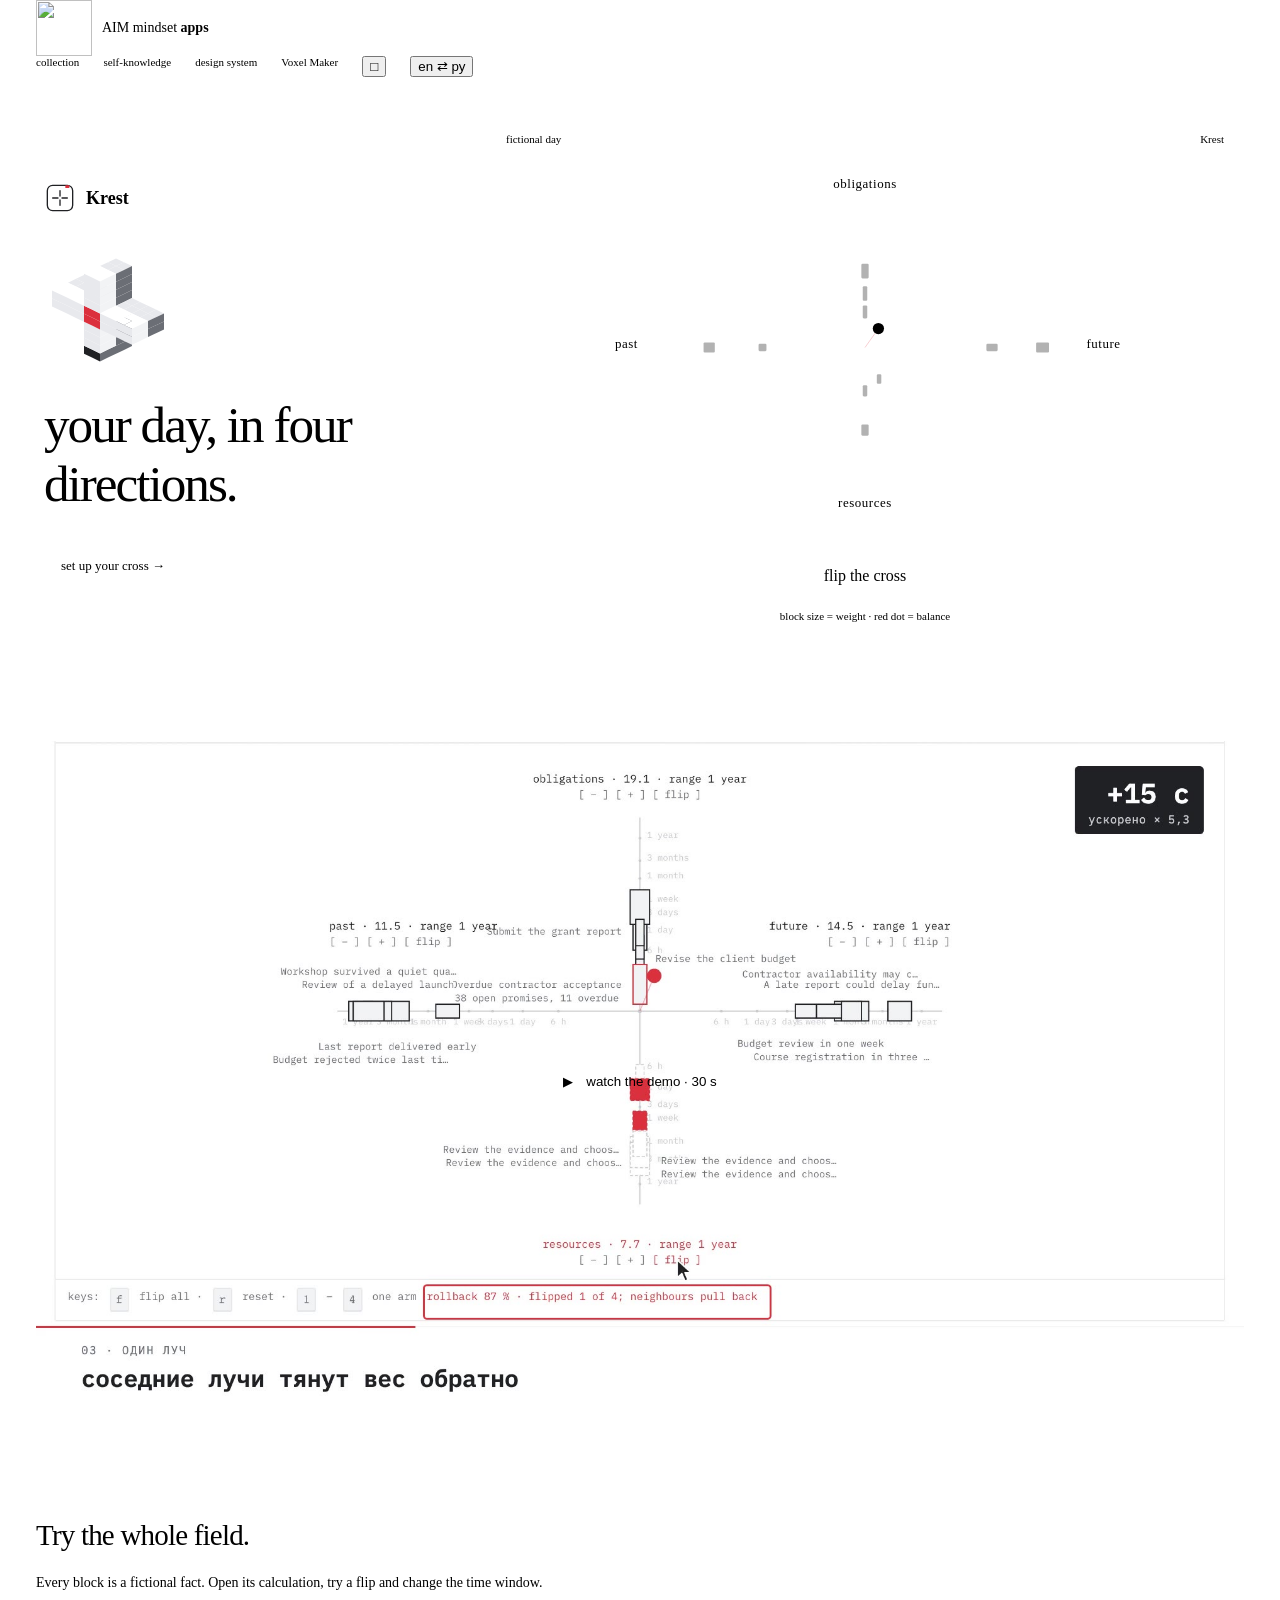
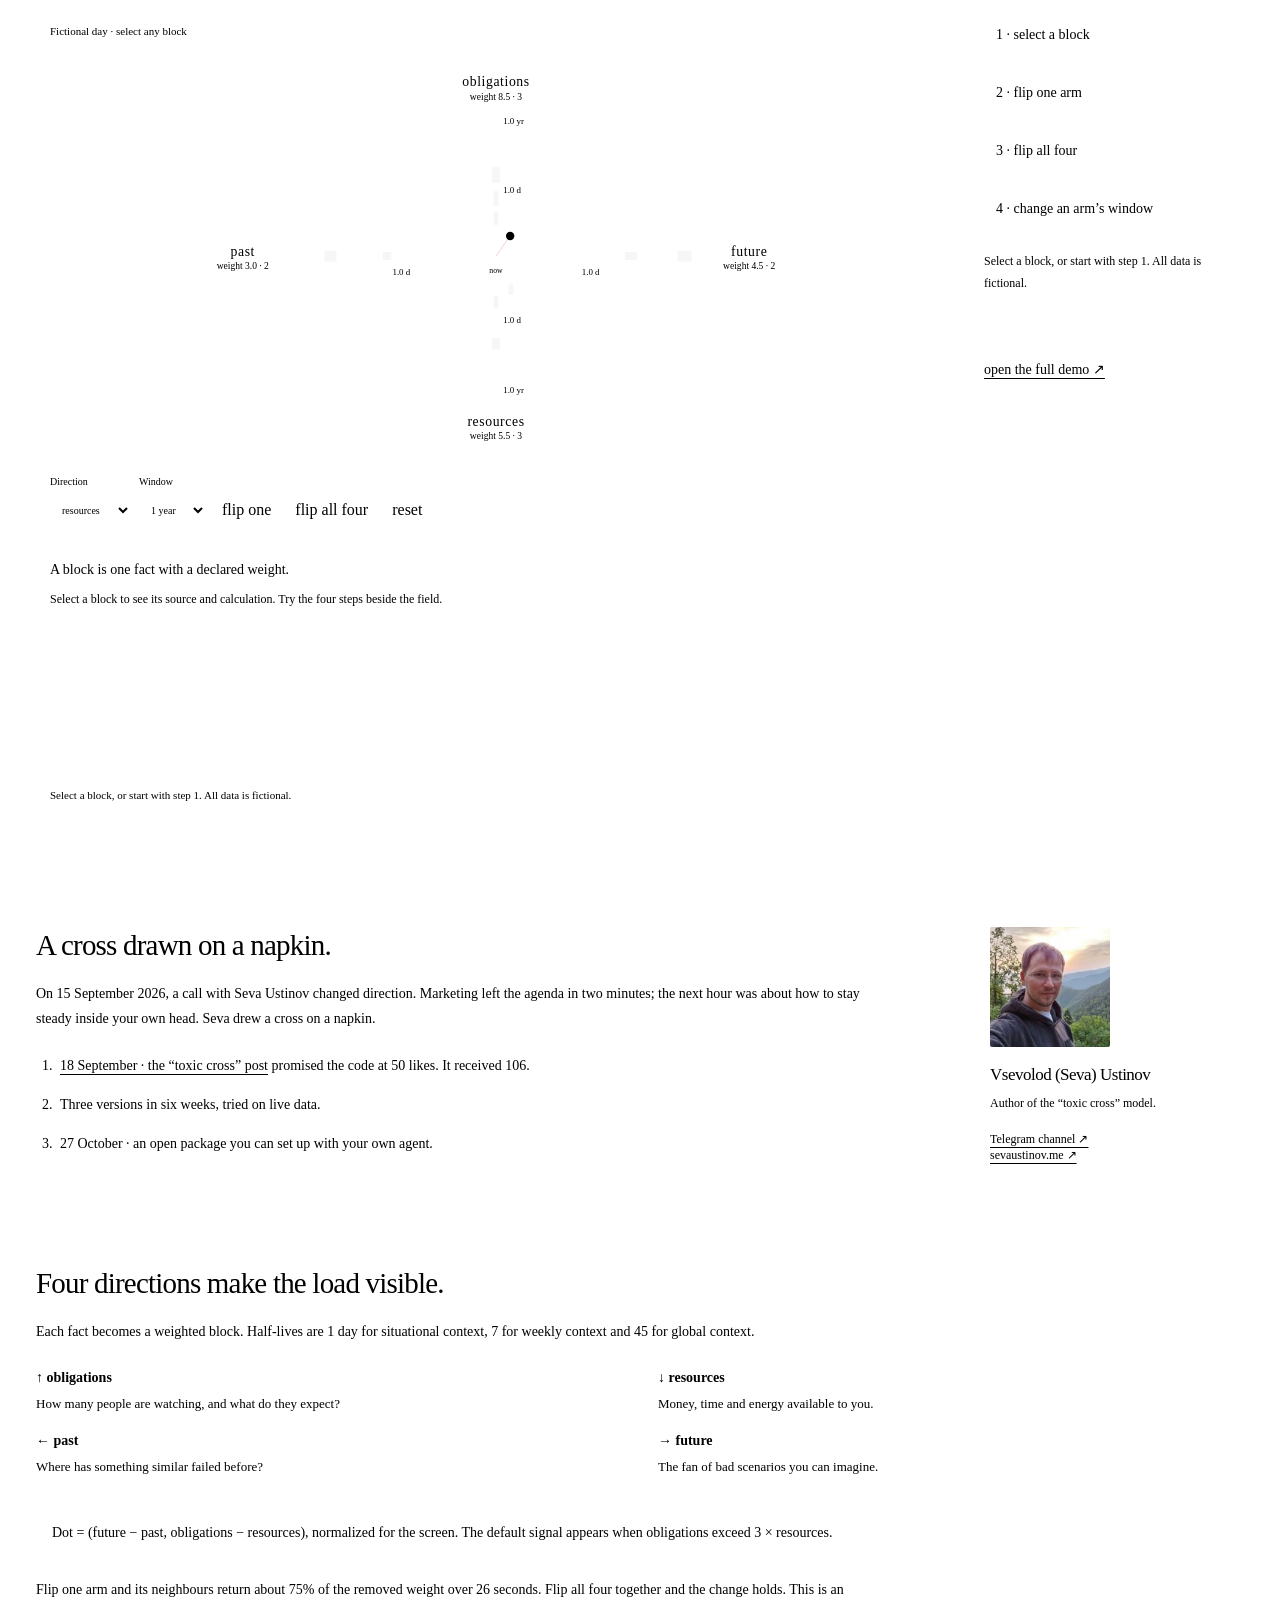
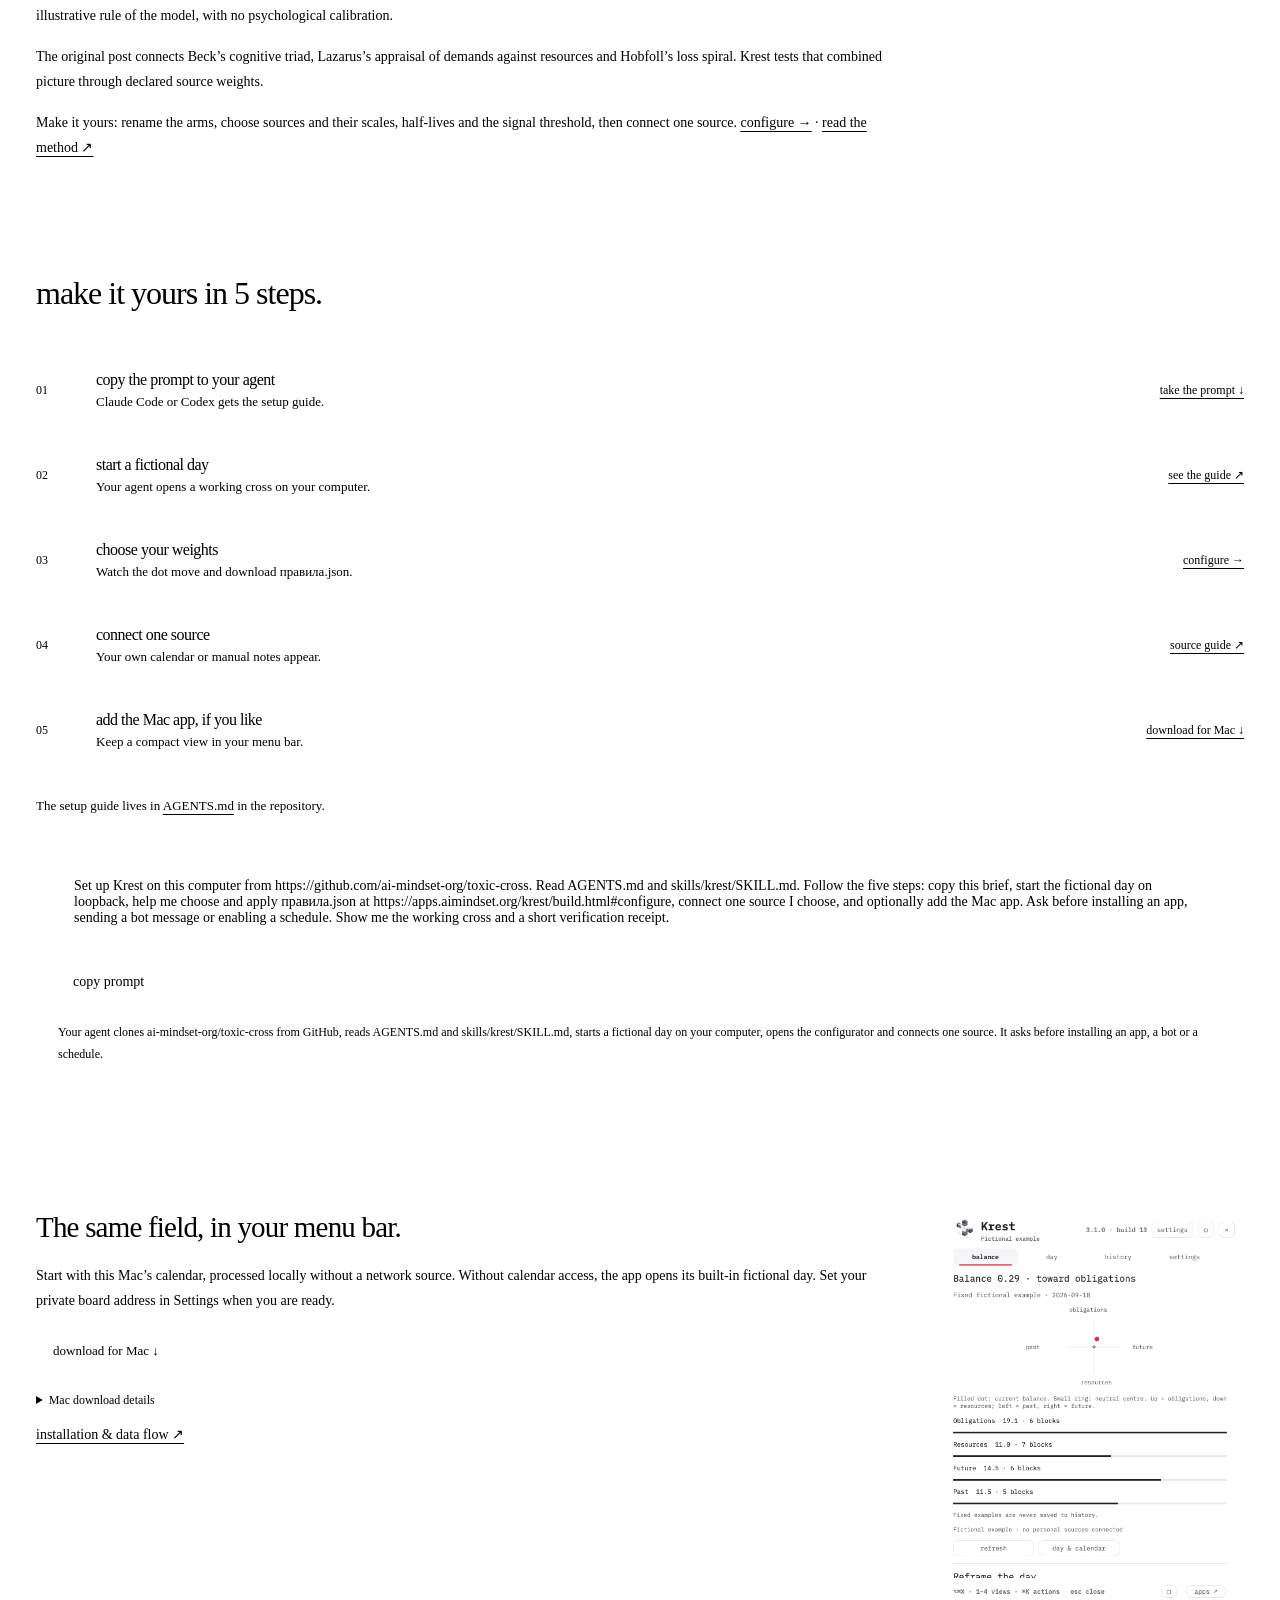
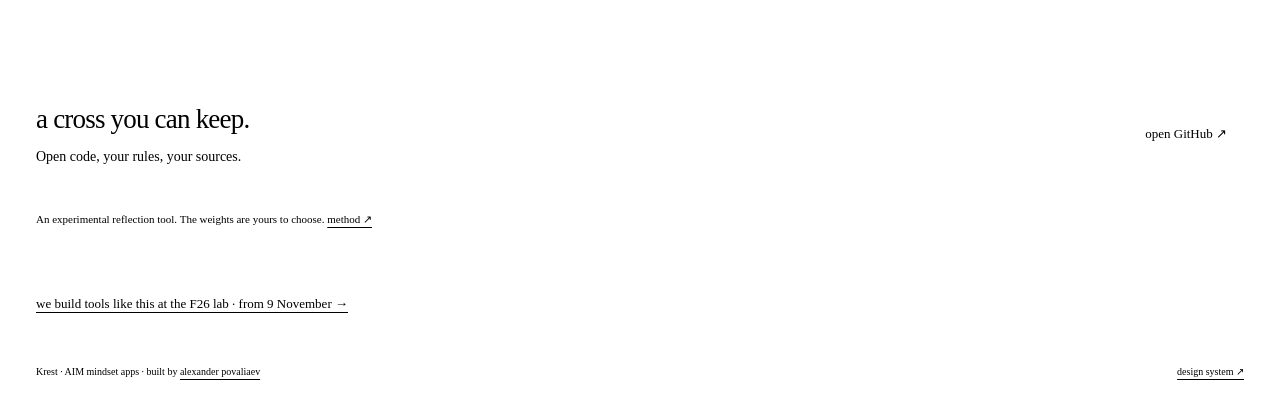
==== commit 2e52879a: "Add guided Krest field, model origin and visible setup prompt" ====
--- a/site/index.html
+++ b/site/index.html
@@ -1,12 +1,12 @@
 <!doctype html>
 <html lang="en" data-aim-profile="n1"><head>
 <meta charset="utf-8"><meta name="viewport" content="width=device-width,initial-scale=1">
-<title>AI Mindset · Krest – your day, in four directions</title><meta name="description" content="See obligations, resources, past and future in one cross. Try a fictional day, adjust the weights and set up your own private field with Claude Code or Codex. Optional Mac companion."><link rel="canonical" href="https://apps.aimindset.org/krest/"><meta property="og:site_name" content="AI Mindset"><meta property="og:title" content="AI Mindset · Krest – your day, in four directions"><meta property="og:description" content="See obligations, resources, past and future in one cross. Try a fictional day, adjust the weights and set up your own private field with Claude Code or Codex. Optional Mac companion."><meta property="og:url" content="https://apps.aimindset.org/krest/"><meta property="og:type" content="website"><meta property="og:image" content="https://apps.aimindset.org/krest/social-krest-v2-20261027.png?v=2"><meta property="og:image:type" content="image/png"><meta property="og:image:width" content="1200"><meta property="og:image:height" content="630"><meta property="og:image:alt" content="AI Mindset Krest: demo, Mac app, configurator and agent setup, with the authentic Krest voxel figure."><meta name="twitter:card" content="summary_large_image"><meta name="twitter:title" content="AI Mindset · Krest – your day, in four directions"><meta name="twitter:description" content="See obligations, resources, past and future in one cross. Try a fictional day, adjust the weights and set up your own private field with Claude Code or Codex. Optional Mac companion."><meta name="twitter:image" content="https://apps.aimindset.org/krest/social-krest-v2-20261027.png?v=2"><meta name="twitter:image:alt" content="AI Mindset Krest with the authentic Krest voxel figure."><link rel="icon" href="favicon.svg" type="image/svg+xml"><link rel="apple-touch-icon" href="apple-touch-icon.png"><link rel="stylesheet" href="../assets/aim-mini-apps.css"><link rel="stylesheet" href="assets/release-v2.css?v=package-20261027"><link rel="stylesheet" href="assets/package.css?v=20261027"><script defer src="../assets/aim-i18n.js"></script><script defer src="assets/package.js?v=20261027-v2"></script>
-<link rel="stylesheet" href="../self/methods.css"><script src="../assets/aim-theme.js?v=20261012-theme"></script><link data-apps-font rel="preload" as="font" type="font/woff2" crossorigin href="../assets/aim-plex-400.woff2"><link data-apps-font rel="preload" as="font" type="font/woff2" crossorigin href="../assets/aim-plex-500.woff2"><link data-apps-font rel="preload" as="font" type="font/woff2" crossorigin href="../assets/aim-plex-600.woff2"><script data-apps-embed>document.documentElement.setAttribute("data-apps-shell-js","");if(self!==top)document.documentElement.setAttribute("data-apps-embedded","");</script><link rel="stylesheet" href="../apps-navigation.css?v=20261027-shell"><script defer src="../apps-navigation.js?v=20261027-shell" data-apps-shell="shared"></script>
-<link rel="stylesheet" href="assets/landing-v2.css?v=20261027-v2"><meta property="og:locale" content="en_US"><meta property="og:locale:alternate" content="ru_RU"></head><body><div class="page">
+<title class="i18n" data-en="AI Mindset · Krest – toxic cross" data-ru="AI Mindset · Krest – токсичный крест">AI Mindset · Krest – toxic cross</title><meta name="description" content="Krest is an experimental tool based on Seva Ustinov’s toxic cross model that visualizes obligations, resources, past and future, lets you adjust source weights and helps you set up a private field with Claude Code or Codex." data-en-attr="content" data-ru-attr="content" data-en="Krest is an experimental tool based on Seva Ustinov’s toxic cross model that visualizes obligations, resources, past and future, lets you adjust source weights and helps you set up a private field with Claude Code or Codex." data-ru="Krest – экспериментальный инструмент по модели Севы Устинова «токсичный крест», который показывает обязательства, ресурсы, прошлое и будущее, позволяет настроить веса источников и развернуть личное поле с Claude Code или Codex."><link rel="canonical" href="https://apps.aimindset.org/krest/"><meta property="og:site_name" content="AI Mindset"><meta property="og:title" content="AI Mindset · Krest – toxic cross" data-en-attr="content" data-ru-attr="content" data-en="AI Mindset · Krest – toxic cross" data-ru="AI Mindset · Krest – токсичный крест"><meta property="og:description" content="Krest is an experimental tool based on Seva Ustinov’s toxic cross model that visualizes obligations, resources, past and future, lets you adjust source weights and helps you set up a private field with Claude Code or Codex." data-en-attr="content" data-ru-attr="content" data-en="Krest is an experimental tool based on Seva Ustinov’s toxic cross model that visualizes obligations, resources, past and future, lets you adjust source weights and helps you set up a private field with Claude Code or Codex." data-ru="Krest – экспериментальный инструмент по модели Севы Устинова «токсичный крест», который показывает обязательства, ресурсы, прошлое и будущее, позволяет настроить веса источников и развернуть личное поле с Claude Code или Codex."><meta property="og:url" content="https://apps.aimindset.org/krest/"><meta property="og:type" content="website"><meta property="og:image" content="https://apps.aimindset.org/krest/og-krest-en-20261027.png" data-en-attr="content" data-ru-attr="content" data-en="https://apps.aimindset.org/krest/og-krest-en-20261027.png" data-ru="https://apps.aimindset.org/krest/og-krest-ru-20261027.png"><meta property="og:image:type" content="image/png"><meta property="og:image:width" content="1200"><meta property="og:image:height" content="630"><meta property="og:image:alt" content="AI Mindset Krest: a voxel cross with obligations, resources, past and future, a model by Seva Ustinov, and the complete AIM mark." data-en-attr="content" data-ru-attr="content" data-en="AI Mindset Krest: a voxel cross with obligations, resources, past and future, a model by Seva Ustinov, and the complete AIM mark." data-ru="AI Mindset Krest: воксельный крест с обязательствами, ресурсами, прошлым и будущим, модель Севы Устинова и полный знак AIM."><meta name="twitter:card" content="summary_large_image"><meta name="twitter:title" content="AI Mindset · Krest – toxic cross" data-en-attr="content" data-ru-attr="content" data-en="AI Mindset · Krest – toxic cross" data-ru="AI Mindset · Krest – токсичный крест"><meta name="twitter:description" content="Krest is an experimental tool based on Seva Ustinov’s toxic cross model that visualizes obligations, resources, past and future, lets you adjust source weights and helps you set up a private field with Claude Code or Codex." data-en-attr="content" data-ru-attr="content" data-en="Krest is an experimental tool based on Seva Ustinov’s toxic cross model that visualizes obligations, resources, past and future, lets you adjust source weights and helps you set up a private field with Claude Code or Codex." data-ru="Krest – экспериментальный инструмент по модели Севы Устинова «токсичный крест», который показывает обязательства, ресурсы, прошлое и будущее, позволяет настроить веса источников и развернуть личное поле с Claude Code или Codex."><meta name="twitter:image" content="https://apps.aimindset.org/krest/og-krest-en-20261027.png" data-en-attr="content" data-ru-attr="content" data-en="https://apps.aimindset.org/krest/og-krest-en-20261027.png" data-ru="https://apps.aimindset.org/krest/og-krest-ru-20261027.png"><meta name="twitter:image:alt" content="AI Mindset Krest: a voxel cross with obligations, resources, past and future, a model by Seva Ustinov, and the complete AIM mark." data-en-attr="content" data-ru-attr="content" data-en="AI Mindset Krest: a voxel cross with obligations, resources, past and future, a model by Seva Ustinov, and the complete AIM mark." data-ru="AI Mindset Krest: воксельный крест с обязательствами, ресурсами, прошлым и будущим, модель Севы Устинова и полный знак AIM."><link rel="icon" href="favicon.svg" type="image/svg+xml"><link rel="apple-touch-icon" href="apple-touch-icon.png"><link rel="stylesheet" href="../assets/aim-mini-apps.css"><link rel="stylesheet" href="assets/release-v2.css?v=package-20261027"><link rel="stylesheet" href="assets/package.css?v=20261027"><script defer src="../assets/aim-i18n.js"></script><script defer src="assets/package.js?v=20261027-v3"></script>
+<link rel="stylesheet" href="../self/methods.css"><script src="../assets/aim-theme.js?v=20261012-theme"></script><link data-apps-font rel="preload" as="font" type="font/woff2" crossorigin href="../assets/aim-plex-400.woff2"><link data-apps-font rel="preload" as="font" type="font/woff2" crossorigin href="../assets/aim-plex-500.woff2"><link data-apps-font rel="preload" as="font" type="font/woff2" crossorigin href="../assets/aim-plex-600.woff2"><script data-apps-embed>document.documentElement.setAttribute("data-apps-shell-js","");if(self!==top)document.documentElement.setAttribute("data-apps-embedded","");</script><link rel="stylesheet" href="../apps-navigation.css?v=20261027-storefront-v2"><script defer src="../apps-navigation.js?v=20261027-storefront-v2" data-apps-shell="shared"></script>
+<link rel="stylesheet" href="assets/landing-v2.css?v=20261027-v2"><meta property="og:locale" content="en_US" data-en-attr="content" data-ru-attr="content" data-en="en_US" data-ru="ru_RU"><meta property="og:locale:alternate" content="ru_RU" data-en-attr="content" data-ru-attr="content" data-en="ru_RU" data-ru="en_US"><link rel="stylesheet" href="assets/landing-v3.css?v=20261027-v3"></head><body><div class="page">
 <header class="apps-top">
 <a class="brand" href="../" aria-label="AIM mindset apps home"><img class="apps-brand-voxel" src="../assets/voxel-family.svg" width="56" height="56" alt=""><span>AIM mindset <b>apps</b></span></a>
 <nav class="nav apps-nav" aria-label="site"><a href="../" ><span class="i18n " data-en="collection" data-ru="коллекция">collection</span></a><a href="../self/" ><span class="i18n " data-en="self-knowledge" data-ru="самопознание">self-knowledge</span></a><a href="../design-system.html" ><span class="i18n " data-en="design system" data-ru="дизайн-система">design system</span></a><a href="../voxel.html" >Voxel Maker</a><button type="button" class="apps-theme" data-aim-theme-toggle aria-pressed="false" title="white theme, click for black">□</button><button id="lang-toggle" type="button" aria-label="переключить на русский">en ⇄ ру</button></nav>
 </header>
-<main class="krest-landing"><section class="krest-entry" id="try"><div class="entry-copy"><div class="krest-wordmark"><img src="assets/krest-mark.svg" width="32" height="32" alt=""><span>Krest</span></div><img class="entry-character" src="assets/voxel-krest.svg" width="140" height="158" alt="Krest voxel cross"><h1 class="i18n " data-en="your day, in four directions." data-ru="твой день с четырёх сторон.">your day, in four directions.</h1><a class="krest-action" href="#install"><span class="i18n " data-en="set up your cross →" data-ru="развернуть свой крест →">set up your cross →</span></a></div><div class="entry-field"><iframe id="entry-cross" src="demo.html?embed=cross" title="Interactive Krest cross with fictional data" loading="eager" allow="clipboard-write"></iframe></div></section><section class="krest-film" id="film"><button class="film-cover" id="play-film" type="button" aria-controls="krest-film-video"><img src="assets/krest-demo-poster.jpg" alt="Krest demo, fictional cross"><span class="film-play"><span aria-hidden="true">▶</span><span class="i18n" data-en="watch the demo · 1 min" data-ru="посмотреть демо · 1 мин">watch the demo · 1 min</span></span></button><video id="krest-film-video" controls muted playsinline preload="none" hidden aria-label="Krest product demo"><source src="assets/krest-demo.mp4" type="video/mp4"></video></section><section class="krest-three"><article><h2 class="i18n " data-en="what you see" data-ru="что видишь">what you see</h2><p class="i18n " data-en="Commitments, resources, past experience and possible futures. The heavier a block, the more it pulls." data-ru="Обязательства, ресурсы, опыт прошлого и варианты будущего. Чем тяжелее блок, тем сильнее он тянет.">Commitments, resources, past experience and possible futures. The heavier a block, the more it pulls.</p></article><article><h2 class="i18n " data-en="how you make it yours" data-ru="как сделать своим">how you make it yours</h2><p class="i18n " data-en="Start with a fictional day. Choose your weights, then bring in one source." data-ru="Начни с вымышленного дня. Выбери веса и подключи один свой источник.">Start with a fictional day. Choose your weights, then bring in one source.</p></article><article><h2 class="i18n " data-en="where the idea comes from" data-ru="откуда идея">where the idea comes from</h2><p class="i18n " data-en="The “toxic cross” is Seva Ustinov’s idea, discussed on 15 September 2026. Krest tests it hands-on." data-ru="«Токсический крест» – идея Севы Устинова (Seva Ustinov), разговор 15.09.2026. Крест – попытка проверить её руками.">The “toxic cross” is Seva Ustinov’s idea, discussed on 15 September 2026. Krest tests it hands-on.</p></article></section><section class="krest-install" id="install"><h2 class="i18n " data-en="make it yours in 5 steps." data-ru="свой крест за 5 шагов.">make it yours in 5 steps.</h2><ol class="setup-steps"><li id="agent"><span class="step-number">01</span><div><h3 class="i18n " data-en="copy the prompt to your agent" data-ru="скопируй промпт агенту">copy the prompt to your agent</h3><p class="i18n " data-en="Claude Code or Codex gets the setup guide." data-ru="Claude Code или Codex получит гайд установки.">Claude Code or Codex gets the setup guide.</p></div><div class="step-action"><button id="copy-agent" type="button"><span class="i18n " data-en="copy prompt" data-ru="скопировать промпт">copy prompt</span></button></div></li><li id="start"><span class="step-number">02</span><div><h3 class="i18n " data-en="start a fictional day" data-ru="запусти вымышленный день">start a fictional day</h3><p class="i18n " data-en="Your agent opens a working cross on your computer." data-ru="Агент откроет работающий крест на твоём компьютере.">Your agent opens a working cross on your computer.</p></div><div class="step-action"><a href="https://github.com/ai-mindset-org/toxic-cross/blob/main/AGENTS.md#2-start-the-fictional-day"><span class="i18n " data-en="see the guide ↗" data-ru="посмотреть гайд ↗">see the guide ↗</span></a></div></li><li id="configure"><span class="step-number">03</span><div><h3 class="i18n " data-en="choose your weights" data-ru="выбери свои веса">choose your weights</h3><p class="i18n " data-en="Watch the dot move and download правила.json." data-ru="Шар двигается; на выходе – правила.json.">Watch the dot move and download правила.json.</p></div><div class="step-action"><a href="build.html#configure"><span class="i18n " data-en="configure →" data-ru="настроить →">configure →</span></a></div></li><li id="source"><span class="step-number">04</span><div><h3 class="i18n " data-en="connect one source" data-ru="подключи один источник">connect one source</h3><p class="i18n " data-en="Your own calendar or manual notes appear." data-ru="В поле появится свой календарь или ручные заметки.">Your own calendar or manual notes appear.</p></div><div class="step-action"><a href="https://github.com/ai-mindset-org/toxic-cross/blob/main/AGENTS.md#4-connect-one-source"><span class="i18n " data-en="source guide ↗" data-ru="гайд источника ↗">source guide ↗</span></a></div></li><li id="mac"><span class="step-number">05</span><div><h3 class="i18n " data-en="add the Mac app, if you like" data-ru="по желанию добавь Mac-приложение">add the Mac app, if you like</h3><p class="i18n " data-en="Keep a compact view in your menu bar." data-ru="Короткий взгляд на день – в строке меню.">Keep a compact view in your menu bar.</p></div><div class="step-action"><a href="https://github.com/ai-mindset-org/toxic-cross/releases/download/v3.1.0/Krest-3.1.0-arm64.zip"><span class="i18n " data-en="download for Mac ↓" data-ru="скачать для Mac ↓">download for Mac ↓</span></a></div></li></ol><p class="guide-origin"><span class="i18n " data-en="The setup guide lives in" data-ru="Гайд установки берётся из">The setup guide lives in</span> <a href="https://github.com/ai-mindset-org/toxic-cross/blob/main/AGENTS.md">AGENTS.md</a> <span class="i18n " data-en="in the repository." data-ru="в репозитории.">in the repository.</span></p><p id="copy-status" role="status"></p><details class="setup-detail"><summary><span class="i18n " data-en="view the prompt" data-ru="посмотреть промпт">view the prompt</span></summary><pre id="agent-prompt">Set up Krest on this computer from https://github.com/ai-mindset-org/toxic-cross. Read AGENTS.md and skills/krest/SKILL.md. Follow the five steps: copy this brief, start the fictional day on loopback, help me choose and apply правила.json at https://apps.aimindset.org/krest/build.html#configure, connect one source I choose, and optionally add the Mac app. Ask before installing an app, sending a bot message or enabling a schedule. Show me the working cross and a short verification receipt.</pre></details><details class="setup-detail"><summary><span class="i18n " data-en="Mac download details" data-ru="подробности Mac-версии">Mac download details</span></summary><p class="i18n " data-en="Apple silicon · macOS 13+ · 3.1.0 build 13. This developer preview is ad-hoc signed and not notarized. Gatekeeper may block a download." data-ru="Apple silicon · macOS 13+ · 3.1.0 build 13. Предварительная версия с ad-hoc подписью, без нотарификации. Gatekeeper может блокировать загрузку.">Apple silicon · macOS 13+ · 3.1.0 build 13. This developer preview is ad-hoc signed and not notarized. Gatekeeper may block a download.</p><a href="https://github.com/ai-mindset-org/toxic-cross/releases/tag/v3.1.0">release & SHA-256 ↗</a></details></section><section class="krest-code" id="github"><div><h2 class="i18n " data-en="a cross you can keep." data-ru="крест, который останется с тобой.">a cross you can keep.</h2><p class="i18n " data-en="Open code, your rules, your sources." data-ru="Открытый код, свои правила, свои источники.">Open code, your rules, your sources.</p></div><a class="krest-action" href="https://github.com/ai-mindset-org/toxic-cross"><span class="i18n " data-en="open GitHub ↗" data-ru="открыть GitHub ↗">open GitHub ↗</span></a></section><p class="model-note"><span class="i18n " data-en="An experimental reflection tool. The weights are yours to choose." data-ru="Экспериментальный инструмент для размышления. Веса выбираешь ты.">An experimental reflection tool. The weights are yours to choose.</span> <a href="https://github.com/ai-mindset-org/toxic-cross/blob/main/docs/METHOD.md"><span class="i18n " data-en="method ↗" data-ru="методика ↗">method ↗</span></a></p></main><footer><span>Krest · AIM mindset apps · built by <a href="https://github.com/aPoWall">alexander povaliaev</a></span><a href="../design-system.html">design system ↗</a></footer>
+<main class="krest-landing"><section class="krest-entry" id="try"><div class="entry-copy"><div class="krest-wordmark"><img src="assets/krest-mark.svg" width="32" height="32" alt=""><span>Krest</span></div><img class="entry-character" src="assets/voxel-krest.svg" width="140" height="158" alt="Krest voxel cross"><h1 class="i18n " data-en="your day, in four directions." data-ru="твой день с четырёх сторон.">your day, in four directions.</h1><a class="krest-action" href="#install"><span class="i18n " data-en="set up your cross →" data-ru="развернуть свой крест →">set up your cross →</span></a></div><div class="entry-field"><iframe id="entry-cross" src="demo.html?embed=cross" title="Interactive Krest cross with fictional data" loading="eager" allow="clipboard-write"></iframe></div></section><section class="krest-film" id="film"><button class="film-cover" id="play-film" type="button" aria-controls="krest-film-video"><img src="assets/krest-demo-poster.jpg" alt="Krest demo, fictional cross"><span class="film-play"><span aria-hidden="true">▶</span><span class="i18n" data-en="watch the demo · 30 s" data-ru="посмотреть демо · 30 с">watch the demo · 30 s</span></span></button><video id="krest-film-video" controls muted playsinline preload="none" hidden aria-label="Krest product demo"><source src="assets/krest-demo.mp4" type="video/mp4"></video></section><section class="v3-section" id="live"><h2><span class="i18n " data-en="Try the whole field." data-ru="Попробуй полное поле.">Try the whole field.</span></h2><p class="i18n " data-en="Every block is a fictional fact. Open its calculation, try a flip and change the time window." data-ru="Каждый блок – вымышленный факт. Открой его расчёт, попробуй переворот и смени окно времени.">Every block is a fictional fact. Open its calculation, try a flip and change the time window.</p><div class="tour-layout"><iframe id="live-demo" src="demo.html?embed=tour" title="Interactive fictional Krest field" loading="eager"></iframe><aside><ol class="tour-steps"><li><button type="button" data-tour-step="block" disabled><span class="i18n " data-en="1 · select a block" data-ru="1 · нажми блок">1 · select a block</span></button></li><li><button type="button" data-tour-step="one" disabled><span class="i18n " data-en="2 · flip one arm" data-ru="2 · переверни один луч">2 · flip one arm</span></button></li><li><button type="button" data-tour-step="all" disabled><span class="i18n " data-en="3 · flip all four" data-ru="3 · переверни все четыре">3 · flip all four</span></button></li><li><button type="button" data-tour-step="window" disabled><span class="i18n " data-en="4 · change an arm’s window" data-ru="4 · смени окно луча">4 · change an arm’s window</span></button></li></ol><p class="i18n tour-explanation" data-en="The field is loading." data-ru="Поле загружается.">The field is loading.</p><a href="demo.html#research"><span class="i18n " data-en="open the full demo ↗" data-ru="открыть демо отдельно ↗">open the full demo ↗</span></a></aside></div></section><section class="v3-section" id="origin"><div class="origin-layout"><div><h2><span class="i18n " data-en="A cross drawn on a napkin." data-ru="Крест на салфетке.">A cross drawn on a napkin.</span></h2><p class="i18n " data-en="On 15 September 2026, a call with Seva Ustinov changed direction. Marketing left the agenda in two minutes; the next hour was about how to stay steady inside your own head. Seva drew a cross on a napkin." data-ru="15 сентября 2026 созвон с Севой Устиновым сменил направление. Маркетинг сняли с повестки за две минуты; час говорили о том, как держаться в собственной голове. Сева нарисовал крест на салфетке.">On 15 September 2026, a call with Seva Ustinov changed direction. Marketing left the agenda in two minutes; the next hour was about how to stay steady inside your own head. Seva drew a cross on a napkin.</p><ol class="origin-dates"><li><a href="https://t.me/ai_mind_set/375"><span class="i18n " data-en="18 September · the “toxic cross” post" data-ru="18 сентября · пост «токсичный крест»">18 September · the “toxic cross” post</span></a><span class="i18n " data-en=" promised the code at 50 likes. It received 106." data-ru=" обещал код при 50 лайках. Набралось 106."> promised the code at 50 likes. It received 106.</span></li><li><span class="i18n " data-en="Three versions in six weeks, tried on live data." data-ru="Три версии за шесть недель на живых данных.">Three versions in six weeks, tried on live data.</span></li><li><span class="i18n " data-en="27 October · an open package you can set up with your own agent." data-ru="27 октября · открытый пакет, который можно развернуть со своим агентом.">27 October · an open package you can set up with your own agent.</span></li></ol></div><aside class="model-author"><img src="assets/seva-ustinov.jpg" width="160" height="160" loading="lazy" alt="Vsevolod (Seva) Ustinov"><h3><span class="i18n " data-en="Vsevolod (Seva) Ustinov" data-ru="Всеволод (Сева) Устинов">Vsevolod (Seva) Ustinov</span></h3><p class="i18n " data-en="Author of the “toxic cross” model." data-ru="Автор модели «токсичный крест».">Author of the “toxic cross” model.</p><a href="https://t.me/vsevolodustinovchannel"><span class="i18n " data-en="Telegram channel ↗" data-ru="канал в Telegram ↗">Telegram channel ↗</span></a><br><a href="https://sevaustinov.me">sevaustinov.me ↗</a></aside></div></section><section class="v3-section" id="method"><h2><span class="i18n " data-en="Four directions make the load visible." data-ru="Четыре луча делают нагрузку видимой.">Four directions make the load visible.</span></h2><p class="i18n " data-en="Each fact becomes a weighted block. Half-lives are 1 day for situational context, 7 for weekly context and 45 for global context." data-ru="Каждый факт становится блоком с весом и полураспадом: ситуативное – 1 день, недельное – 7, глобальное – 45.">Each fact becomes a weighted block. Half-lives are 1 day for situational context, 7 for weekly context and 45 for global context.</p><dl class="method-directions"><div><dt><span class="i18n " data-en="↑ obligations" data-ru="↑ обязательства">↑ obligations</span></dt><dd><span class="i18n " data-en="How many people are watching, and what do they expect?" data-ru="Сколько людей смотрит и чего ждёт?">How many people are watching, and what do they expect?</span></dd></div><div><dt><span class="i18n " data-en="↓ resources" data-ru="↓ ресурсы">↓ resources</span></dt><dd><span class="i18n " data-en="Money, time and energy available to you." data-ru="Деньги, время и силы, которые есть.">Money, time and energy available to you.</span></dd></div><div><dt><span class="i18n " data-en="← past" data-ru="← прошлое">← past</span></dt><dd><span class="i18n " data-en="Where has something similar failed before?" data-ru="Где похожее уже не получалось?">Where has something similar failed before?</span></dd></div><div><dt><span class="i18n " data-en="→ future" data-ru="→ будущее">→ future</span></dt><dd><span class="i18n " data-en="The fan of bad scenarios you can imagine." data-ru="Веер плохих сценариев, которые рисует голова.">The fan of bad scenarios you can imagine.</span></dd></div></dl><p class="i18n method-formula" data-en="Dot = (future − past, obligations − resources), normalized for the screen. The default signal appears when obligations exceed 3 × resources." data-ru="Шар = (будущее − прошлое, обязательства − ресурсы), с нормировкой для экрана. Сигнал по умолчанию – обязательства &gt; 3 × ресурсы.">Dot = (future − past, obligations − resources), normalized for the screen. The default signal appears when obligations exceed 3 × resources.</p><p class="i18n " data-en="Flip one arm and its neighbours return about 75% of the removed weight over 26 seconds. Flip all four together and the change holds. This is an illustrative rule of the model, with no psychological calibration." data-ru="Переверни один луч: соседи вернут около 75% снятого веса за 26 секунд. Переверни все четыре сразу: изменение держится. Это иллюстративное правило модели без психологической калибровки.">Flip one arm and its neighbours return about 75% of the removed weight over 26 seconds. Flip all four together and the change holds. This is an illustrative rule of the model, with no psychological calibration.</p><p class="i18n " data-en="The original post connects Beck’s cognitive triad, Lazarus’s appraisal of demands against resources and Hobfoll’s loss spiral. Krest tests that combined picture through declared source weights." data-ru="Исходный пост связывает когнитивную триаду Бека, оценку требований против ресурсов у Лазаруса и спираль потерь Хобфолла. Крест проверяет эту общую картинку через явно заданные веса источников.">The original post connects Beck’s cognitive triad, Lazarus’s appraisal of demands against resources and Hobfoll’s loss spiral. Krest tests that combined picture through declared source weights.</p><p><span class="i18n " data-en="Make it yours: rename the arms, choose sources and their scales, half-lives and the signal threshold, then connect one source." data-ru="Сделай своим: переименуй лучи, выбери источники и их масштаб, полураспады и порог сигнала, затем подключи один источник.">Make it yours: rename the arms, choose sources and their scales, half-lives and the signal threshold, then connect one source.</span> <a href="build.html#configure"><span class="i18n " data-en="configure →" data-ru="настроить →">configure →</span></a> · <a href="https://github.com/ai-mindset-org/toxic-cross/blob/main/docs/METHOD.md"><span class="i18n " data-en="read the method ↗" data-ru="прочитать методику ↗">read the method ↗</span></a></p></section><section class="krest-install" id="install"><h2 class="i18n " data-en="make it yours in 5 steps." data-ru="свой крест за 5 шагов.">make it yours in 5 steps.</h2><ol class="setup-steps"><li id="agent"><span class="step-number">01</span><div><h3 class="i18n " data-en="copy the prompt to your agent" data-ru="скопируй промпт агенту">copy the prompt to your agent</h3><p class="i18n " data-en="Claude Code or Codex gets the setup guide." data-ru="Claude Code или Codex получит гайд установки.">Claude Code or Codex gets the setup guide.</p></div><div class="step-action"><a href="#agent-prompt"><span class="i18n " data-en="take the prompt ↓" data-ru="взять промпт ↓">take the prompt ↓</span></a></div></li><li id="start"><span class="step-number">02</span><div><h3 class="i18n " data-en="start a fictional day" data-ru="запусти вымышленный день">start a fictional day</h3><p class="i18n " data-en="Your agent opens a working cross on your computer." data-ru="Агент откроет работающий крест на твоём компьютере.">Your agent opens a working cross on your computer.</p></div><div class="step-action"><a href="https://github.com/ai-mindset-org/toxic-cross/blob/main/AGENTS.md#2-start-the-fictional-day"><span class="i18n " data-en="see the guide ↗" data-ru="посмотреть гайд ↗">see the guide ↗</span></a></div></li><li id="configure"><span class="step-number">03</span><div><h3 class="i18n " data-en="choose your weights" data-ru="выбери свои веса">choose your weights</h3><p class="i18n " data-en="Watch the dot move and download правила.json." data-ru="Шар двигается; на выходе – правила.json.">Watch the dot move and download правила.json.</p></div><div class="step-action"><a href="build.html#configure"><span class="i18n " data-en="configure →" data-ru="настроить →">configure →</span></a></div></li><li id="source"><span class="step-number">04</span><div><h3 class="i18n " data-en="connect one source" data-ru="подключи один источник">connect one source</h3><p class="i18n " data-en="Your own calendar or manual notes appear." data-ru="В поле появится свой календарь или ручные заметки.">Your own calendar or manual notes appear.</p></div><div class="step-action"><a href="https://github.com/ai-mindset-org/toxic-cross/blob/main/AGENTS.md#4-connect-one-source"><span class="i18n " data-en="source guide ↗" data-ru="гайд источника ↗">source guide ↗</span></a></div></li><li id="mac-step"><span class="step-number">05</span><div><h3 class="i18n " data-en="add the Mac app, if you like" data-ru="по желанию добавь Mac-приложение">add the Mac app, if you like</h3><p class="i18n " data-en="Keep a compact view in your menu bar." data-ru="Короткий взгляд на день – в строке меню.">Keep a compact view in your menu bar.</p></div><div class="step-action"><a href="https://github.com/ai-mindset-org/toxic-cross/releases/download/v3.1.0/Krest-3.1.0-arm64.zip"><span class="i18n " data-en="download for Mac ↓" data-ru="скачать для Mac ↓">download for Mac ↓</span></a></div></li></ol><p class="guide-origin"><span class="i18n " data-en="The setup guide lives in" data-ru="Гайд установки берётся из">The setup guide lives in</span> <a href="https://github.com/ai-mindset-org/toxic-cross/blob/main/AGENTS.md">AGENTS.md</a> <span class="i18n " data-en="in the repository." data-ru="в репозитории.">in the repository.</span></p><div class="prompt-card"><pre id="agent-prompt">Set up Krest on this computer from https://github.com/ai-mindset-org/toxic-cross. Read AGENTS.md and skills/krest/SKILL.md. Follow the five steps: copy this brief, start the fictional day on loopback, help me choose and apply правила.json at https://apps.aimindset.org/krest/build.html#configure, connect one source I choose, and optionally add the Mac app. Ask before installing an app, sending a bot message or enabling a schedule. Show me the working cross and a short verification receipt.</pre><button id="copy-agent" type="button"><span class="i18n " data-en="copy prompt" data-ru="скопировать промпт">copy prompt</span></button><p id="copy-status" role="status"></p><p class="i18n " data-en="Your agent clones ai-mindset-org/toxic-cross from GitHub, reads AGENTS.md and skills/krest/SKILL.md, starts a fictional day on your computer, opens the configurator and connects one source. It asks before installing an app, a bot or a schedule." data-ru="Агент клонирует ai-mindset-org/toxic-cross с GitHub, читает AGENTS.md и skills/krest/SKILL.md, поднимает вымышленный день на твоём компьютере, ведёт в конфигуратор и подключает один источник. Перед установкой приложения, бота или расписания спрашивает.">Your agent clones ai-mindset-org/toxic-cross from GitHub, reads AGENTS.md and skills/krest/SKILL.md, starts a fictional day on your computer, opens the configurator and connects one source. It asks before installing an app, a bot or a schedule.</p></div></section><section class="v3-section" id="mac"><div class="mac-layout"><div><h2><span class="i18n " data-en="The same field, in your menu bar." data-ru="Тот же крест – в строке меню.">The same field, in your menu bar.</span></h2><p class="i18n " data-en="Start with this Mac’s calendar, processed locally without a network source. Without calendar access, the app opens its built-in fictional day. Set your private board address in Settings when you are ready." data-ru="Начни с календаря этого мака: расчёт идёт локально, без сетевого источника. Без доступа к календарю приложение откроет встроенный вымышленный день. Адрес своего борта задай в Settings, когда будешь готов.">Start with this Mac’s calendar, processed locally without a network source. Without calendar access, the app opens its built-in fictional day. Set your private board address in Settings when you are ready.</p><a class="krest-action" href="https://github.com/ai-mindset-org/toxic-cross/releases/download/v3.1.0/Krest-3.1.0-arm64.zip"><span class="i18n " data-en="download for Mac ↓" data-ru="скачать для Mac ↓">download for Mac ↓</span></a><details class="setup-detail"><summary><span class="i18n " data-en="Mac download details" data-ru="подробности Mac-версии">Mac download details</span></summary><p class="i18n " data-en="Apple silicon · macOS 13+ · 3.1.0 build 13. This developer preview is ad-hoc signed and not notarized. Gatekeeper may block a download." data-ru="Apple silicon · macOS 13+ · 3.1.0 build 13. Предварительная версия с ad-hoc подписью, без нотарификации. Gatekeeper может блокировать загрузку.">Apple silicon · macOS 13+ · 3.1.0 build 13. This developer preview is ad-hoc signed and not notarized. Gatekeeper may block a download.</p><a href="https://github.com/ai-mindset-org/toxic-cross/releases/tag/v3.1.0">release & SHA-256 ↗</a></details><p><a href="https://github.com/ai-mindset-org/toxic-cross/blob/main/native/README.md"><span class="i18n " data-en="installation &amp; data flow ↗" data-ru="установка и данные ↗">installation &amp; data flow ↗</span></a></p></div><img src="assets/mac-balance.png" width="455" height="720" loading="lazy" alt="Krest Mac panel with fictional data"></div></section><section class="krest-code" id="github"><div><h2 class="i18n " data-en="a cross you can keep." data-ru="крест, который останется с тобой.">a cross you can keep.</h2><p class="i18n " data-en="Open code, your rules, your sources." data-ru="Открытый код, свои правила, свои источники.">Open code, your rules, your sources.</p></div><a class="krest-action" href="https://github.com/ai-mindset-org/toxic-cross"><span class="i18n " data-en="open GitHub ↗" data-ru="открыть GitHub ↗">open GitHub ↗</span></a></section><p class="model-note"><span class="i18n " data-en="An experimental reflection tool. The weights are yours to choose." data-ru="Экспериментальный инструмент для размышления. Веса выбираешь ты.">An experimental reflection tool. The weights are yours to choose.</span> <a href="https://github.com/ai-mindset-org/toxic-cross/blob/main/docs/METHOD.md"><span class="i18n " data-en="method ↗" data-ru="методика ↗">method ↗</span></a></p><p class="krest-f26"><a href="https://f26.aimindset.org/?utm_source=apps&amp;utm_medium=landing&amp;utm_campaign=f26&amp;utm_content=krest"><span class="i18n " data-en="we build tools like this at the F26 lab · from 9 November →" data-ru="такие инструменты собираем на лабе F26 · с 9 ноября →">we build tools like this at the F26 lab · from 9 November →</span></a></p></main><footer><span>Krest · AIM mindset apps · built by <a href="https://github.com/aPoWall">alexander povaliaev</a></span><a href="../design-system.html">design system ↗</a></footer>
 </div></body></html>
--- a/site/assets/landing-v3.css
+++ b/site/assets/landing-v3.css
@@ -0,0 +1,31 @@
+/* Extend the accepted v2 mono/voxel layout. */
+.krest-landing .v3-section{border-top:1px solid var(--line);padding:48px 0}
+.v3-section h2{font-size:29px;line-height:1.3;font-weight:500;letter-spacing:-.8px;margin:0 0 16px}
+.v3-section p{font-size:14px;line-height:1.8;margin:0 0 16px;max-width:850px}
+.tour-layout{display:grid;grid-template-columns:minmax(0,1fr) 260px;gap:28px;align-items:start}
+#live-demo{display:block;width:100%;height:820px;border:1px solid var(--line);border-radius:2px;background:var(--bg)}
+.tour-steps{display:grid;gap:10px;padding:0;list-style:none;margin:0}
+.tour-steps button{width:100%;text-align:left;min-height:48px;padding:13px 12px;font:13px/1.5 var(--aim-p-font),monospace;border:1px solid var(--line);border-radius:2px;background:var(--bg);color:var(--ink);cursor:pointer}
+.tour-steps button[aria-current=step]{border-color:var(--signal);background:var(--wash)}
+.tour-explanation{font-size:12px!important;min-height:92px;margin:18px 0!important;color:var(--muted)}
+.origin-layout{display:grid;grid-template-columns:minmax(0,1fr) 280px;gap:42px}
+.origin-dates{margin:22px 0 0;padding-left:20px;font-size:14px;line-height:1.9}.origin-dates li{padding:0 0 12px 4px}
+.model-author{border-left:1px solid var(--line);padding-left:26px}.model-author img{display:block;width:120px;height:120px;border-radius:2px;margin-bottom:18px}.model-author h3{font-weight:500;font-size:17px;margin:0 0 8px}.model-author p,.model-author a{font-size:12px}
+.method-directions{display:grid;grid-template-columns:repeat(2,minmax(0,1fr));gap:18px 36px;margin:26px 0}.method-directions dt{font-size:14px;font-weight:600;margin-bottom:7px}.method-directions dd{font-size:13px;line-height:1.7;color:var(--muted);margin:0}
+.method-formula{padding:16px;border-left:2px solid var(--signal);background:var(--wash);font:13px/1.8 var(--aim-p-font),monospace;white-space:normal}
+.prompt-card{margin:26px 0;padding:22px;border:1px solid var(--line);border-radius:2px}.prompt-card pre{white-space:pre-wrap;overflow-wrap:anywhere;font:12px/1.8 var(--aim-p-font),monospace;margin:0 0 18px}.prompt-card button{font:13px var(--aim-p-font),monospace;background:var(--bg);color:var(--ink);border:1px solid var(--ink);padding:11px 15px;cursor:pointer;min-height:44px}.prompt-card p{font-size:12px;line-height:1.8;color:var(--muted);margin:18px 0 0}
+.mac-layout{display:grid;grid-template-columns:minmax(0,1fr) 300px;gap:48px;align-items:start}.mac-layout img{max-width:100%;width:300px;height:auto;border:1px solid var(--line);border-radius:2px}.mac-layout .setup-detail{font-size:12px;margin-top:20px}.krest-f26{border-top:1px solid var(--line);padding:26px 0;margin:0;font-size:13px;line-height:1.8}
+html[data-krest-tour]{--signal:var(--aim-s-selection);--line:var(--aim-s-divider);--bg:var(--aim-s-canvas);--ink:var(--aim-s-text);--muted:var(--aim-s-text-secondary)}
+html[data-krest-tour] body{margin:0;background:var(--bg);color:var(--ink);font:12px/1.6 var(--aim-p-font),monospace}
+html[data-krest-tour] #krest-workspace{margin:0;max-width:none}
+.tour-shell{padding:14px;box-sizing:border-box;max-width:100%;overflow:hidden}.tour-caption{font-size:11px;margin:0 0 4px;color:var(--muted)}
+.tour-shell .cross-stage{border:0;padding:0;background:transparent;margin:0;box-shadow:none}.tour-shell .research-cross{width:100%;height:430px;min-height:0;max-height:none;overflow:visible}.tour-shell .source-key,.tour-shell .source-colour-legend,.tour-shell .cross-reading,.tour-shell .source-legend{display:none}.tour-shell .cross-arm-label{display:block;font-size:23px}.tour-shell .cross-arm-sum{font-size:16px}.tour-shell .cross-axes text{font-size:15px}.tour-shell .observed-dot{fill:var(--signal)}
+.tour-shell .research-block{cursor:pointer}.tour-shell .research-block .tour-hit{fill:transparent!important;stroke:none!important;pointer-events:all}.tour-shell .tour-selected rect:not(.tour-hit){stroke:var(--signal);stroke-width:4}.tour-shell .tour-arm-active rect:not(.tour-hit){fill:var(--signal)}.tour-shell .recoil-pull{fill:none;stroke:var(--signal);stroke-width:1.5;stroke-dasharray:5 7;opacity:.45;pointer-events:none}
+.tour-tools{display:flex;align-items:end;flex-wrap:wrap;gap:8px;margin:5px 0 14px}.tour-tools label{display:grid;gap:3px;font-size:10px;color:var(--muted)}.tour-tools button,.tour-tools select{font:11px var(--aim-p-font),monospace;min-height:40px;max-width:100%;padding:8px;border:1px solid var(--line);border-radius:2px;color:var(--ink);background:var(--bg);cursor:pointer}.tour-tools button:focus-visible,.tour-tools select:focus-visible{outline:2px solid var(--signal);outline-offset:2px}
+.tour-card{height:230px;overflow:auto;border-top:1px solid var(--line);padding-top:15px;box-sizing:border-box}.tour-card h3{font-size:14px;font-weight:500;line-height:1.6;margin:0 0 8px}.tour-card p{font-size:12px;line-height:1.7;margin:0 0 10px}.tour-card dl{display:grid;grid-template-columns:1fr 1.7fr;gap:5px 12px;font-size:12px;margin:0}.tour-card dt{color:var(--muted)}.tour-card dd{margin:0;overflow-wrap:anywhere}.tour-result{font-size:11px;line-height:1.7;margin:12px 0 0;min-height:38px;color:var(--muted)}
+@media(max-width:800px){.tour-layout,.origin-layout,.mac-layout{grid-template-columns:1fr;gap:24px}.tour-steps{grid-template-columns:repeat(2,minmax(0,1fr))}.tour-steps button{font-size:12px;height:100%}.tour-explanation{min-height:64px}.model-author{border-left:0;border-top:1px solid var(--line);padding:24px 0 0}.model-author img{float:left;width:88px;height:88px;margin:0 18px 10px 0}.model-author:after{content:"";display:block;clear:both}.mac-layout img{width:260px}.method-directions{gap:20px}.v3-section h2{font-size:25px}.krest-landing .v3-section{padding:36px 0}}
+@media(max-width:600px){#live-demo{height:820px}.tour-shell .research-cross{height:300px}.tour-shell .cross-arm-label{font-size:40px}.tour-shell .cross-arm-sum{font-size:21px}.tour-shell .cross-axes text{font-size:22px}.tour-tools button{flex:1;white-space:normal}.tour-tools label{flex:1 0 40%}.tour-card{height:300px}.tour-card dl{grid-template-columns:1fr;gap:2px}.tour-card dd{margin-bottom:6px}.method-directions{grid-template-columns:1fr}.prompt-card{padding:16px}.prompt-card pre{font-size:11px}.tour-result{font-size:10px}}
+
+@media(max-width:800px){.tour-layout>aside{grid-row:1}.tour-layout>#live-demo{grid-row:2}}
+
+.tour-shell .cross-axes text[text-anchor="middle"]{transform:translateY(44px)}
